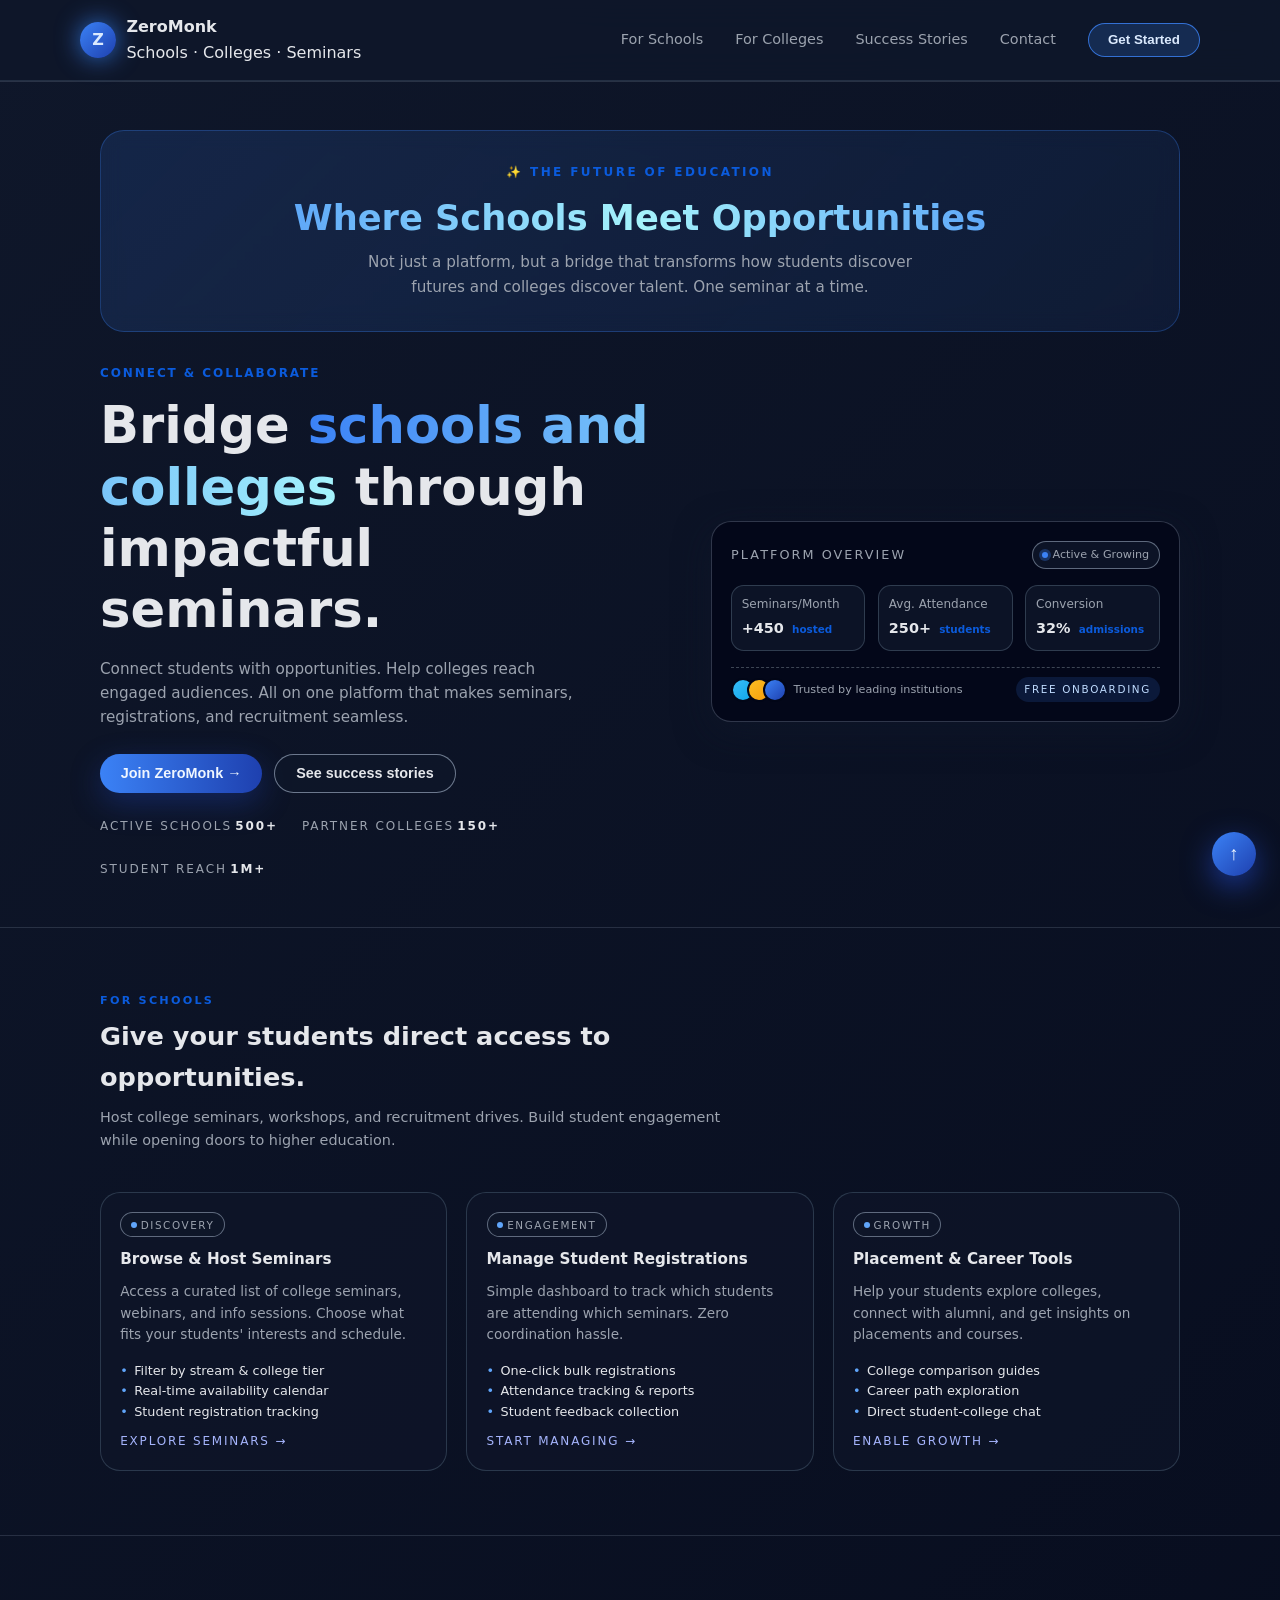
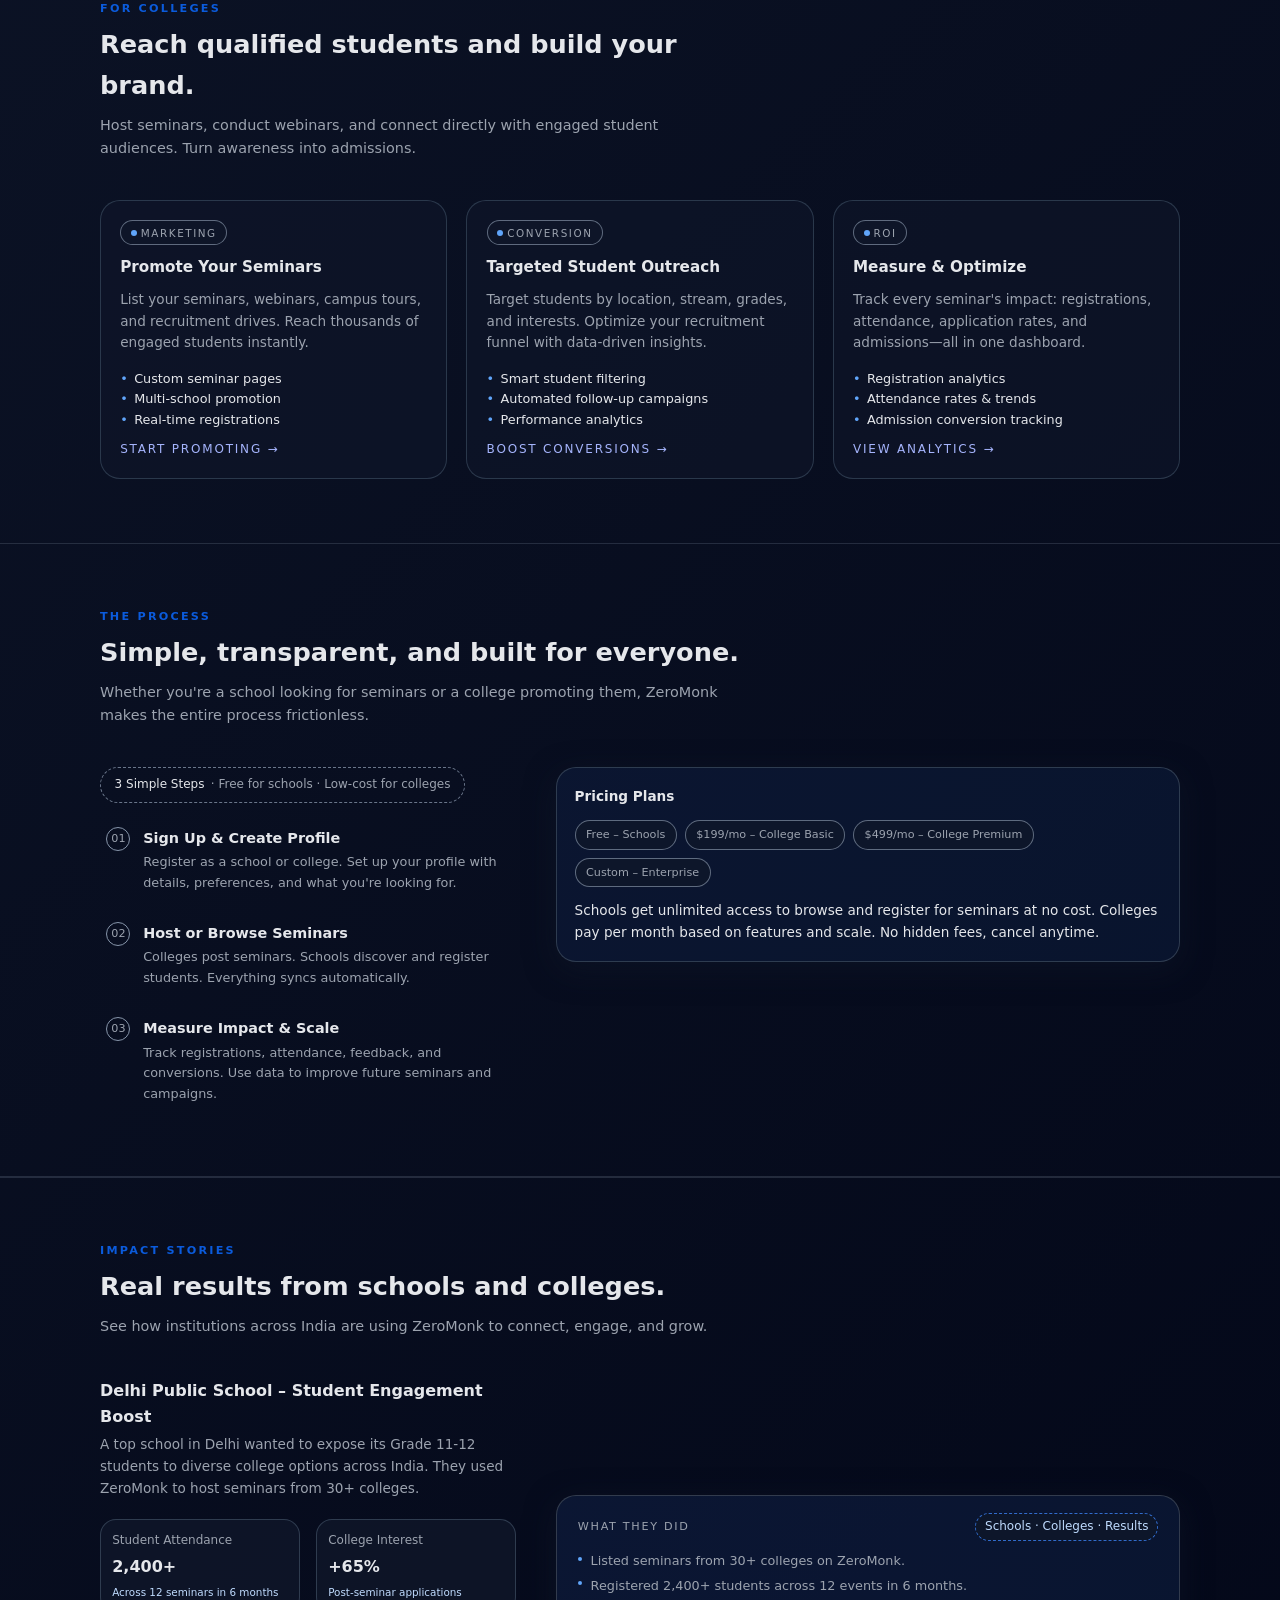
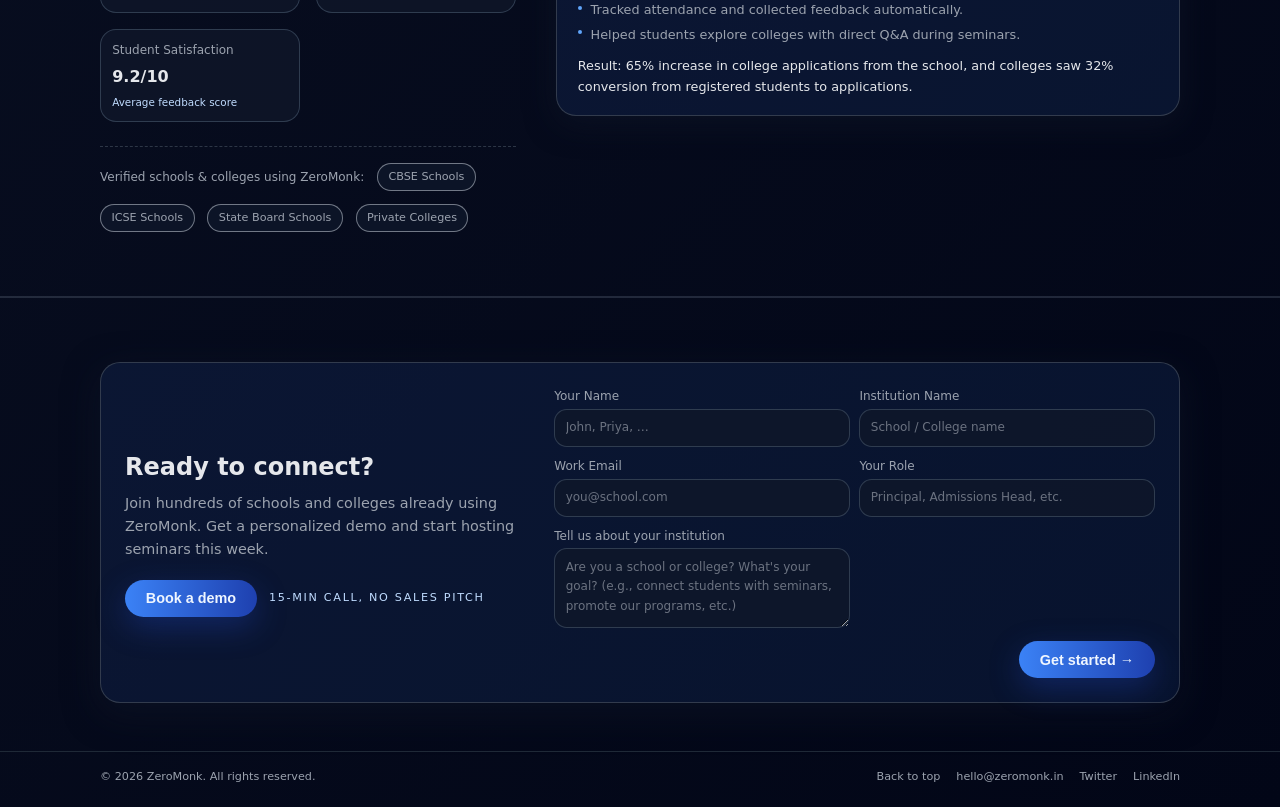
==== index.html @ 4119489c "Rename index (1).html to index.html" ====
<!DOCTYPE html>
<html lang="en">
<head>
  <meta charset="UTF-8" />
  <meta name="viewport" content="width=device-width, initial-scale=1.0" />
  <title>ZeroMonk – Connect Schools & Colleges</title>
  <style>
    :root {
      --accent: #0b5bdc;
      --text-main: #e5e7eb;
      --text-muted: #9ca3af;
    }
    *{margin:0;padding:0;box-sizing:border-box}
    body{font-family:system-ui,-apple-system,BlinkMacSystemFont,"Segoe UI",sans-serif;background:linear-gradient(135deg,#0f172a 0%,#020617 100%);color:var(--text-main);line-height:1.6;-webkit-font-smoothing:antialiased}
    a{text-decoration:none;color:inherit}
    img{max-width:100%;display:block}
    .page{min-height:100vh;display:flex;flex-direction:column}
    .container{width:100%;max-width:1120px;margin:0 auto;padding:0 1.25rem}
    section{padding:4rem 0}
    header{position:sticky;top:0;z-index:40;backdrop-filter:blur(16px);background:rgba(15,23,42,0.92);border-bottom:1px solid rgba(51,65,85,0.6)}
    .nav{display:flex;align-items:center;justify-content:space-between;padding:0.9rem 0}
    .nav-left{display:flex;align-items:center;gap:0.65rem}
    .logo{width:36px;height:36px;border-radius:50%;background:linear-gradient(135deg,#3b82f6,#1e40af);display:flex;align-items:center;justify-content:center;box-shadow:0 0 24px rgba(59,130,246,0.8);font-weight:700;color:#dbeafe}
    .brand-text span{font-size:0.95rem;font-weight:600;letter-spacing:0.04em}
    .brand-text span:last-child{font-size:0.65rem;text-transform:uppercase;letter-spacing:0.16em;color:var(--text-muted)}
    .nav-links{display:flex;align-items:center;gap:2rem;font-size:0.9rem}
    .nav-links a{color:var(--text-muted);position:relative;transition:color 0.2s}
    .nav-links a::after{content:"";position:absolute;bottom:-4px;left:0;width:0;height:2px;background:var(--accent);transition:width 0.2s}
    .nav-links a:hover{color:#f9fafb}
    .nav-links a:hover::after{width:100%}
    .nav-cta{padding:0.55rem 1.2rem;border-radius:999px;border:1px solid rgba(59,130,246,0.8);background:rgba(59,130,246,0.2);color:#dbeafe;cursor:pointer;transition:all 0.2s;font-weight:600}
    .nav-cta:hover{background:rgba(59,130,246,0.4);transform:translateY(-2px)}
    .nav-toggle{display:none;width:38px;height:38px;border-radius:50%;border:1px solid rgba(148,163,184,0.6);background:rgba(15,23,42,0.9);cursor:pointer;flex-direction:column;justify-content:center;align-items:center}
    .nav-toggle span{width:18px;height:2px;background:#f9fafb;margin:3px 0}
    .hero{padding-top:3rem;padding-bottom:3rem}
    .hero-grid{display:grid;grid-template-columns:1.2fr 1fr;gap:3rem;align-items:center}
    .hero-eyebrow{font-size:0.75rem;text-transform:uppercase;letter-spacing:0.16em;color:var(--accent);margin-bottom:0.75rem;font-weight:600}
    .hero-title{font-size:clamp(2.2rem,5vw,3.2rem);font-weight:700;margin-bottom:1rem;line-height:1.2}
    .hero-title span{background:linear-gradient(to right,#3b82f6,#a5f3fc);-webkit-background-clip:text;background-clip:text;color:transparent}
    .hero-subtitle{font-size:0.95rem;color:var(--text-muted);max-width:30rem;margin-bottom:1.5rem}
    .hero-actions{display:flex;gap:0.75rem;flex-wrap:wrap;margin-bottom:1.5rem}
    .btn-primary,.btn-ghost{border-radius:999px;border:none;font-size:0.9rem;padding:0.65rem 1.3rem;cursor:pointer;transition:all 0.2s;font-weight:600}
    .btn-primary{background:linear-gradient(to right,#3b82f6,#1e40af);color:#eff6ff;box-shadow:0 10px 30px rgba(30,64,175,0.4)}
    .btn-primary:hover{transform:translateY(-2px);box-shadow:0 15px 40px rgba(30,64,175,0.6)}
    .btn-ghost{background:rgba(15,23,42,0.7);border:1px solid rgba(148,163,184,0.7);color:var(--text-main)}
    .btn-ghost:hover{background:rgba(15,23,42,0.95);transform:translateY(-2px)}
    .hero-meta{display:flex;gap:1.5rem;flex-wrap:wrap;font-size:0.75rem;text-transform:uppercase;letter-spacing:0.16em;color:var(--text-muted)}
    .hero-meta strong{color:#e5e7eb;margin-left:0.2rem}
    .hero-card{border-radius:1.25rem;background:rgba(2,6,23,0.8);border:1px solid rgba(148,163,184,0.3);padding:1.2rem;box-shadow:0 10px 35px rgba(15,23,42,0.6)}
    .card-header{display:flex;justify-content:space-between;align-items:center;margin-bottom:1rem}
    .card-title{font-size:0.8rem;text-transform:uppercase;letter-spacing:0.16em;color:var(--text-muted)}
    .chip{font-size:0.7rem;padding:0.25rem 0.6rem;border-radius:999px;background:rgba(15,23,42,0.8);border:1px solid rgba(148,163,184,0.6);display:inline-flex;gap:0.25rem;align-items:center;color:var(--text-muted)}
    .dot{width:6px;height:6px;border-radius:50%;background:#3b82f6;box-shadow:0 0 0 3px rgba(59,130,246,0.3)}
    .metrics{display:grid;grid-template-columns:repeat(3,1fr);gap:0.8rem;margin-bottom:1rem;font-size:0.75rem}
    .metric{padding:0.6rem;border-radius:0.8rem;background:rgba(15,23,42,0.8);border:1px solid rgba(51,65,85,0.9)}
    .metric-label{color:var(--text-muted);margin-bottom:0.15rem}
    .metric-value{font-weight:600;font-size:0.9rem}
    .metric-value span{font-size:0.65rem;color:var(--accent);margin-left:0.2rem}
    .card-footer{margin-top:0.6rem;padding-top:0.6rem;border-top:1px dashed rgba(75,85,99,0.8);display:flex;justify-content:space-between;align-items:center;gap:0.6rem;font-size:0.7rem;color:var(--text-muted)}
    .avatar-group{display:flex;align-items:center}
    .avatar{width:24px;height:24px;border-radius:50%;border:2px solid #020617;background:linear-gradient(135deg,#3b82f6,#1e40af);margin-left:-8px}
    .avatar:first-child{margin-left:0;background:linear-gradient(135deg,#38bdf8,#0ea5e9)}
    .avatar:nth-child(2){background:linear-gradient(135deg,#fbbf24,#f59e0b)}
    .badge{padding:0.25rem 0.55rem;border-radius:999px;background:rgba(59,130,246,0.15);color:#bfdbfe;font-size:0.65rem;text-transform:uppercase;letter-spacing:0.16em}
    section{border-top:1px solid rgba(148,163,184,0.2)}
    .section-header{max-width:40rem;margin-bottom:2.5rem}
    .section-eyebrow{font-size:0.7rem;text-transform:uppercase;letter-spacing:0.2em;color:var(--accent);margin-bottom:0.4rem;font-weight:600}
    .section-title{font-size:1.6rem;margin-bottom:0.5rem;font-weight:700}
    .section-subtitle{font-size:0.9rem;color:var(--text-muted)}
    .feature-grid{display:grid;grid-template-columns:repeat(auto-fit,minmax(300px,1fr));gap:1.2rem}
    .feature-card{border-radius:1.25rem;background:rgba(15,23,42,0.6);border:1px solid rgba(51,65,85,0.8);padding:1.2rem;display:flex;flex-direction:column;gap:0.6rem;transition:all 0.3s;cursor:pointer}
    .feature-card:hover{transform:translateY(-4px);border-color:rgba(59,130,246,0.5);background:rgba(15,23,42,0.8)}
    .feature-tag{display:inline-flex;align-items:center;gap:0.25rem;padding:0.2rem 0.6rem;border-radius:999px;background:rgba(15,23,42,0.8);border:1px solid rgba(148,163,184,0.6);font-size:0.65rem;color:var(--text-muted);text-transform:uppercase;letter-spacing:0.15em;width:fit-content}
    .tag-dot{width:6px;height:6px;border-radius:50%;background:#60a5fa}
    .feature-title{font-weight:600;font-size:0.95rem}
    .feature-body{color:var(--text-muted);font-size:0.85rem}
    .feature-list{list-style:none;margin-top:0.3rem;font-size:0.8rem}
    .feature-list li::before{content:"•";color:#60a5fa;margin-right:0.4rem}
    .feature-link{margin-top:auto;font-size:0.75rem;text-transform:uppercase;letter-spacing:0.15em;color:#a5b4fc;cursor:pointer}
    .process{border-bottom:1px solid rgba(148,163,184,0.2)}
    .process-grid{display:grid;grid-template-columns:1.2fr 1.8fr;gap:2.5rem;align-items:start}
    .pill{padding:0.45rem 0.85rem;border-radius:999px;border:1px dashed rgba(148,163,184,0.7);font-size:0.75rem;display:inline-flex;align-items:center;gap:0.4rem;color:var(--text-muted);margin-bottom:1rem;width:fit-content}
    .pill strong{color:#e5e7eb;font-weight:500}
    .steps{display:grid;gap:0.8rem}
    .step{display:grid;grid-template-columns:auto 1fr;gap:0.8rem;align-items:start;padding:0.5rem 0.4rem;border-radius:0.8rem;transition:all 0.2s}
    .step:hover{background:rgba(15,23,42,0.8);transform:translateY(-1px)}
    .step-idx{width:24px;height:24px;border-radius:50%;border:1px solid rgba(148,163,184,0.9);display:flex;align-items:center;justify-content:center;font-size:0.7rem;color:var(--text-muted);flex-shrink:0}
    .step h4{font-size:0.9rem;margin-bottom:0.15rem}
    .step p{font-size:0.8rem;color:var(--text-muted)}
    .highlight{border-radius:1.25rem;border:1px solid rgba(51,65,85,0.9);background:rgba(59,130,246,0.08);padding:1.1rem;box-shadow:0 8px 30px rgba(15,23,42,0.5);font-size:0.85rem}
    .highlight strong{color:#e5e7eb}
    .pill-row{display:flex;flex-wrap:wrap;gap:0.5rem;margin-top:0.8rem}
    .tag{font-size:0.7rem;padding:0.3rem 0.65rem;border-radius:999px;border:1px solid rgba(148,163,184,0.6);background:rgba(15,23,42,0.85);color:var(--text-muted)}
    .success{border-bottom:1px solid rgba(148,163,184,0.2)}
    .success-grid{display:grid;grid-template-columns:1.2fr 1.8fr;gap:2.5rem;align-items:center}
    .stat-grid{display:grid;grid-template-columns:repeat(auto-fit,minmax(150px,1fr));gap:1rem;margin-top:1.2rem}
    .stat-card{border-radius:1rem;border:1px solid rgba(51,65,85,0.9);background:rgba(15,23,42,0.8);padding:0.7rem;font-size:0.75rem}
    .stat-label{color:var(--text-muted);margin-bottom:0.25rem}
    .stat-value{font-size:1rem;font-weight:600}
    .stat-badge{font-size:0.65rem;color:#bfdbfe;margin-top:0.25rem}
    .strip{margin-top:1.5rem;padding-top:1rem;border-top:1px dashed rgba(55,65,81,0.8);font-size:0.75rem;color:var(--text-muted);display:flex;flex-wrap:wrap;gap:0.8rem;align-items:center}
    .strip-pill{font-size:0.7rem;padding:0.25rem 0.65rem;border-radius:999px;border:1px solid rgba(156,163,175,0.7);background:rgba(15,23,42,0.85)}
    .panel{border-radius:1.25rem;border:1px solid rgba(55,65,81,0.9);background:rgba(59,130,246,0.1);padding:1.1rem 1.3rem;box-shadow:0 8px 30px rgba(15,23,42,0.5);font-size:0.85rem}
    .panel-header{display:flex;justify-content:space-between;align-items:center;margin-bottom:0.65rem;gap:0.6rem}
    .panel-badge{font-size:0.7rem;text-transform:uppercase;letter-spacing:0.15em;color:var(--text-muted)}
    .panel-label{font-size:0.75rem;color:#bfdbfe;padding:0.2rem 0.55rem;border-radius:999px;border:1px dashed rgba(59,130,246,0.8);background:rgba(15,23,42,0.85)}
    .panel ul{list-style:none;margin-top:0.4rem;display:grid;gap:0.25rem}
    .panel li{position:relative;padding-left:0.8rem;color:var(--text-muted);font-size:0.8rem}
    .panel li::before{content:"";width:4px;height:4px;border-radius:50%;background:#60a5fa;position:absolute;left:0;top:0.35rem}
    .cta{padding-bottom:3rem}
    .cta-card{border-radius:1.25rem;border:1px solid rgba(55,65,81,0.9);background:rgba(59,130,246,0.1);padding:1.5rem;display:grid;grid-template-columns:1.2fr 1.8fr;gap:1.8rem;align-items:center;box-shadow:0 10px 35px rgba(15,23,42,0.5)}
    .cta-title{font-size:1.5rem;margin-bottom:0.3rem;font-weight:700}
    .cta-subtitle{font-size:0.9rem;color:var(--text-muted)}
    .cta-row{display:flex;gap:0.75rem;margin-top:1.2rem;flex-wrap:wrap;align-items:center}
    .cta-hint{font-size:0.7rem;color:#bfdbfe;text-transform:uppercase;letter-spacing:0.15em}
    .form{display:grid;grid-template-columns:1fr 1fr;gap:0.6rem;align-items:start}
    .field{display:flex;flex-direction:column;gap:0.15rem;font-size:0.75rem}
    label{color:var(--text-muted)}
    input,textarea{background:rgba(15,23,42,0.85);border:1px solid rgba(51,65,85,0.9);border-radius:0.8rem;padding:0.55rem 0.65rem;font:inherit;color:var(--text-main);outline:none;transition:all 0.2s;min-height:36px}
    textarea{min-height:80px;resize:vertical;grid-column:1/-1}
    input::placeholder,textarea::placeholder{color:#6b7280;font-size:0.75rem}
    input:focus,textarea:focus{border-color:rgba(59,130,246,0.8);box-shadow:0 0 0 1px rgba(59,130,246,0.5);background:rgba(15,23,42,0.95)}
    .form-footer{grid-column:1/-1;display:flex;justify-content:flex-end;margin-top:0.2rem}
    footer{border-top:1px solid rgba(31,41,55,1);padding:1rem 0 1.3rem;font-size:0.7rem;color:var(--text-muted)}
    .footer-inner{display:flex;justify-content:space-between;flex-wrap:wrap;gap:0.5rem;align-items:center}
    .footer-links{display:flex;flex-wrap:wrap;gap:1rem}
    .footer-links a{color:var(--text-muted);transition:color 0.2s}
    .footer-links a:hover{color:#e5e7eb}
    .floating-btn{position:fixed;right:1.5rem;bottom:1.5rem;z-index:30;width:44px;height:44px;border-radius:50%;background:linear-gradient(135deg,#3b82f6,#1e40af);box-shadow:0 10px 30px rgba(30,64,175,0.8);border:none;cursor:pointer;outline:none;font-size:1.2rem;color:#eff6ff;transition:all 0.2s;display:flex;align-items:center;justify-content:center}
    .floating-btn:hover{transform:translateY(-3px);box-shadow:0 15px 40px rgba(30,64,175,1)}
    @media(max-width:900px){
      .hero-grid,.process-grid,.success-grid,.cta-card{grid-template-columns:1fr}
      .hero{padding-top:2rem;padding-bottom:2rem}
      .hero-card{order:-1}
      .feature-grid{grid-template-columns:1fr}
      .form{grid-template-columns:1fr}
      .cta{padding-bottom:2rem}
      section{padding:3rem 0}
    }
    @media(max-width:640px){
      .nav-links{display:none;position:fixed;inset:56px 1rem auto 1rem;flex-direction:column;align-items:flex-start;padding:0.6rem;border:1px solid rgba(51,65,85,0.9);background:rgba(15,23,42,0.98);border-radius:0.8rem;gap:0.6rem;opacity:0;pointer-events:none;transition:opacity 0.2s,transform 0.2s}
      .nav-links.open{opacity:1;pointer-events:auto}
      .nav-cta{width:100%;text-align:center}
      .nav-toggle{display:flex}
      .stat-grid{grid-template-columns:1fr}
      .metrics{grid-template-columns:repeat(2,1fr)}
      .hero-title{font-size:1.8rem}
      .cta-card{padding:1.2rem;gap:1.2rem}
      .hero-grid{gap:1.5rem}
      .process-grid,.success-grid{gap:1.5rem}
      .feature-grid{grid-template-columns:1fr}
      section{padding:2rem 0}
    }
  </style>
</head>
<body>
<div class="page" id="top">
  <header>
    <div class="container nav">
      <div class="nav-left">
        <div class="logo">Z</div>
        <div style="display:flex;flex-direction:column">
          <span class="brand-text" style="font-size:1rem;font-weight:600">ZeroMonk</span>
          <span class="brand-text">Schools · Colleges · Seminars</span>
        </div>
      </div>
      <nav class="nav-links" id="navMenu">
        <a href="#for-schools">For Schools</a>
        <a href="#for-colleges">For Colleges</a>
        <a href="#success">Success Stories</a>
        <a href="#contact">Contact</a>
        <button class="nav-cta" onclick="scrollToSection('contact')">Get Started</button>
      </nav>
      <button class="nav-toggle" id="navToggle" aria-label="Toggle navigation">
        <span></span><span></span><span></span>
      </button>
    </div>
  </header>

  <main>
    <section class="hero">
      <div class="container" style="margin-bottom:2rem">
        <div style="text-align:center;padding:2rem 1rem;border-radius:1.5rem;background:linear-gradient(135deg,rgba(59,130,246,0.15),rgba(59,130,246,0.08));border:1px solid rgba(59,130,246,0.3);backdrop-filter:blur(10px)">
          <div style="font-size:0.75rem;text-transform:uppercase;letter-spacing:0.2em;color:var(--accent);margin-bottom:0.8rem;font-weight:600">✨ The Future of Education</div>
          <h2 style="font-size:clamp(1.5rem,4vw,2.2rem);font-weight:700;background:linear-gradient(to right,#3b82f6,#a5f3fc,#3b82f6);-webkit-background-clip:text;background-clip:text;color:transparent;margin-bottom:0.6rem;line-height:1.3">Where Schools Meet Opportunities</h2>
          <p style="font-size:0.95rem;color:var(--text-muted);max-width:600px;margin:0 auto">Not just a platform, but a bridge that transforms how students discover futures and colleges discover talent. One seminar at a time.</p>
        </div>
      </div>
      <div class="container hero-grid">
        <div>
          <div class="hero-eyebrow">Connect & Collaborate</div>
          <h1 class="hero-title">Bridge <span>schools and colleges</span> through impactful seminars.</h1>
          <p class="hero-subtitle">Connect students with opportunities. Help colleges reach engaged audiences. All on one platform that makes seminars, registrations, and recruitment seamless.</p>
          <div class="hero-actions">
            <button class="btn-primary" onclick="scrollToSection('contact')">Join ZeroMonk →</button>
            <button class="btn-ghost" onclick="scrollToSection('success')">See success stories</button>
          </div>
          <div class="hero-meta">
            <span>Active schools<strong>500+</strong></span>
            <span>Partner colleges<strong>150+</strong></span>
            <span>Student reach<strong>1M+</strong></span>
          </div>
        </div>
        <aside class="hero-card">
          <div class="card-header">
            <div><div class="card-title">Platform Overview</div></div>
            <div class="chip"><span class="dot"></span>Active & Growing</div>
          </div>
          <div class="metrics">
            <div class="metric">
              <div class="metric-label">Seminars/Month</div>
              <div class="metric-value">+450 <span>hosted</span></div>
            </div>
            <div class="metric">
              <div class="metric-label">Avg. Attendance</div>
              <div class="metric-value">250+ <span>students</span></div>
            </div>
            <div class="metric">
              <div class="metric-label">Conversion</div>
              <div class="metric-value">32% <span>admissions</span></div>
            </div>
          </div>
          <div class="card-footer">
            <div class="avatar-group">
              <div class="avatar"></div>
              <div class="avatar"></div>
              <div class="avatar"></div>
              <span style="margin-left:0.4rem;">Trusted by leading institutions</span>
            </div>
            <div class="badge">Free onboarding</div>
          </div>
        </aside>
      </div>
    </section>

    <section id="for-schools">
      <div class="container">
        <div class="section-header">
          <div class="section-eyebrow">For Schools</div>
          <h2 class="section-title">Give your students direct access to opportunities.</h2>
          <p class="section-subtitle">Host college seminars, workshops, and recruitment drives. Build student engagement while opening doors to higher education.</p>
        </div>
        <div class="feature-grid">
          <article class="feature-card" onclick="alert('Browse & Host feature: Access 500+ college seminars, webinars, and info sessions. Choose what fits your students interests and schedule.')">
            <div class="feature-tag"><span class="tag-dot"></span>Discovery</div>
            <h3 class="feature-title">Browse & Host Seminars</h3>
            <p class="feature-body">Access a curated list of college seminars, webinars, and info sessions. Choose what fits your students' interests and schedule.</p>
            <ul class="feature-list">
              <li>Filter by stream & college tier</li>
              <li>Real-time availability calendar</li>
              <li>Student registration tracking</li>
            </ul>
            <span class="feature-link">Explore seminars →</span>
          </article>
          <article class="feature-card" onclick="alert('Manage Registrations: Simple dashboard to track which students are attending which seminars. Zero coordination hassle.')">
            <div class="feature-tag"><span class="tag-dot"></span>Engagement</div>
            <h3 class="feature-title">Manage Student Registrations</h3>
            <p class="feature-body">Simple dashboard to track which students are attending which seminars. Zero coordination hassle.</p>
            <ul class="feature-list">
              <li>One-click bulk registrations</li>
              <li>Attendance tracking & reports</li>
              <li>Student feedback collection</li>
            </ul>
            <span class="feature-link">Start managing →</span>
          </article>
          <article class="feature-card" onclick="alert('Placement & Career Tools: Help your students explore colleges, connect with alumni, and get insights on placements and courses.')">
            <div class="feature-tag"><span class="tag-dot"></span>Growth</div>
            <h3 class="feature-title">Placement & Career Tools</h3>
            <p class="feature-body">Help your students explore colleges, connect with alumni, and get insights on placements and courses.</p>
            <ul class="feature-list">
              <li>College comparison guides</li>
              <li>Career path exploration</li>
              <li>Direct student-college chat</li>
            </ul>
            <span class="feature-link">Enable growth →</span>
          </article>
        </div>
      </div>
    </section>

    <section id="for-colleges">
      <div class="container">
        <div class="section-header">
          <div class="section-eyebrow">For Colleges</div>
          <h2 class="section-title">Reach qualified students and build your brand.</h2>
          <p class="section-subtitle">Host seminars, conduct webinars, and connect directly with engaged student audiences. Turn awareness into admissions.</p>
        </div>
        <div class="feature-grid">
          <article class="feature-card" onclick="alert('Promote Your Seminars: List your seminars, webinars, campus tours, and recruitment drives. Reach thousands of engaged students instantly.')">
            <div class="feature-tag"><span class="tag-dot"></span>Marketing</div>
            <h3 class="feature-title">Promote Your Seminars</h3>
            <p class="feature-body">List your seminars, webinars, campus tours, and recruitment drives. Reach thousands of engaged students instantly.</p>
            <ul class="feature-list">
              <li>Custom seminar pages</li>
              <li>Multi-school promotion</li>
              <li>Real-time registrations</li>
            </ul>
            <span class="feature-link">Start promoting →</span>
          </article>
          <article class="feature-card" onclick="alert('Targeted Student Outreach: Target students by location, stream, grades, and interests. Optimize your recruitment funnel with data-driven insights.')">
            <div class="feature-tag"><span class="tag-dot"></span>Conversion</div>
            <h3 class="feature-title">Targeted Student Outreach</h3>
            <p class="feature-body">Target students by location, stream, grades, and interests. Optimize your recruitment funnel with data-driven insights.</p>
            <ul class="feature-list">
              <li>Smart student filtering</li>
              <li>Automated follow-up campaigns</li>
              <li>Performance analytics</li>
            </ul>
            <span class="feature-link">Boost conversions →</span>
          </article>
          <article class="feature-card" onclick="alert('Measure & Optimize: Track every seminars impact: registrations, attendance, application rates, and admissions—all in one dashboard.')">
            <div class="feature-tag"><span class="tag-dot"></span>ROI</div>
            <h3 class="feature-title">Measure & Optimize</h3>
            <p class="feature-body">Track every seminar's impact: registrations, attendance, application rates, and admissions—all in one dashboard.</p>
            <ul class="feature-list">
              <li>Registration analytics</li>
              <li>Attendance rates & trends</li>
              <li>Admission conversion tracking</li>
            </ul>
            <span class="feature-link">View analytics →</span>
          </article>
        </div>
      </div>
    </section>

    <section class="process">
      <div class="container">
        <div class="section-header">
          <div class="section-eyebrow">The Process</div>
          <h2 class="section-title">Simple, transparent, and built for everyone.</h2>
          <p class="section-subtitle">Whether you're a school looking for seminars or a college promoting them, ZeroMonk makes the entire process frictionless.</p>
        </div>
        <div class="process-grid">
          <div>
            <div class="pill"><strong>3 Simple Steps</strong> · Free for schools · Low-cost for colleges</div>
            <div class="steps">
              <div class="step" onclick="alert('Sign Up & Create Profile: Register as a school or college. Set up your profile with details, preferences, and what youre looking for.')">
                <div class="step-idx">01</div>
                <div>
                  <h4>Sign Up & Create Profile</h4>
                  <p>Register as a school or college. Set up your profile with details, preferences, and what you're looking for.</p>
                </div>
              </div>
              <div class="step" onclick="alert('Host or Browse Seminars: Colleges post seminars. Schools discover and register students. Everything syncs automatically.')">
                <div class="step-idx">02</div>
                <div>
                  <h4>Host or Browse Seminars</h4>
                  <p>Colleges post seminars. Schools discover and register students. Everything syncs automatically.</p>
                </div>
              </div>
              <div class="step" onclick="alert('Measure Impact & Scale: Track registrations, attendance, feedback, and conversions. Use data to improve future seminars.')">
                <div class="step-idx">03</div>
                <div>
                  <h4>Measure Impact & Scale</h4>
                  <p>Track registrations, attendance, feedback, and conversions. Use data to improve future seminars and campaigns.</p>
                </div>
              </div>
            </div>
          </div>
          <aside class="highlight">
            <strong>Pricing Plans</strong>
            <div class="pill-row">
              <span class="tag">Free – Schools</span>
              <span class="tag">$199/mo – College Basic</span>
              <span class="tag">$499/mo – College Premium</span>
              <span class="tag">Custom – Enterprise</span>
            </div>
            <p style="margin-top:0.8rem;">Schools get unlimited access to browse and register for seminars at no cost. Colleges pay per month based on features and scale. No hidden fees, cancel anytime.</p>
          </aside>
        </div>
      </div>
    </section>

    <section id="success" class="success">
      <div class="container">
        <div class="section-header">
          <div class="section-eyebrow">Impact Stories</div>
          <h2 class="section-title">Real results from schools and colleges.</h2>
          <p class="section-subtitle">See how institutions across India are using ZeroMonk to connect, engage, and grow.</p>
        </div>
        <div class="success-grid">
          <div>
            <h3 style="font-size:1rem;margin-bottom:0.3rem">Delhi Public School – Student Engagement Boost</h3>
            <p style="font-size:0.85rem;color:var(--text-muted);margin-bottom:1rem">A top school in Delhi wanted to expose its Grade 11-12 students to diverse college options across India. They used ZeroMonk to host seminars from 30+ colleges.</p>
            <div class="stat-grid">
              <div class="stat-card" onclick="alert('2,400+ students attended seminars across 12 events in 6 months')">
                <div class="stat-label">Student Attendance</div>
                <div class="stat-value">2,400+</div>
                <div class="stat-badge">Across 12 seminars in 6 months</div>
              </div>
              <div class="stat-card" onclick="alert('65% increase in college applications from the school post-seminar')">
                <div class="stat-label">College Interest</div>
                <div class="stat-value">+65%</div>
                <div class="stat-badge">Post-seminar applications</div>
              </div>
              <div class="stat-card" onclick="alert('Average feedback score from students: 9.2/10')">
                <div class="stat-label">Student Satisfaction</div>
                <div class="stat-value">9.2/10</div>
                <div class="stat-badge">Average feedback score</div>
              </div>
            </div>
            <div class="strip">
              <span>Verified schools & colleges using ZeroMonk:</span>
              <span class="strip-pill">CBSE Schools</span>
              <span class="strip-pill">ICSE Schools</span>
              <span class="strip-pill">State Board Schools</span>
              <span class="strip-pill">Private Colleges</span>
            </div>
          </div>
          <aside class="panel">
            <div class="panel-header">
              <div><div class="panel-badge">What they did</div></div>
              <div class="panel-label">Schools · Colleges · Results</div>
            </div>
            <ul>
              <li>Listed seminars from 30+ colleges on ZeroMonk.</li>
              <li>Registered 2,400+ students across 12 events in 6 months.</li>
              <li>Tracked attendance and collected feedback automatically.</li>
              <li>Helped students explore colleges with direct Q&A during seminars.</li>
            </ul>
            <p style="margin-top:0.7rem;font-size:0.8rem;">Result: 65% increase in college applications from the school, and colleges saw 32% conversion from registered students to applications.</p>
          </aside>
        </div>
      </div>
    </section>

    <section id="contact" class="cta">
      <div class="container">
        <div class="cta-card">
          <div>
            <h2 class="cta-title">Ready to connect?</h2>
            <p class="cta-subtitle">Join hundreds of schools and colleges already using ZeroMonk. Get a personalized demo and start hosting seminars this week.</p>
            <div class="cta-row">
              <button class="btn-primary" onclick="scrollToSection('contact-form')">Book a demo</button>
              <span class="cta-hint">15-min call, no sales pitch</span>
            </div>
          </div>
          <form class="form" id="contact-form" onsubmit="handleFormSubmit(event)">
            <div class="field">
              <label for="name">Your Name</label>
              <input id="name" name="name" type="text" placeholder="John, Priya, …" required />
            </div>
            <div class="field">
              <label for="institution">Institution Name</label>
              <input id="institution" name="institution" type="text" placeholder="School / College name" required />
            </div>
            <div class="field">
              <label for="email">Work Email</label>
              <input id="email" name="email" type="email" placeholder="you@school.com" required />
            </div>
            <div class="field">
              <label for="role">Your Role</label>
              <input id="role" name="role" type="text" placeholder="Principal, Admissions Head, etc." />
            </div>
            <div class="field">
              <label for="message">Tell us about your institution</label>
              <textarea id="message" name="message" placeholder="Are you a school or college? What's your goal? (e.g., connect students with seminars, promote our programs, etc.)"></textarea>
            </div>
            <div class="form-footer">
              <button class="btn-primary" type="submit">Get started →</button>
            </div>
          </form>
        </div>
      </div>
    </section>
  </main>

  <footer>
    <div class="container footer-inner">
      <span>© <span id="year"></span> ZeroMonk. All rights reserved.</span>
      <div class="footer-links">
        <a href="#top" onclick="scrollToSection('top')">Back to top</a>
        <a href="mailto:hello@zeromonk.in" onclick="alert('Email: hello@zeromonk.in')">hello@zeromonk.in</a>
        <a href="#" onclick="alert('Follow us on Twitter')">Twitter</a>
        <a href="#" onclick="alert('Connect on LinkedIn')">LinkedIn</a>
      </div>
    </div>
  </footer>

  <button class="floating-btn" onclick="scrollToSection('top')" aria-label="Scroll to top">↑</button>
</div>

<script>
  const navToggle = document.getElementById("navToggle");
  const navMenu = document.getElementById("navMenu");
  navToggle.addEventListener("click", () => navMenu.classList.toggle("open"));
  function scrollToSection(id) {
    const el = document.getElementById(id);
    if (el) {
      el.scrollIntoView({ behavior: "smooth", block: "start" });
      navMenu.classList.remove("open");
    }
  }
  document.getElementById("year").textContent = new Date().getFullYear();
  function handleFormSubmit(e) {
    e.preventDefault();
    alert("Thanks for your interest! We'll get in touch within 24 hours with more details and a demo link.");
    e.target.reset();
  }
</script>
</body>
</html>
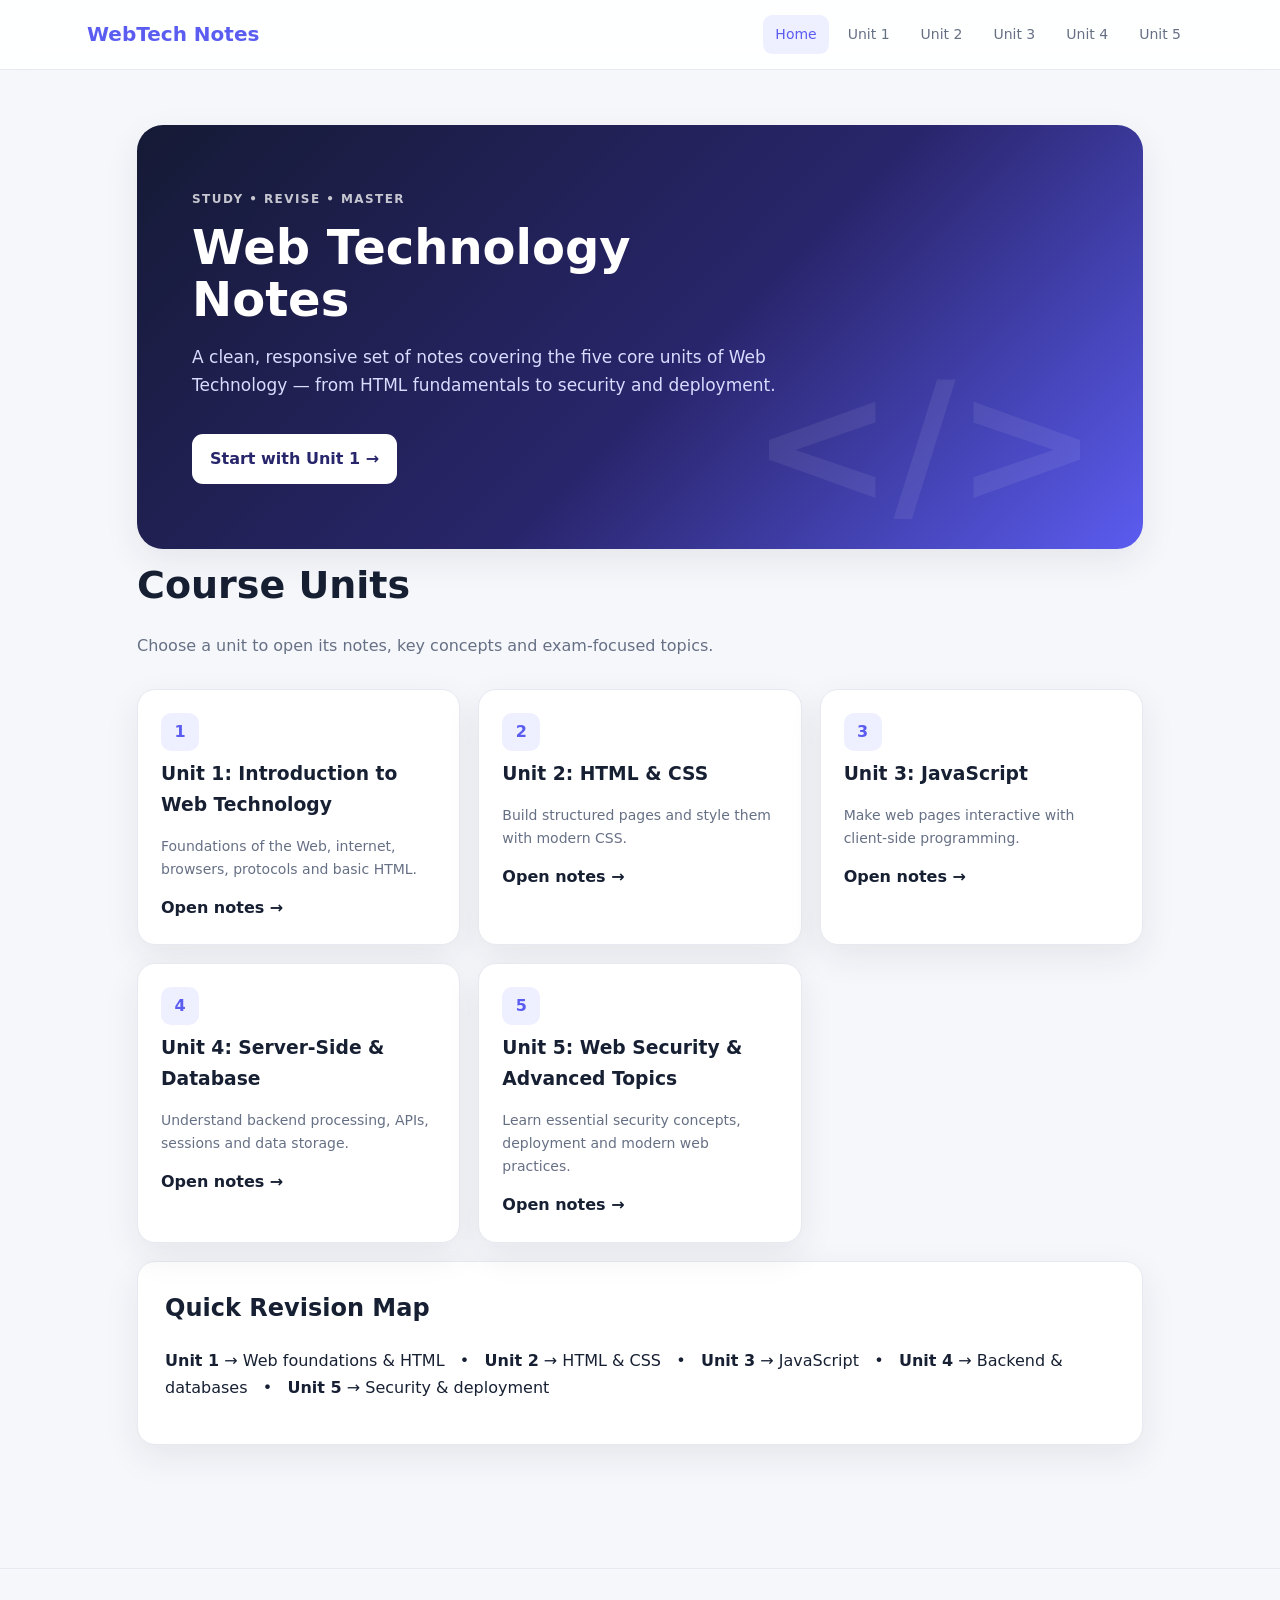
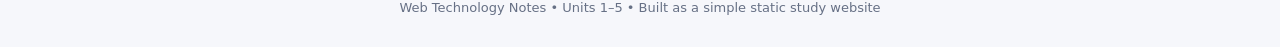
==== commit e9ed70ad: "Add files via upload" ====
--- a/index.html
+++ b/index.html
@@ -1,502 +1,3 @@
-<!DOCTYPE html>
-<html lang="en">
-<head>
-  <meta charset="UTF-8" />
-  <meta name="viewport" content="width=device-width, initial-scale=1.0" />
-  <title>ZeroMonk – Connect Schools & Colleges</title>
-  <style>
-    :root {
-      --accent: #0b5bdc;
-      --text-main: #e5e7eb;
-      --text-muted: #9ca3af;
-    }
-    *{margin:0;padding:0;box-sizing:border-box}
-    body{font-family:system-ui,-apple-system,BlinkMacSystemFont,"Segoe UI",sans-serif;background:linear-gradient(135deg,#0f172a 0%,#020617 100%);color:var(--text-main);line-height:1.6;-webkit-font-smoothing:antialiased}
-    a{text-decoration:none;color:inherit}
-    img{max-width:100%;display:block}
-    .page{min-height:100vh;display:flex;flex-direction:column}
-    .container{width:100%;max-width:1120px;margin:0 auto;padding:0 1.25rem}
-    section{padding:4rem 0}
-    header{position:sticky;top:0;z-index:40;backdrop-filter:blur(16px);background:rgba(15,23,42,0.92);border-bottom:1px solid rgba(51,65,85,0.6)}
-    .nav{display:flex;align-items:center;justify-content:space-between;padding:0.9rem 0}
-    .nav-left{display:flex;align-items:center;gap:0.65rem}
-    .logo{width:36px;height:36px;border-radius:50%;background:linear-gradient(135deg,#3b82f6,#1e40af);display:flex;align-items:center;justify-content:center;box-shadow:0 0 24px rgba(59,130,246,0.8);font-weight:700;color:#dbeafe}
-    .brand-text span{font-size:0.95rem;font-weight:600;letter-spacing:0.04em}
-    .brand-text span:last-child{font-size:0.65rem;text-transform:uppercase;letter-spacing:0.16em;color:var(--text-muted)}
-    .nav-links{display:flex;align-items:center;gap:2rem;font-size:0.9rem}
-    .nav-links a{color:var(--text-muted);position:relative;transition:color 0.2s}
-    .nav-links a::after{content:"";position:absolute;bottom:-4px;left:0;width:0;height:2px;background:var(--accent);transition:width 0.2s}
-    .nav-links a:hover{color:#f9fafb}
-    .nav-links a:hover::after{width:100%}
-    .nav-cta{padding:0.55rem 1.2rem;border-radius:999px;border:1px solid rgba(59,130,246,0.8);background:rgba(59,130,246,0.2);color:#dbeafe;cursor:pointer;transition:all 0.2s;font-weight:600}
-    .nav-cta:hover{background:rgba(59,130,246,0.4);transform:translateY(-2px)}
-    .nav-toggle{display:none;width:38px;height:38px;border-radius:50%;border:1px solid rgba(148,163,184,0.6);background:rgba(15,23,42,0.9);cursor:pointer;flex-direction:column;justify-content:center;align-items:center}
-    .nav-toggle span{width:18px;height:2px;background:#f9fafb;margin:3px 0}
-    .hero{padding-top:3rem;padding-bottom:3rem}
-    .hero-grid{display:grid;grid-template-columns:1.2fr 1fr;gap:3rem;align-items:center}
-    .hero-eyebrow{font-size:0.75rem;text-transform:uppercase;letter-spacing:0.16em;color:var(--accent);margin-bottom:0.75rem;font-weight:600}
-    .hero-title{font-size:clamp(2.2rem,5vw,3.2rem);font-weight:700;margin-bottom:1rem;line-height:1.2}
-    .hero-title span{background:linear-gradient(to right,#3b82f6,#a5f3fc);-webkit-background-clip:text;background-clip:text;color:transparent}
-    .hero-subtitle{font-size:0.95rem;color:var(--text-muted);max-width:30rem;margin-bottom:1.5rem}
-    .hero-actions{display:flex;gap:0.75rem;flex-wrap:wrap;margin-bottom:1.5rem}
-    .btn-primary,.btn-ghost{border-radius:999px;border:none;font-size:0.9rem;padding:0.65rem 1.3rem;cursor:pointer;transition:all 0.2s;font-weight:600}
-    .btn-primary{background:linear-gradient(to right,#3b82f6,#1e40af);color:#eff6ff;box-shadow:0 10px 30px rgba(30,64,175,0.4)}
-    .btn-primary:hover{transform:translateY(-2px);box-shadow:0 15px 40px rgba(30,64,175,0.6)}
-    .btn-ghost{background:rgba(15,23,42,0.7);border:1px solid rgba(148,163,184,0.7);color:var(--text-main)}
-    .btn-ghost:hover{background:rgba(15,23,42,0.95);transform:translateY(-2px)}
-    .hero-meta{display:flex;gap:1.5rem;flex-wrap:wrap;font-size:0.75rem;text-transform:uppercase;letter-spacing:0.16em;color:var(--text-muted)}
-    .hero-meta strong{color:#e5e7eb;margin-left:0.2rem}
-    .hero-card{border-radius:1.25rem;background:rgba(2,6,23,0.8);border:1px solid rgba(148,163,184,0.3);padding:1.2rem;box-shadow:0 10px 35px rgba(15,23,42,0.6)}
-    .card-header{display:flex;justify-content:space-between;align-items:center;margin-bottom:1rem}
-    .card-title{font-size:0.8rem;text-transform:uppercase;letter-spacing:0.16em;color:var(--text-muted)}
-    .chip{font-size:0.7rem;padding:0.25rem 0.6rem;border-radius:999px;background:rgba(15,23,42,0.8);border:1px solid rgba(148,163,184,0.6);display:inline-flex;gap:0.25rem;align-items:center;color:var(--text-muted)}
-    .dot{width:6px;height:6px;border-radius:50%;background:#3b82f6;box-shadow:0 0 0 3px rgba(59,130,246,0.3)}
-    .metrics{display:grid;grid-template-columns:repeat(3,1fr);gap:0.8rem;margin-bottom:1rem;font-size:0.75rem}
-    .metric{padding:0.6rem;border-radius:0.8rem;background:rgba(15,23,42,0.8);border:1px solid rgba(51,65,85,0.9)}
-    .metric-label{color:var(--text-muted);margin-bottom:0.15rem}
-    .metric-value{font-weight:600;font-size:0.9rem}
-    .metric-value span{font-size:0.65rem;color:var(--accent);margin-left:0.2rem}
-    .card-footer{margin-top:0.6rem;padding-top:0.6rem;border-top:1px dashed rgba(75,85,99,0.8);display:flex;justify-content:space-between;align-items:center;gap:0.6rem;font-size:0.7rem;color:var(--text-muted)}
-    .avatar-group{display:flex;align-items:center}
-    .avatar{width:24px;height:24px;border-radius:50%;border:2px solid #020617;background:linear-gradient(135deg,#3b82f6,#1e40af);margin-left:-8px}
-    .avatar:first-child{margin-left:0;background:linear-gradient(135deg,#38bdf8,#0ea5e9)}
-    .avatar:nth-child(2){background:linear-gradient(135deg,#fbbf24,#f59e0b)}
-    .badge{padding:0.25rem 0.55rem;border-radius:999px;background:rgba(59,130,246,0.15);color:#bfdbfe;font-size:0.65rem;text-transform:uppercase;letter-spacing:0.16em}
-    section{border-top:1px solid rgba(148,163,184,0.2)}
-    .section-header{max-width:40rem;margin-bottom:2.5rem}
-    .section-eyebrow{font-size:0.7rem;text-transform:uppercase;letter-spacing:0.2em;color:var(--accent);margin-bottom:0.4rem;font-weight:600}
-    .section-title{font-size:1.6rem;margin-bottom:0.5rem;font-weight:700}
-    .section-subtitle{font-size:0.9rem;color:var(--text-muted)}
-    .feature-grid{display:grid;grid-template-columns:repeat(auto-fit,minmax(300px,1fr));gap:1.2rem}
-    .feature-card{border-radius:1.25rem;background:rgba(15,23,42,0.6);border:1px solid rgba(51,65,85,0.8);padding:1.2rem;display:flex;flex-direction:column;gap:0.6rem;transition:all 0.3s;cursor:pointer}
-    .feature-card:hover{transform:translateY(-4px);border-color:rgba(59,130,246,0.5);background:rgba(15,23,42,0.8)}
-    .feature-tag{display:inline-flex;align-items:center;gap:0.25rem;padding:0.2rem 0.6rem;border-radius:999px;background:rgba(15,23,42,0.8);border:1px solid rgba(148,163,184,0.6);font-size:0.65rem;color:var(--text-muted);text-transform:uppercase;letter-spacing:0.15em;width:fit-content}
-    .tag-dot{width:6px;height:6px;border-radius:50%;background:#60a5fa}
-    .feature-title{font-weight:600;font-size:0.95rem}
-    .feature-body{color:var(--text-muted);font-size:0.85rem}
-    .feature-list{list-style:none;margin-top:0.3rem;font-size:0.8rem}
-    .feature-list li::before{content:"•";color:#60a5fa;margin-right:0.4rem}
-    .feature-link{margin-top:auto;font-size:0.75rem;text-transform:uppercase;letter-spacing:0.15em;color:#a5b4fc;cursor:pointer}
-    .process{border-bottom:1px solid rgba(148,163,184,0.2)}
-    .process-grid{display:grid;grid-template-columns:1.2fr 1.8fr;gap:2.5rem;align-items:start}
-    .pill{padding:0.45rem 0.85rem;border-radius:999px;border:1px dashed rgba(148,163,184,0.7);font-size:0.75rem;display:inline-flex;align-items:center;gap:0.4rem;color:var(--text-muted);margin-bottom:1rem;width:fit-content}
-    .pill strong{color:#e5e7eb;font-weight:500}
-    .steps{display:grid;gap:0.8rem}
-    .step{display:grid;grid-template-columns:auto 1fr;gap:0.8rem;align-items:start;padding:0.5rem 0.4rem;border-radius:0.8rem;transition:all 0.2s}
-    .step:hover{background:rgba(15,23,42,0.8);transform:translateY(-1px)}
-    .step-idx{width:24px;height:24px;border-radius:50%;border:1px solid rgba(148,163,184,0.9);display:flex;align-items:center;justify-content:center;font-size:0.7rem;color:var(--text-muted);flex-shrink:0}
-    .step h4{font-size:0.9rem;margin-bottom:0.15rem}
-    .step p{font-size:0.8rem;color:var(--text-muted)}
-    .highlight{border-radius:1.25rem;border:1px solid rgba(51,65,85,0.9);background:rgba(59,130,246,0.08);padding:1.1rem;box-shadow:0 8px 30px rgba(15,23,42,0.5);font-size:0.85rem}
-    .highlight strong{color:#e5e7eb}
-    .pill-row{display:flex;flex-wrap:wrap;gap:0.5rem;margin-top:0.8rem}
-    .tag{font-size:0.7rem;padding:0.3rem 0.65rem;border-radius:999px;border:1px solid rgba(148,163,184,0.6);background:rgba(15,23,42,0.85);color:var(--text-muted)}
-    .success{border-bottom:1px solid rgba(148,163,184,0.2)}
-    .success-grid{display:grid;grid-template-columns:1.2fr 1.8fr;gap:2.5rem;align-items:center}
-    .stat-grid{display:grid;grid-template-columns:repeat(auto-fit,minmax(150px,1fr));gap:1rem;margin-top:1.2rem}
-    .stat-card{border-radius:1rem;border:1px solid rgba(51,65,85,0.9);background:rgba(15,23,42,0.8);padding:0.7rem;font-size:0.75rem}
-    .stat-label{color:var(--text-muted);margin-bottom:0.25rem}
-    .stat-value{font-size:1rem;font-weight:600}
-    .stat-badge{font-size:0.65rem;color:#bfdbfe;margin-top:0.25rem}
-    .strip{margin-top:1.5rem;padding-top:1rem;border-top:1px dashed rgba(55,65,81,0.8);font-size:0.75rem;color:var(--text-muted);display:flex;flex-wrap:wrap;gap:0.8rem;align-items:center}
-    .strip-pill{font-size:0.7rem;padding:0.25rem 0.65rem;border-radius:999px;border:1px solid rgba(156,163,175,0.7);background:rgba(15,23,42,0.85)}
-    .panel{border-radius:1.25rem;border:1px solid rgba(55,65,81,0.9);background:rgba(59,130,246,0.1);padding:1.1rem 1.3rem;box-shadow:0 8px 30px rgba(15,23,42,0.5);font-size:0.85rem}
-    .panel-header{display:flex;justify-content:space-between;align-items:center;margin-bottom:0.65rem;gap:0.6rem}
-    .panel-badge{font-size:0.7rem;text-transform:uppercase;letter-spacing:0.15em;color:var(--text-muted)}
-    .panel-label{font-size:0.75rem;color:#bfdbfe;padding:0.2rem 0.55rem;border-radius:999px;border:1px dashed rgba(59,130,246,0.8);background:rgba(15,23,42,0.85)}
-    .panel ul{list-style:none;margin-top:0.4rem;display:grid;gap:0.25rem}
-    .panel li{position:relative;padding-left:0.8rem;color:var(--text-muted);font-size:0.8rem}
-    .panel li::before{content:"";width:4px;height:4px;border-radius:50%;background:#60a5fa;position:absolute;left:0;top:0.35rem}
-    .cta{padding-bottom:3rem}
-    .cta-card{border-radius:1.25rem;border:1px solid rgba(55,65,81,0.9);background:rgba(59,130,246,0.1);padding:1.5rem;display:grid;grid-template-columns:1.2fr 1.8fr;gap:1.8rem;align-items:center;box-shadow:0 10px 35px rgba(15,23,42,0.5)}
-    .cta-title{font-size:1.5rem;margin-bottom:0.3rem;font-weight:700}
-    .cta-subtitle{font-size:0.9rem;color:var(--text-muted)}
-    .cta-row{display:flex;gap:0.75rem;margin-top:1.2rem;flex-wrap:wrap;align-items:center}
-    .cta-hint{font-size:0.7rem;color:#bfdbfe;text-transform:uppercase;letter-spacing:0.15em}
-    .form{display:grid;grid-template-columns:1fr 1fr;gap:0.6rem;align-items:start}
-    .field{display:flex;flex-direction:column;gap:0.15rem;font-size:0.75rem}
-    label{color:var(--text-muted)}
-    input,textarea{background:rgba(15,23,42,0.85);border:1px solid rgba(51,65,85,0.9);border-radius:0.8rem;padding:0.55rem 0.65rem;font:inherit;color:var(--text-main);outline:none;transition:all 0.2s;min-height:36px}
-    textarea{min-height:80px;resize:vertical;grid-column:1/-1}
-    input::placeholder,textarea::placeholder{color:#6b7280;font-size:0.75rem}
-    input:focus,textarea:focus{border-color:rgba(59,130,246,0.8);box-shadow:0 0 0 1px rgba(59,130,246,0.5);background:rgba(15,23,42,0.95)}
-    .form-footer{grid-column:1/-1;display:flex;justify-content:flex-end;margin-top:0.2rem}
-    footer{border-top:1px solid rgba(31,41,55,1);padding:1rem 0 1.3rem;font-size:0.7rem;color:var(--text-muted)}
-    .footer-inner{display:flex;justify-content:space-between;flex-wrap:wrap;gap:0.5rem;align-items:center}
-    .footer-links{display:flex;flex-wrap:wrap;gap:1rem}
-    .footer-links a{color:var(--text-muted);transition:color 0.2s}
-    .footer-links a:hover{color:#e5e7eb}
-    .floating-btn{position:fixed;right:1.5rem;bottom:1.5rem;z-index:30;width:44px;height:44px;border-radius:50%;background:linear-gradient(135deg,#3b82f6,#1e40af);box-shadow:0 10px 30px rgba(30,64,175,0.8);border:none;cursor:pointer;outline:none;font-size:1.2rem;color:#eff6ff;transition:all 0.2s;display:flex;align-items:center;justify-content:center}
-    .floating-btn:hover{transform:translateY(-3px);box-shadow:0 15px 40px rgba(30,64,175,1)}
-    @media(max-width:900px){
-      .hero-grid,.process-grid,.success-grid,.cta-card{grid-template-columns:1fr}
-      .hero{padding-top:2rem;padding-bottom:2rem}
-      .hero-card{order:-1}
-      .feature-grid{grid-template-columns:1fr}
-      .form{grid-template-columns:1fr}
-      .cta{padding-bottom:2rem}
-      section{padding:3rem 0}
-    }
-    @media(max-width:640px){
-      .nav-links{display:none;position:fixed;inset:56px 1rem auto 1rem;flex-direction:column;align-items:flex-start;padding:0.6rem;border:1px solid rgba(51,65,85,0.9);background:rgba(15,23,42,0.98);border-radius:0.8rem;gap:0.6rem;opacity:0;pointer-events:none;transition:opacity 0.2s,transform 0.2s}
-      .nav-links.open{opacity:1;pointer-events:auto}
-      .nav-cta{width:100%;text-align:center}
-      .nav-toggle{display:flex}
-      .stat-grid{grid-template-columns:1fr}
-      .metrics{grid-template-columns:repeat(2,1fr)}
-      .hero-title{font-size:1.8rem}
-      .cta-card{padding:1.2rem;gap:1.2rem}
-      .hero-grid{gap:1.5rem}
-      .process-grid,.success-grid{gap:1.5rem}
-      .feature-grid{grid-template-columns:1fr}
-      section{padding:2rem 0}
-    }
-  </style>
-</head>
-<body>
-<div class="page" id="top">
-  <header>
-    <div class="container nav">
-      <div class="nav-left">
-        <div class="logo">Z</div>
-        <div style="display:flex;flex-direction:column">
-          <span class="brand-text" style="font-size:1rem;font-weight:600">ZeroMonk</span>
-          <span class="brand-text">Schools · Colleges · Seminars</span>
-        </div>
-      </div>
-      <nav class="nav-links" id="navMenu">
-        <a href="#for-schools">For Schools</a>
-        <a href="#for-colleges">For Colleges</a>
-        <a href="#success">Success Stories</a>
-        <a href="#contact">Contact</a>
-        <button class="nav-cta" onclick="scrollToSection('contact')">Get Started</button>
-      </nav>
-      <button class="nav-toggle" id="navToggle" aria-label="Toggle navigation">
-        <span></span><span></span><span></span>
-      </button>
-    </div>
-  </header>
-
-  <main>
-    <section class="hero">
-      <div class="container" style="margin-bottom:2rem">
-        <div style="text-align:center;padding:2rem 1rem;border-radius:1.5rem;background:linear-gradient(135deg,rgba(59,130,246,0.15),rgba(59,130,246,0.08));border:1px solid rgba(59,130,246,0.3);backdrop-filter:blur(10px)">
-          <div style="font-size:0.75rem;text-transform:uppercase;letter-spacing:0.2em;color:var(--accent);margin-bottom:0.8rem;font-weight:600">✨ The Future of Education</div>
-          <h2 style="font-size:clamp(1.5rem,4vw,2.2rem);font-weight:700;background:linear-gradient(to right,#3b82f6,#a5f3fc,#3b82f6);-webkit-background-clip:text;background-clip:text;color:transparent;margin-bottom:0.6rem;line-height:1.3">Where Schools Meet Opportunities</h2>
-          <p style="font-size:0.95rem;color:var(--text-muted);max-width:600px;margin:0 auto">Not just a platform, but a bridge that transforms how students discover futures and colleges discover talent. One seminar at a time.</p>
-        </div>
-      </div>
-      <div class="container hero-grid">
-        <div>
-          <div class="hero-eyebrow">Connect & Collaborate</div>
-          <h1 class="hero-title">Bridge <span>schools and colleges</span> through impactful seminars.</h1>
-          <p class="hero-subtitle">Connect students with opportunities. Help colleges reach engaged audiences. All on one platform that makes seminars, registrations, and recruitment seamless.</p>
-          <div class="hero-actions">
-            <button class="btn-primary" onclick="scrollToSection('contact')">Join ZeroMonk →</button>
-            <button class="btn-ghost" onclick="scrollToSection('success')">See success stories</button>
-          </div>
-          <div class="hero-meta">
-            <span>Active schools<strong>500+</strong></span>
-            <span>Partner colleges<strong>150+</strong></span>
-            <span>Student reach<strong>1M+</strong></span>
-          </div>
-        </div>
-        <aside class="hero-card">
-          <div class="card-header">
-            <div><div class="card-title">Platform Overview</div></div>
-            <div class="chip"><span class="dot"></span>Active & Growing</div>
-          </div>
-          <div class="metrics">
-            <div class="metric">
-              <div class="metric-label">Seminars/Month</div>
-              <div class="metric-value">+450 <span>hosted</span></div>
-            </div>
-            <div class="metric">
-              <div class="metric-label">Avg. Attendance</div>
-              <div class="metric-value">250+ <span>students</span></div>
-            </div>
-            <div class="metric">
-              <div class="metric-label">Conversion</div>
-              <div class="metric-value">32% <span>admissions</span></div>
-            </div>
-          </div>
-          <div class="card-footer">
-            <div class="avatar-group">
-              <div class="avatar"></div>
-              <div class="avatar"></div>
-              <div class="avatar"></div>
-              <span style="margin-left:0.4rem;">Trusted by leading institutions</span>
-            </div>
-            <div class="badge">Free onboarding</div>
-          </div>
-        </aside>
-      </div>
-    </section>
-
-    <section id="for-schools">
-      <div class="container">
-        <div class="section-header">
-          <div class="section-eyebrow">For Schools</div>
-          <h2 class="section-title">Give your students direct access to opportunities.</h2>
-          <p class="section-subtitle">Host college seminars, workshops, and recruitment drives. Build student engagement while opening doors to higher education.</p>
-        </div>
-        <div class="feature-grid">
-          <article class="feature-card" onclick="alert('Browse & Host feature: Access 500+ college seminars, webinars, and info sessions. Choose what fits your students interests and schedule.')">
-            <div class="feature-tag"><span class="tag-dot"></span>Discovery</div>
-            <h3 class="feature-title">Browse & Host Seminars</h3>
-            <p class="feature-body">Access a curated list of college seminars, webinars, and info sessions. Choose what fits your students' interests and schedule.</p>
-            <ul class="feature-list">
-              <li>Filter by stream & college tier</li>
-              <li>Real-time availability calendar</li>
-              <li>Student registration tracking</li>
-            </ul>
-            <span class="feature-link">Explore seminars →</span>
-          </article>
-          <article class="feature-card" onclick="alert('Manage Registrations: Simple dashboard to track which students are attending which seminars. Zero coordination hassle.')">
-            <div class="feature-tag"><span class="tag-dot"></span>Engagement</div>
-            <h3 class="feature-title">Manage Student Registrations</h3>
-            <p class="feature-body">Simple dashboard to track which students are attending which seminars. Zero coordination hassle.</p>
-            <ul class="feature-list">
-              <li>One-click bulk registrations</li>
-              <li>Attendance tracking & reports</li>
-              <li>Student feedback collection</li>
-            </ul>
-            <span class="feature-link">Start managing →</span>
-          </article>
-          <article class="feature-card" onclick="alert('Placement & Career Tools: Help your students explore colleges, connect with alumni, and get insights on placements and courses.')">
-            <div class="feature-tag"><span class="tag-dot"></span>Growth</div>
-            <h3 class="feature-title">Placement & Career Tools</h3>
-            <p class="feature-body">Help your students explore colleges, connect with alumni, and get insights on placements and courses.</p>
-            <ul class="feature-list">
-              <li>College comparison guides</li>
-              <li>Career path exploration</li>
-              <li>Direct student-college chat</li>
-            </ul>
-            <span class="feature-link">Enable growth →</span>
-          </article>
-        </div>
-      </div>
-    </section>
-
-    <section id="for-colleges">
-      <div class="container">
-        <div class="section-header">
-          <div class="section-eyebrow">For Colleges</div>
-          <h2 class="section-title">Reach qualified students and build your brand.</h2>
-          <p class="section-subtitle">Host seminars, conduct webinars, and connect directly with engaged student audiences. Turn awareness into admissions.</p>
-        </div>
-        <div class="feature-grid">
-          <article class="feature-card" onclick="alert('Promote Your Seminars: List your seminars, webinars, campus tours, and recruitment drives. Reach thousands of engaged students instantly.')">
-            <div class="feature-tag"><span class="tag-dot"></span>Marketing</div>
-            <h3 class="feature-title">Promote Your Seminars</h3>
-            <p class="feature-body">List your seminars, webinars, campus tours, and recruitment drives. Reach thousands of engaged students instantly.</p>
-            <ul class="feature-list">
-              <li>Custom seminar pages</li>
-              <li>Multi-school promotion</li>
-              <li>Real-time registrations</li>
-            </ul>
-            <span class="feature-link">Start promoting →</span>
-          </article>
-          <article class="feature-card" onclick="alert('Targeted Student Outreach: Target students by location, stream, grades, and interests. Optimize your recruitment funnel with data-driven insights.')">
-            <div class="feature-tag"><span class="tag-dot"></span>Conversion</div>
-            <h3 class="feature-title">Targeted Student Outreach</h3>
-            <p class="feature-body">Target students by location, stream, grades, and interests. Optimize your recruitment funnel with data-driven insights.</p>
-            <ul class="feature-list">
-              <li>Smart student filtering</li>
-              <li>Automated follow-up campaigns</li>
-              <li>Performance analytics</li>
-            </ul>
-            <span class="feature-link">Boost conversions →</span>
-          </article>
-          <article class="feature-card" onclick="alert('Measure & Optimize: Track every seminars impact: registrations, attendance, application rates, and admissions—all in one dashboard.')">
-            <div class="feature-tag"><span class="tag-dot"></span>ROI</div>
-            <h3 class="feature-title">Measure & Optimize</h3>
-            <p class="feature-body">Track every seminar's impact: registrations, attendance, application rates, and admissions—all in one dashboard.</p>
-            <ul class="feature-list">
-              <li>Registration analytics</li>
-              <li>Attendance rates & trends</li>
-              <li>Admission conversion tracking</li>
-            </ul>
-            <span class="feature-link">View analytics →</span>
-          </article>
-        </div>
-      </div>
-    </section>
-
-    <section class="process">
-      <div class="container">
-        <div class="section-header">
-          <div class="section-eyebrow">The Process</div>
-          <h2 class="section-title">Simple, transparent, and built for everyone.</h2>
-          <p class="section-subtitle">Whether you're a school looking for seminars or a college promoting them, ZeroMonk makes the entire process frictionless.</p>
-        </div>
-        <div class="process-grid">
-          <div>
-            <div class="pill"><strong>3 Simple Steps</strong> · Free for schools · Low-cost for colleges</div>
-            <div class="steps">
-              <div class="step" onclick="alert('Sign Up & Create Profile: Register as a school or college. Set up your profile with details, preferences, and what youre looking for.')">
-                <div class="step-idx">01</div>
-                <div>
-                  <h4>Sign Up & Create Profile</h4>
-                  <p>Register as a school or college. Set up your profile with details, preferences, and what you're looking for.</p>
-                </div>
-              </div>
-              <div class="step" onclick="alert('Host or Browse Seminars: Colleges post seminars. Schools discover and register students. Everything syncs automatically.')">
-                <div class="step-idx">02</div>
-                <div>
-                  <h4>Host or Browse Seminars</h4>
-                  <p>Colleges post seminars. Schools discover and register students. Everything syncs automatically.</p>
-                </div>
-              </div>
-              <div class="step" onclick="alert('Measure Impact & Scale: Track registrations, attendance, feedback, and conversions. Use data to improve future seminars.')">
-                <div class="step-idx">03</div>
-                <div>
-                  <h4>Measure Impact & Scale</h4>
-                  <p>Track registrations, attendance, feedback, and conversions. Use data to improve future seminars and campaigns.</p>
-                </div>
-              </div>
-            </div>
-          </div>
-          <aside class="highlight">
-            <strong>Pricing Plans</strong>
-            <div class="pill-row">
-              <span class="tag">Free – Schools</span>
-              <span class="tag">$199/mo – College Basic</span>
-              <span class="tag">$499/mo – College Premium</span>
-              <span class="tag">Custom – Enterprise</span>
-            </div>
-            <p style="margin-top:0.8rem;">Schools get unlimited access to browse and register for seminars at no cost. Colleges pay per month based on features and scale. No hidden fees, cancel anytime.</p>
-          </aside>
-        </div>
-      </div>
-    </section>
-
-    <section id="success" class="success">
-      <div class="container">
-        <div class="section-header">
-          <div class="section-eyebrow">Impact Stories</div>
-          <h2 class="section-title">Real results from schools and colleges.</h2>
-          <p class="section-subtitle">See how institutions across India are using ZeroMonk to connect, engage, and grow.</p>
-        </div>
-        <div class="success-grid">
-          <div>
-            <h3 style="font-size:1rem;margin-bottom:0.3rem">Delhi Public School – Student Engagement Boost</h3>
-            <p style="font-size:0.85rem;color:var(--text-muted);margin-bottom:1rem">A top school in Delhi wanted to expose its Grade 11-12 students to diverse college options across India. They used ZeroMonk to host seminars from 30+ colleges.</p>
-            <div class="stat-grid">
-              <div class="stat-card" onclick="alert('2,400+ students attended seminars across 12 events in 6 months')">
-                <div class="stat-label">Student Attendance</div>
-                <div class="stat-value">2,400+</div>
-                <div class="stat-badge">Across 12 seminars in 6 months</div>
-              </div>
-              <div class="stat-card" onclick="alert('65% increase in college applications from the school post-seminar')">
-                <div class="stat-label">College Interest</div>
-                <div class="stat-value">+65%</div>
-                <div class="stat-badge">Post-seminar applications</div>
-              </div>
-              <div class="stat-card" onclick="alert('Average feedback score from students: 9.2/10')">
-                <div class="stat-label">Student Satisfaction</div>
-                <div class="stat-value">9.2/10</div>
-                <div class="stat-badge">Average feedback score</div>
-              </div>
-            </div>
-            <div class="strip">
-              <span>Verified schools & colleges using ZeroMonk:</span>
-              <span class="strip-pill">CBSE Schools</span>
-              <span class="strip-pill">ICSE Schools</span>
-              <span class="strip-pill">State Board Schools</span>
-              <span class="strip-pill">Private Colleges</span>
-            </div>
-          </div>
-          <aside class="panel">
-            <div class="panel-header">
-              <div><div class="panel-badge">What they did</div></div>
-              <div class="panel-label">Schools · Colleges · Results</div>
-            </div>
-            <ul>
-              <li>Listed seminars from 30+ colleges on ZeroMonk.</li>
-              <li>Registered 2,400+ students across 12 events in 6 months.</li>
-              <li>Tracked attendance and collected feedback automatically.</li>
-              <li>Helped students explore colleges with direct Q&A during seminars.</li>
-            </ul>
-            <p style="margin-top:0.7rem;font-size:0.8rem;">Result: 65% increase in college applications from the school, and colleges saw 32% conversion from registered students to applications.</p>
-          </aside>
-        </div>
-      </div>
-    </section>
-
-    <section id="contact" class="cta">
-      <div class="container">
-        <div class="cta-card">
-          <div>
-            <h2 class="cta-title">Ready to connect?</h2>
-            <p class="cta-subtitle">Join hundreds of schools and colleges already using ZeroMonk. Get a personalized demo and start hosting seminars this week.</p>
-            <div class="cta-row">
-              <button class="btn-primary" onclick="scrollToSection('contact-form')">Book a demo</button>
-              <span class="cta-hint">15-min call, no sales pitch</span>
-            </div>
-          </div>
-          <form class="form" id="contact-form" onsubmit="handleFormSubmit(event)">
-            <div class="field">
-              <label for="name">Your Name</label>
-              <input id="name" name="name" type="text" placeholder="John, Priya, …" required />
-            </div>
-            <div class="field">
-              <label for="institution">Institution Name</label>
-              <input id="institution" name="institution" type="text" placeholder="School / College name" required />
-            </div>
-            <div class="field">
-              <label for="email">Work Email</label>
-              <input id="email" name="email" type="email" placeholder="you@school.com" required />
-            </div>
-            <div class="field">
-              <label for="role">Your Role</label>
-              <input id="role" name="role" type="text" placeholder="Principal, Admissions Head, etc." />
-            </div>
-            <div class="field">
-              <label for="message">Tell us about your institution</label>
-              <textarea id="message" name="message" placeholder="Are you a school or college? What's your goal? (e.g., connect students with seminars, promote our programs, etc.)"></textarea>
-            </div>
-            <div class="form-footer">
-              <button class="btn-primary" type="submit">Get started →</button>
-            </div>
-          </form>
-        </div>
-      </div>
-    </section>
-  </main>
-
-  <footer>
-    <div class="container footer-inner">
-      <span>© <span id="year"></span> ZeroMonk. All rights reserved.</span>
-      <div class="footer-links">
-        <a href="#top" onclick="scrollToSection('top')">Back to top</a>
-        <a href="mailto:hello@zeromonk.in" onclick="alert('Email: hello@zeromonk.in')">hello@zeromonk.in</a>
-        <a href="#" onclick="alert('Follow us on Twitter')">Twitter</a>
-        <a href="#" onclick="alert('Connect on LinkedIn')">LinkedIn</a>
-      </div>
-    </div>
-  </footer>
-
-  <button class="floating-btn" onclick="scrollToSection('top')" aria-label="Scroll to top">↑</button>
-</div>
-
-<script>
-  const navToggle = document.getElementById("navToggle");
-  const navMenu = document.getElementById("navMenu");
-  navToggle.addEventListener("click", () => navMenu.classList.toggle("open"));
-  function scrollToSection(id) {
-    const el = document.getElementById(id);
-    if (el) {
-      el.scrollIntoView({ behavior: "smooth", block: "start" });
-      navMenu.classList.remove("open");
-    }
-  }
-  document.getElementById("year").textContent = new Date().getFullYear();
-  function handleFormSubmit(e) {
-    e.preventDefault();
-    alert("Thanks for your interest! We'll get in touch within 24 hours with more details and a demo link.");
-    e.target.reset();
-  }
-</script>
-</body>
-</html>
+<!doctype html><html lang="en"><head><meta charset="utf-8"><meta name="viewport" content="width=device-width,initial-scale=1"><meta name="description" content="Web Technology notes for Units 1 to 5"><title>Home | WebTech Notes</title><link rel="stylesheet" href="style.css"></head><body><nav class="nav"><div class="navin"><a class="logo" href="index.html">WebTech Notes</a><div class="navlinks"><a class="active" href="index.html">Home</a><a class="" href="unit1.html">Unit 1</a><a class="" href="unit2.html">Unit 2</a><a class="" href="unit3.html">Unit 3</a><a class="" href="unit4.html">Unit 4</a><a class="" href="unit5.html">Unit 5</a></div></div></nav><main class="container"><section class="hero"><div class="eyebrow">Study • Revise • Master</div><h1>Web Technology<br>Notes</h1><p>A clean, responsive set of notes covering the five core units of Web Technology — from HTML fundamentals to security and deployment.</p><a class="btn" href="unit1.html">Start with Unit 1 →</a></section>
+<section><div class="pagehead"><h1>Course Units</h1><p>Choose a unit to open its notes, key concepts and exam-focused topics.</p></div><div class="grid"><a class="card" href="unit1.html"><span class="unit">1</span><h3>Unit 1: Introduction to Web Technology</h3><p>Foundations of the Web, internet, browsers, protocols and basic HTML.</p><b>Open notes →</b></a><a class="card" href="unit2.html"><span class="unit">2</span><h3>Unit 2: HTML & CSS</h3><p>Build structured pages and style them with modern CSS.</p><b>Open notes →</b></a><a class="card" href="unit3.html"><span class="unit">3</span><h3>Unit 3: JavaScript</h3><p>Make web pages interactive with client-side programming.</p><b>Open notes →</b></a><a class="card" href="unit4.html"><span class="unit">4</span><h3>Unit 4: Server-Side & Database</h3><p>Understand backend processing, APIs, sessions and data storage.</p><b>Open notes →</b></a><a class="card" href="unit5.html"><span class="unit">5</span><h3>Unit 5: Web Security & Advanced Topics</h3><p>Learn essential security concepts, deployment and modern web practices.</p><b>Open notes →</b></a></div></section>
+<section class="section"><h2>Quick Revision Map</h2><p><b>Unit 1</b> → Web foundations & HTML &nbsp; • &nbsp; <b>Unit 2</b> → HTML & CSS &nbsp; • &nbsp; <b>Unit 3</b> → JavaScript &nbsp; • &nbsp; <b>Unit 4</b> → Backend & databases &nbsp; • &nbsp; <b>Unit 5</b> → Security & deployment</p></section></main><footer class="footer">Web Technology Notes • Units 1–5 • Built as a simple static study website</footer></body></html>
--- a/style.css
+++ b/style.css
@@ -0,0 +1,11 @@
+
+:root{--bg:#f6f7fb;--card:#fff;--text:#172033;--muted:#667085;--primary:#5b5cf0;--primary2:#7c3aed;--border:#e7e9f0;--shadow:0 12px 35px rgba(23,32,51,.08)}
+*{box-sizing:border-box}body{margin:0;font-family:Inter,system-ui,-apple-system,Segoe UI,sans-serif;background:var(--bg);color:var(--text);line-height:1.65}
+a{text-decoration:none;color:inherit}.nav{position:sticky;top:0;z-index:10;background:rgba(255,255,255,.9);backdrop-filter:blur(14px);border-bottom:1px solid var(--border)}
+.navin{max-width:1150px;margin:auto;padding:15px 22px;display:flex;align-items:center;gap:25px}.logo{font-weight:800;font-size:20px;color:var(--primary)}.navlinks{display:flex;gap:7px;flex-wrap:wrap;margin-left:auto}.navlinks a{padding:8px 12px;border-radius:9px;font-size:14px;color:var(--muted)}.navlinks a:hover,.navlinks a.active{background:#eef0ff;color:var(--primary)}
+.container{max-width:1050px;margin:auto;padding:55px 22px}.hero{background:linear-gradient(135deg,#151a35,#29256b 55%,#5b5cf0);color:#fff;border-radius:26px;padding:65px 55px;box-shadow:var(--shadow);overflow:hidden;position:relative}.hero:after{content:"</>";position:absolute;right:45px;bottom:-35px;font-size:170px;font-weight:900;opacity:.07}.eyebrow{letter-spacing:.12em;text-transform:uppercase;font-size:12px;font-weight:700;opacity:.75}.hero h1{font-size:48px;line-height:1.08;margin:12px 0}.hero p{max-width:650px;color:#d9dcff;font-size:17px}.btn{display:inline-block;margin-top:18px;background:#fff;color:#27256b;padding:12px 18px;border-radius:11px;font-weight:700}
+.grid{display:grid;grid-template-columns:repeat(3,1fr);gap:18px;margin-top:30px}.card{background:var(--card);border:1px solid var(--border);border-radius:18px;padding:23px;box-shadow:var(--shadow)}.card h3{margin:8px 0}.card p{color:var(--muted);font-size:14px}.unit{display:inline-flex;width:38px;height:38px;align-items:center;justify-content:center;border-radius:10px;background:#eef0ff;color:var(--primary);font-weight:800}
+.pagehead{margin-bottom:28px}.pagehead h1{font-size:38px;margin:5px 0}.pagehead p{color:var(--muted);max-width:760px}.section{background:#fff;border:1px solid var(--border);border-radius:18px;padding:27px;margin:18px 0;box-shadow:var(--shadow)}.section h2{margin-top:0}.section h3{color:#313b58}.section ul{padding-left:22px}.code{background:#111827;color:#e5e7eb;border-radius:12px;padding:18px;overflow:auto;font-family:ui-monospace,monospace;font-size:13px}.tag{display:inline-block;background:#f0f1f7;color:#555f77;padding:4px 9px;border-radius:999px;font-size:12px;margin:3px}
+.footer{border-top:1px solid var(--border);margin-top:50px;padding:28px 22px;text-align:center;color:var(--muted);font-size:13px}
+@media(max-width:800px){.grid{grid-template-columns:1fr 1fr}.hero{padding:45px 28px}.hero h1{font-size:38px}.navin{align-items:flex-start;flex-direction:column;gap:8px}.navlinks{margin-left:0}}
+@media(max-width:520px){.grid{grid-template-columns:1fr}.container{padding:35px 15px}.hero h1{font-size:32px}}
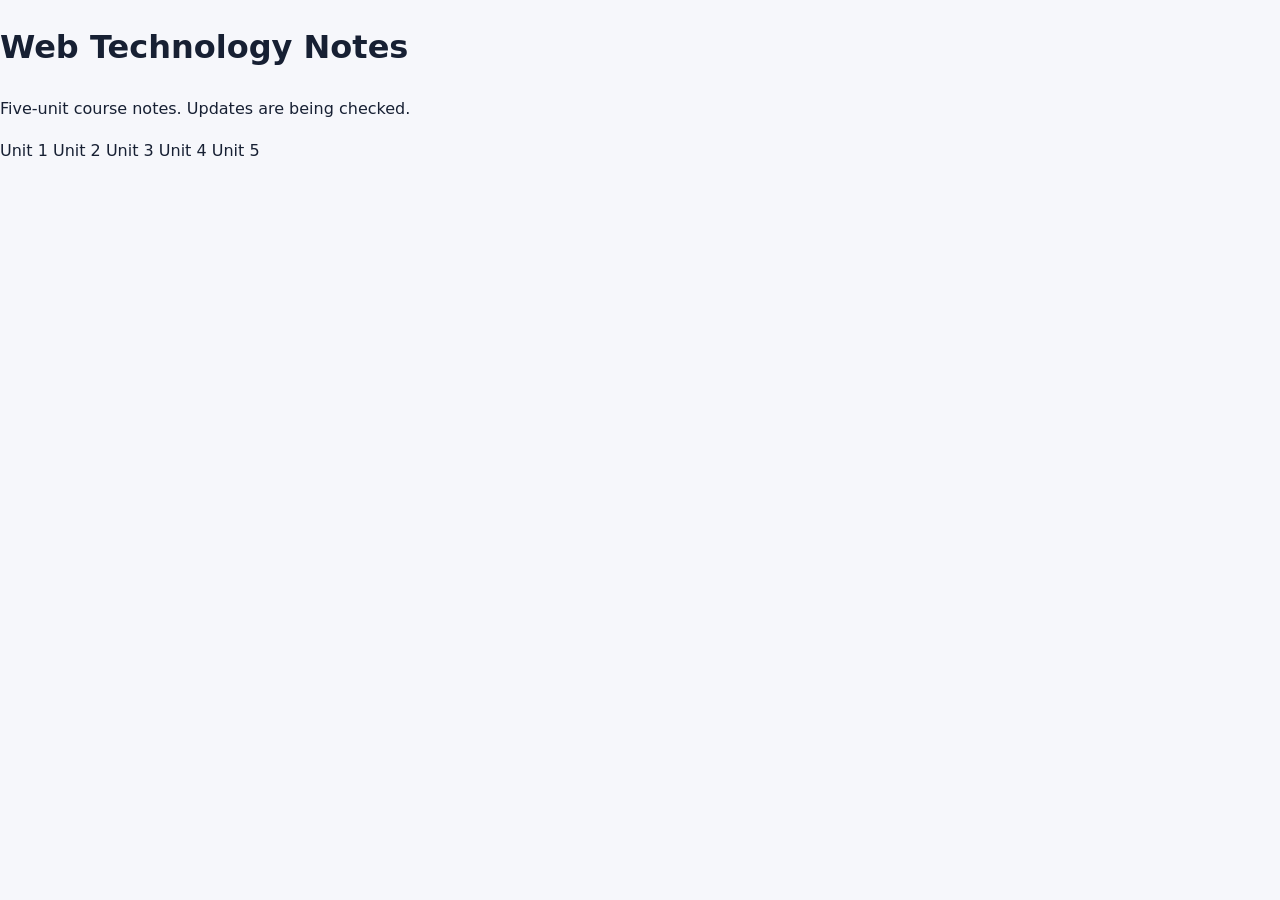
==== commit 3fdcaae1: "Test repository content write access" ====
--- a/index.html
+++ b/index.html
@@ -1,3 +1 @@
-<!doctype html><html lang="en"><head><meta charset="utf-8"><meta name="viewport" content="width=device-width,initial-scale=1"><meta name="description" content="Web Technology notes for Units 1 to 5"><title>Home | WebTech Notes</title><link rel="stylesheet" href="style.css"></head><body><nav class="nav"><div class="navin"><a class="logo" href="index.html">WebTech Notes</a><div class="navlinks"><a class="active" href="index.html">Home</a><a class="" href="unit1.html">Unit 1</a><a class="" href="unit2.html">Unit 2</a><a class="" href="unit3.html">Unit 3</a><a class="" href="unit4.html">Unit 4</a><a class="" href="unit5.html">Unit 5</a></div></div></nav><main class="container"><section class="hero"><div class="eyebrow">Study • Revise • Master</div><h1>Web Technology<br>Notes</h1><p>A clean, responsive set of notes covering the five core units of Web Technology — from HTML fundamentals to security and deployment.</p><a class="btn" href="unit1.html">Start with Unit 1 →</a></section>
-<section><div class="pagehead"><h1>Course Units</h1><p>Choose a unit to open its notes, key concepts and exam-focused topics.</p></div><div class="grid"><a class="card" href="unit1.html"><span class="unit">1</span><h3>Unit 1: Introduction to Web Technology</h3><p>Foundations of the Web, internet, browsers, protocols and basic HTML.</p><b>Open notes →</b></a><a class="card" href="unit2.html"><span class="unit">2</span><h3>Unit 2: HTML & CSS</h3><p>Build structured pages and style them with modern CSS.</p><b>Open notes →</b></a><a class="card" href="unit3.html"><span class="unit">3</span><h3>Unit 3: JavaScript</h3><p>Make web pages interactive with client-side programming.</p><b>Open notes →</b></a><a class="card" href="unit4.html"><span class="unit">4</span><h3>Unit 4: Server-Side & Database</h3><p>Understand backend processing, APIs, sessions and data storage.</p><b>Open notes →</b></a><a class="card" href="unit5.html"><span class="unit">5</span><h3>Unit 5: Web Security & Advanced Topics</h3><p>Learn essential security concepts, deployment and modern web practices.</p><b>Open notes →</b></a></div></section>
-<section class="section"><h2>Quick Revision Map</h2><p><b>Unit 1</b> → Web foundations & HTML &nbsp; • &nbsp; <b>Unit 2</b> → HTML & CSS &nbsp; • &nbsp; <b>Unit 3</b> → JavaScript &nbsp; • &nbsp; <b>Unit 4</b> → Backend & databases &nbsp; • &nbsp; <b>Unit 5</b> → Security & deployment</p></section></main><footer class="footer">Web Technology Notes • Units 1–5 • Built as a simple static study website</footer></body></html>+<!doctype html><html lang="en"><head><meta charset="utf-8"><meta name="viewport" content="width=device-width,initial-scale=1"><title>Web Technology Notes</title><link rel="stylesheet" href="style.css"></head><body><main><h1>Web Technology Notes</h1><p>Five-unit course notes. Updates are being checked.</p><nav><a href="unit1.html">Unit 1</a> <a href="unit2.html">Unit 2</a> <a href="unit3.html">Unit 3</a> <a href="unit4.html">Unit 4</a> <a href="unit5.html">Unit 5</a></nav></main></body></html>
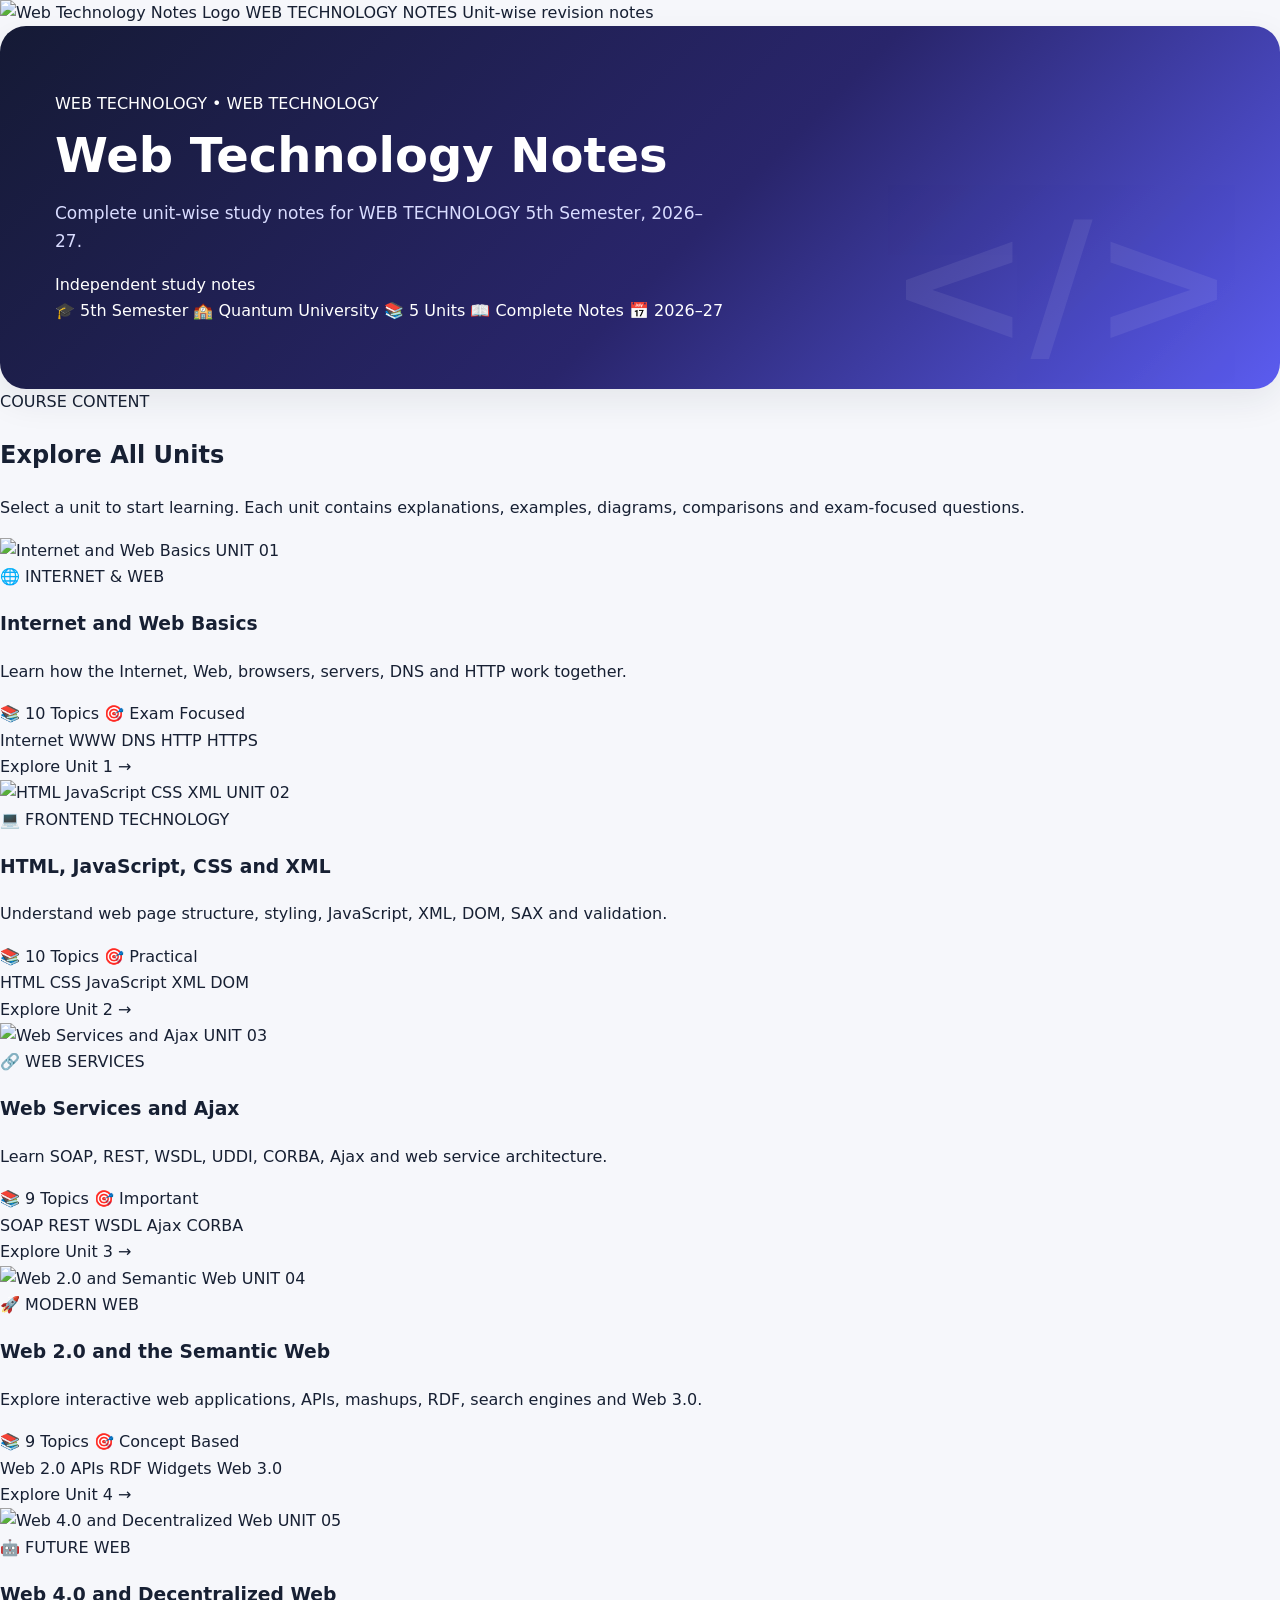
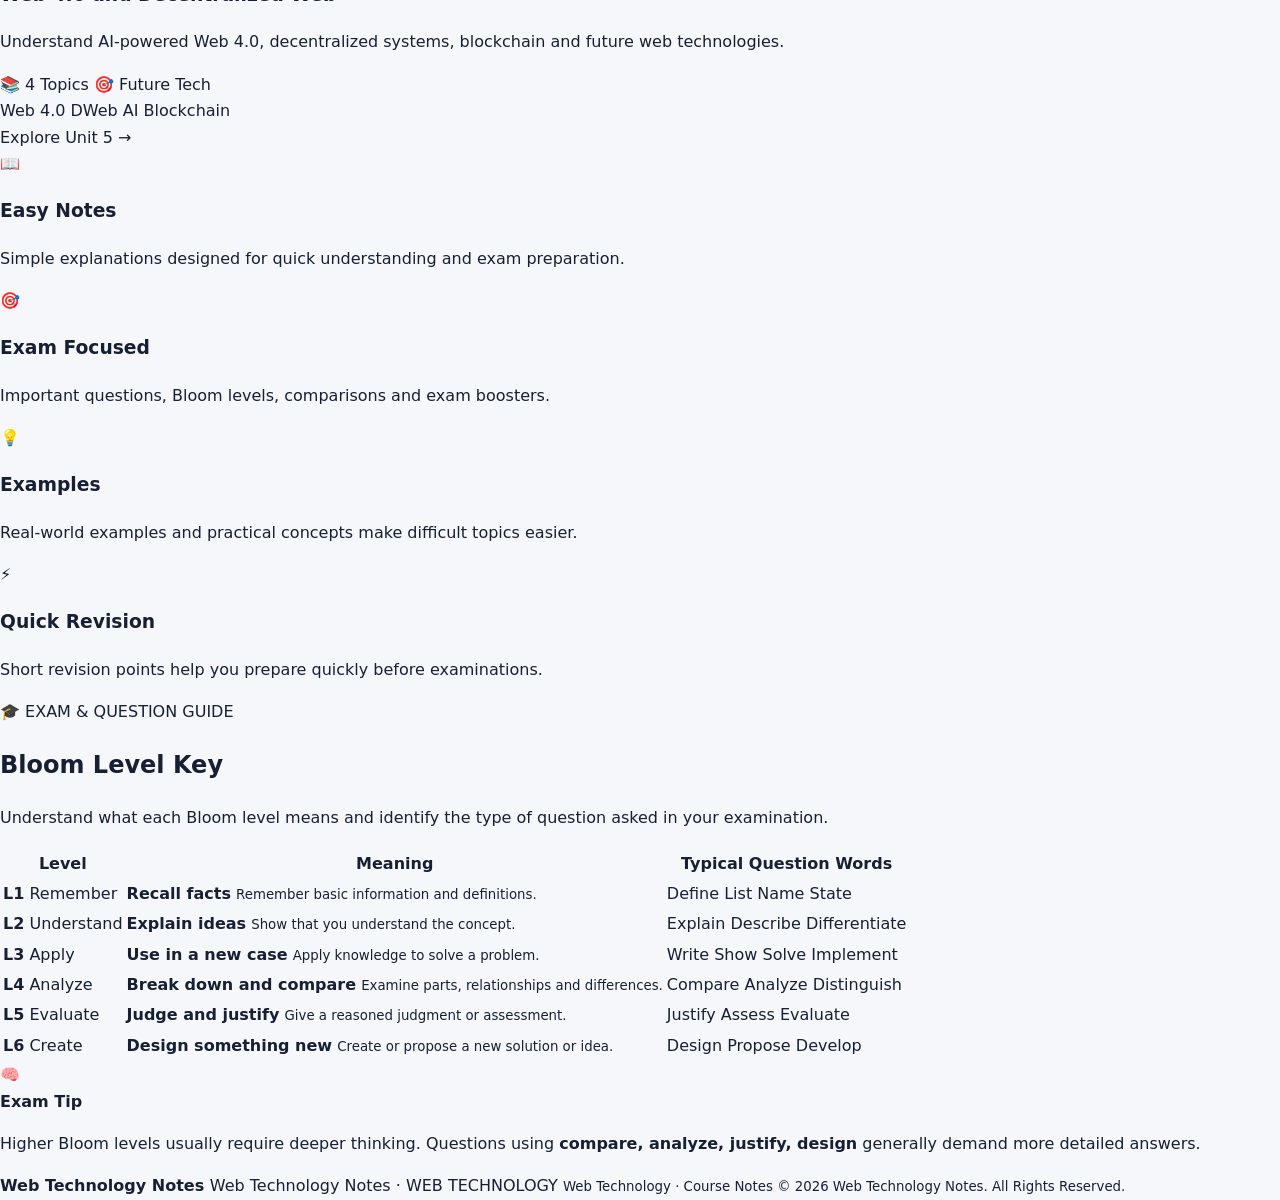
==== commit c16e701c: "Refresh Web Technology home page" ====
--- a/index.html
+++ b/index.html
@@ -1 +1,658 @@
-<!doctype html><html lang="en"><head><meta charset="utf-8"><meta name="viewport" content="width=device-width,initial-scale=1"><title>Web Technology Notes</title><link rel="stylesheet" href="style.css"></head><body><main><h1>Web Technology Notes</h1><p>Five-unit course notes. Updates are being checked.</p><nav><a href="unit1.html">Unit 1</a> <a href="unit2.html">Unit 2</a> <a href="unit3.html">Unit 3</a> <a href="unit4.html">Unit 4</a> <a href="unit5.html">Unit 5</a></nav></main></body></html>+<!DOCTYPE html>
+<html lang="en">
+
+<head>
+    <meta charset="utf-8">
+    <meta name="viewport" content="width=device-width, initial-scale=1">
+
+    <title>Web Technology Notes | Web Technology Notes</title>
+
+    <link rel="stylesheet" href="style.css">
+</head>
+
+<body>
+
+<header class="top">
+
+    <div class="top-inner">
+
+        <a class="brand" href="index.html">
+
+            <img
+                src="logo.png"
+                alt="Web Technology Notes Logo"
+                class="site-logo"
+            >
+
+            <span class="brand-copy">
+                <span class="brand-name">WEB TECHNOLOGY NOTES</span>
+                <span class="brand-subtitle">Unit-wise revision notes</span>
+            </span>
+
+        </a>
+
+    </div>
+
+</header>
+
+
+<main class="solo">
+
+    <!-- HERO -->
+
+    <div class="hero">
+
+        <span class="badge">
+            WEB TECHNOLOGY • WEB TECHNOLOGY
+        </span>
+
+        <h1>
+            Web Technology Notes
+        </h1>
+
+        <p class="lead">
+            Complete unit-wise study notes for WEB TECHNOLOGY 5th Semester, 2026–27.
+        </p>
+
+        <div class="hero-author">
+            Independent study notes
+        </div>
+
+        <div class="hero-info">
+            <span>🎓 5th Semester</span>
+            <span>🏫 Quantum University</span>
+            <span>📚 5 Units</span>
+            <span>📖 Complete Notes</span>
+            <span>📅 2026–27</span>
+        </div>
+
+    </div>
+
+
+    <!-- COURSE CONTENT -->
+
+    <div class="section-heading">
+
+        <div>
+            <span class="mini-label">COURSE CONTENT</span>
+
+            <h2>
+                Explore All Units
+            </h2>
+
+            <p>
+                Select a unit to start learning. Each unit contains
+                explanations, examples, diagrams, comparisons and exam-focused questions.
+            </p>
+        </div>
+
+    </div>
+
+
+    <!-- UNIT CARDS -->
+
+    <div class="unit-grid">
+
+
+        <!-- UNIT 1 -->
+
+       <article class="unit-card">
+
+    <div class="unit-image">
+
+        <img
+            src="./unit1.jpg"
+            alt="Internet and Web Basics"
+        >
+
+        <span class="unit-number">
+            UNIT 01
+        </span>
+
+    </div>
+
+    <div class="unit-content">
+
+                <span class="unit-label">
+                    🌐 INTERNET & WEB
+                </span>
+
+                <h3>
+                    Internet and Web Basics
+                </h3>
+
+                <p>
+                    Learn how the Internet, Web, browsers, servers,
+                    DNS and HTTP work together.
+                </p>
+
+                <div class="unit-stats">
+                    <span>📚 10 Topics</span>
+                    <span>🎯 Exam Focused</span>
+                </div>
+
+                <div class="topic-preview">
+                    <span>Internet</span>
+                    <span>WWW</span>
+                    <span>DNS</span>
+                    <span>HTTP</span>
+                    <span>HTTPS</span>
+                </div>
+
+                <a class="unit-button" href="unit-1.html">
+                    Explore Unit 1
+                    <span>→</span>
+                </a>
+
+            </div>
+
+        </article>
+
+
+        <!-- UNIT 2 -->
+
+        <article class="unit-card">
+
+            <div class="unit-image">
+
+                <img
+                    src="unit2.jpg"
+                    alt="HTML JavaScript CSS XML"
+                >
+
+                <span class="unit-number">
+                    UNIT 02
+                </span>
+
+            </div>
+
+            <div class="unit-content">
+
+                <span class="unit-label">
+                    💻 FRONTEND TECHNOLOGY
+                </span>
+
+                <h3>
+                    HTML, JavaScript, CSS and XML
+                </h3>
+
+                <p>
+                    Understand web page structure, styling,
+                    JavaScript, XML, DOM, SAX and validation.
+                </p>
+
+                <div class="unit-stats">
+                    <span>📚 10 Topics</span>
+                    <span>🎯 Practical</span>
+                </div>
+
+                <div class="topic-preview">
+                    <span>HTML</span>
+                    <span>CSS</span>
+                    <span>JavaScript</span>
+                    <span>XML</span>
+                    <span>DOM</span>
+                </div>
+
+                <a class="unit-button" href="unit-2.html">
+                    Explore Unit 2
+                    <span>→</span>
+                </a>
+
+            </div>
+
+        </article>
+
+
+        <!-- UNIT 3 -->
+
+        <article class="unit-card">
+
+            <div class="unit-image">
+
+                <img
+                    src="unit3.jpg"
+                    alt="Web Services and Ajax"
+                >
+
+                <span class="unit-number">
+                    UNIT 03
+                </span>
+
+            </div>
+
+            <div class="unit-content">
+
+                <span class="unit-label">
+                    🔗 WEB SERVICES
+                </span>
+
+                <h3>
+                    Web Services and Ajax
+                </h3>
+
+                <p>
+                    Learn SOAP, REST, WSDL, UDDI, CORBA,
+                    Ajax and web service architecture.
+                </p>
+
+                <div class="unit-stats">
+                    <span>📚 9 Topics</span>
+                    <span>🎯 Important</span>
+                </div>
+
+                <div class="topic-preview">
+                    <span>SOAP</span>
+                    <span>REST</span>
+                    <span>WSDL</span>
+                    <span>Ajax</span>
+                    <span>CORBA</span>
+                </div>
+
+                <a class="unit-button" href="unit-3.html">
+                    Explore Unit 3
+                    <span>→</span>
+                </a>
+
+            </div>
+
+        </article>
+
+
+        <!-- UNIT 4 -->
+
+        <article class="unit-card">
+
+            <div class="unit-image">
+
+                <img
+                    src="unit4.jpg"
+                    alt="Web 2.0 and Semantic Web"
+                >
+
+                <span class="unit-number">
+                    UNIT 04
+                </span>
+
+            </div>
+
+            <div class="unit-content">
+
+                <span class="unit-label">
+                    🚀 MODERN WEB
+                </span>
+
+                <h3>
+                    Web 2.0 and the Semantic Web
+                </h3>
+
+                <p>
+                    Explore interactive web applications,
+                    APIs, mashups, RDF, search engines and Web 3.0.
+                </p>
+
+                <div class="unit-stats">
+                    <span>📚 9 Topics</span>
+                    <span>🎯 Concept Based</span>
+                </div>
+
+                <div class="topic-preview">
+                    <span>Web 2.0</span>
+                    <span>APIs</span>
+                    <span>RDF</span>
+                    <span>Widgets</span>
+                    <span>Web 3.0</span>
+                </div>
+
+                <a class="unit-button" href="unit-4.html">
+                    Explore Unit 4
+                    <span>→</span>
+                </a>
+
+            </div>
+
+        </article>
+
+
+        <!-- UNIT 5 -->
+
+        <article class="unit-card">
+
+            <div class="unit-image">
+
+                <img
+                    src="unit5.jpg"
+                    alt="Web 4.0 and Decentralized Web"
+                >
+
+                <span class="unit-number">
+                    UNIT 05
+                </span>
+
+            </div>
+
+            <div class="unit-content">
+
+                <span class="unit-label">
+                    🤖 FUTURE WEB
+                </span>
+
+                <h3>
+                    Web 4.0 and Decentralized Web
+                </h3>
+
+                <p>
+                    Understand AI-powered Web 4.0,
+                    decentralized systems, blockchain and future web technologies.
+                </p>
+
+                <div class="unit-stats">
+                    <span>📚 4 Topics</span>
+                    <span>🎯 Future Tech</span>
+                </div>
+
+                <div class="topic-preview">
+                    <span>Web 4.0</span>
+                    <span>DWeb</span>
+                    <span>AI</span>
+                    <span>Blockchain</span>
+                </div>
+
+                <a class="unit-button" href="unit-5.html">
+                    Explore Unit 5
+                    <span>→</span>
+                </a>
+
+            </div>
+
+        </article>
+
+    </div>
+
+
+    <!-- STUDY FEATURES -->
+
+    <section class="study-features">
+
+        <div class="feature-card">
+
+            <div class="feature-icon">📖</div>
+
+            <h3>Easy Notes</h3>
+
+            <p>
+                Simple explanations designed for quick understanding
+                and exam preparation.
+            </p>
+
+        </div>
+
+
+        <div class="feature-card">
+
+            <div class="feature-icon">🎯</div>
+
+            <h3>Exam Focused</h3>
+
+            <p>
+                Important questions, Bloom levels,
+                comparisons and exam boosters.
+            </p>
+
+        </div>
+
+
+        <div class="feature-card">
+
+            <div class="feature-icon">💡</div>
+
+            <h3>Examples</h3>
+
+            <p>
+                Real-world examples and practical concepts
+                make difficult topics easier.
+            </p>
+
+        </div>
+
+
+        <div class="feature-card">
+
+            <div class="feature-icon">⚡</div>
+
+            <h3>Quick Revision</h3>
+
+            <p>
+                Short revision points help you prepare
+                quickly before examinations.
+            </p>
+
+        </div>
+
+    </section>
+
+
+    <!-- BLOOM LEVEL -->
+<section class="bloom-section">
+
+    <div class="bloom-header">
+
+        <div>
+            <span class="bloom-label">🎓 EXAM & QUESTION GUIDE</span>
+
+            <h2>
+                Bloom Level Key
+            </h2>
+
+            <p>
+                Understand what each Bloom level means and identify the
+                type of question asked in your examination.
+            </p>
+        </div>
+
+    </div>
+
+
+    <div class="bloom-table-wrap">
+
+        <table class="bloom-table">
+
+            <thead>
+                <tr>
+                    <th>Level</th>
+                    <th>Meaning</th>
+                    <th>Typical Question Words</th>
+                </tr>
+            </thead>
+
+            <tbody>
+
+                <tr>
+                    <td>
+                        <span class="bloom-badge l1">
+                            <strong>L1</strong>
+                            <span>Remember</span>
+                        </span>
+                    </td>
+
+                    <td>
+                        <strong>Recall facts</strong>
+                        <small>Remember basic information and definitions.</small>
+                    </td>
+
+                    <td>
+                        <div class="question-words">
+                            <span>Define</span>
+                            <span>List</span>
+                            <span>Name</span>
+                            <span>State</span>
+                        </div>
+                    </td>
+                </tr>
+
+
+                <tr>
+                    <td>
+                        <span class="bloom-badge l2">
+                            <strong>L2</strong>
+                            <span>Understand</span>
+                        </span>
+                    </td>
+
+                    <td>
+                        <strong>Explain ideas</strong>
+                        <small>Show that you understand the concept.</small>
+                    </td>
+
+                    <td>
+                        <div class="question-words">
+                            <span>Explain</span>
+                            <span>Describe</span>
+                            <span>Differentiate</span>
+                        </div>
+                    </td>
+                </tr>
+
+
+                <tr>
+                    <td>
+                        <span class="bloom-badge l3">
+                            <strong>L3</strong>
+                            <span>Apply</span>
+                        </span>
+                    </td>
+
+                    <td>
+                        <strong>Use in a new case</strong>
+                        <small>Apply knowledge to solve a problem.</small>
+                    </td>
+
+                    <td>
+                        <div class="question-words">
+                            <span>Write</span>
+                            <span>Show</span>
+                            <span>Solve</span>
+                            <span>Implement</span>
+                        </div>
+                    </td>
+                </tr>
+
+
+                <tr>
+                    <td>
+                        <span class="bloom-badge l4">
+                            <strong>L4</strong>
+                            <span>Analyze</span>
+                        </span>
+                    </td>
+
+                    <td>
+                        <strong>Break down and compare</strong>
+                        <small>Examine parts, relationships and differences.</small>
+                    </td>
+
+                    <td>
+                        <div class="question-words">
+                            <span>Compare</span>
+                            <span>Analyze</span>
+                            <span>Distinguish</span>
+                        </div>
+                    </td>
+                </tr>
+
+
+                <tr>
+                    <td>
+                        <span class="bloom-badge l5">
+                            <strong>L5</strong>
+                            <span>Evaluate</span>
+                        </span>
+                    </td>
+
+                    <td>
+                        <strong>Judge and justify</strong>
+                        <small>Give a reasoned judgment or assessment.</small>
+                    </td>
+
+                    <td>
+                        <div class="question-words">
+                            <span>Justify</span>
+                            <span>Assess</span>
+                            <span>Evaluate</span>
+                        </div>
+                    </td>
+                </tr>
+
+
+                <tr>
+                    <td>
+                        <span class="bloom-badge l6">
+                            <strong>L6</strong>
+                            <span>Create</span>
+                        </span>
+                    </td>
+
+                    <td>
+                        <strong>Design something new</strong>
+                        <small>Create or propose a new solution or idea.</small>
+                    </td>
+
+                    <td>
+                        <div class="question-words">
+                            <span>Design</span>
+                            <span>Propose</span>
+                            <span>Develop</span>
+                        </div>
+                    </td>
+                </tr>
+
+            </tbody>
+
+        </table>
+
+    </div>
+
+
+    <div class="bloom-tip">
+
+        <div class="bloom-tip-icon">
+            🧠
+        </div>
+
+        <div>
+            <strong>Exam Tip</strong>
+            <p>
+                Higher Bloom levels usually require deeper thinking.
+                Questions using <b>compare, analyze, justify, design</b>
+                generally demand more detailed answers.
+            </p>
+        </div>
+
+    </div>
+
+</section>
+</main>
+
+
+<footer class="foot">
+
+    <strong>
+        Web Technology Notes
+    </strong>
+
+    <span>
+        Web Technology Notes · WEB TECHNOLOGY
+    </span>
+
+    <small>
+        Web Technology · Course Notes
+    </small>
+
+    <small>
+        © 2026 Web Technology Notes. All Rights Reserved.
+    </small>
+
+</footer>
+
+</body>
+</html>
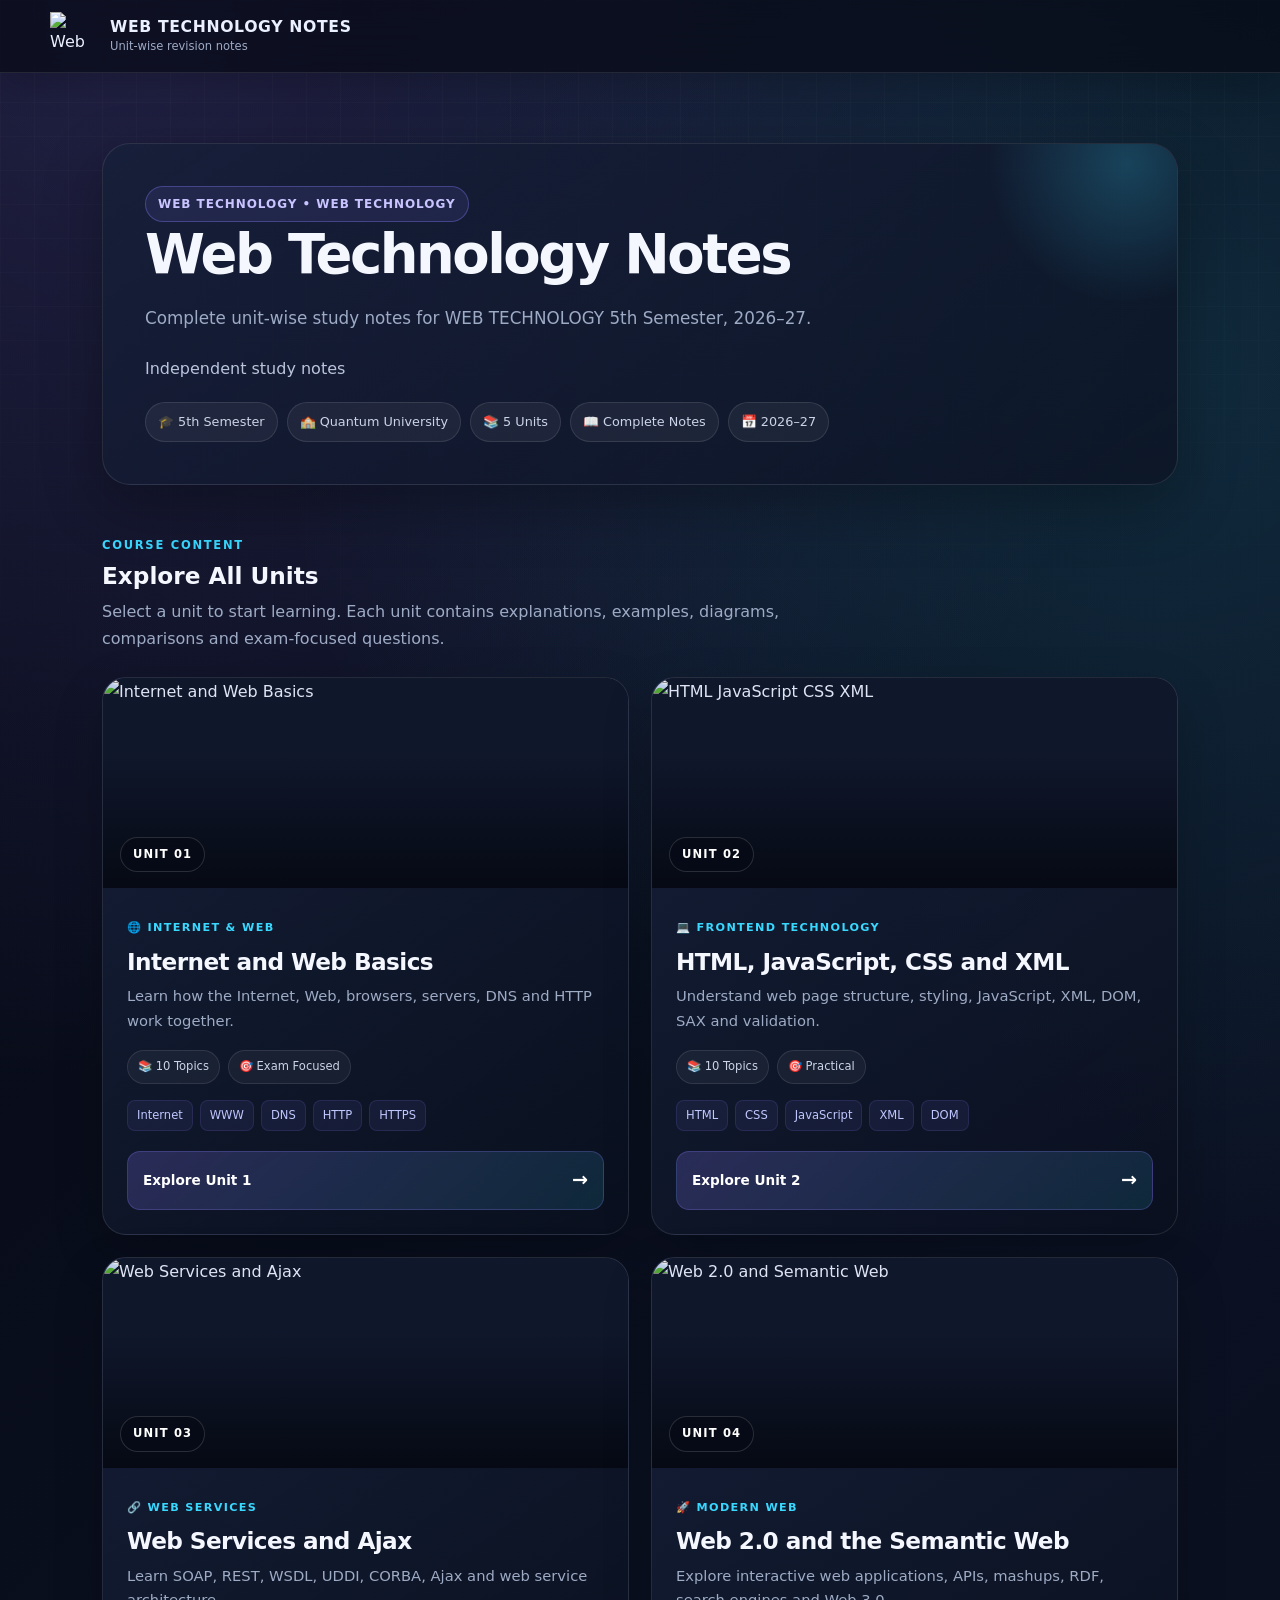
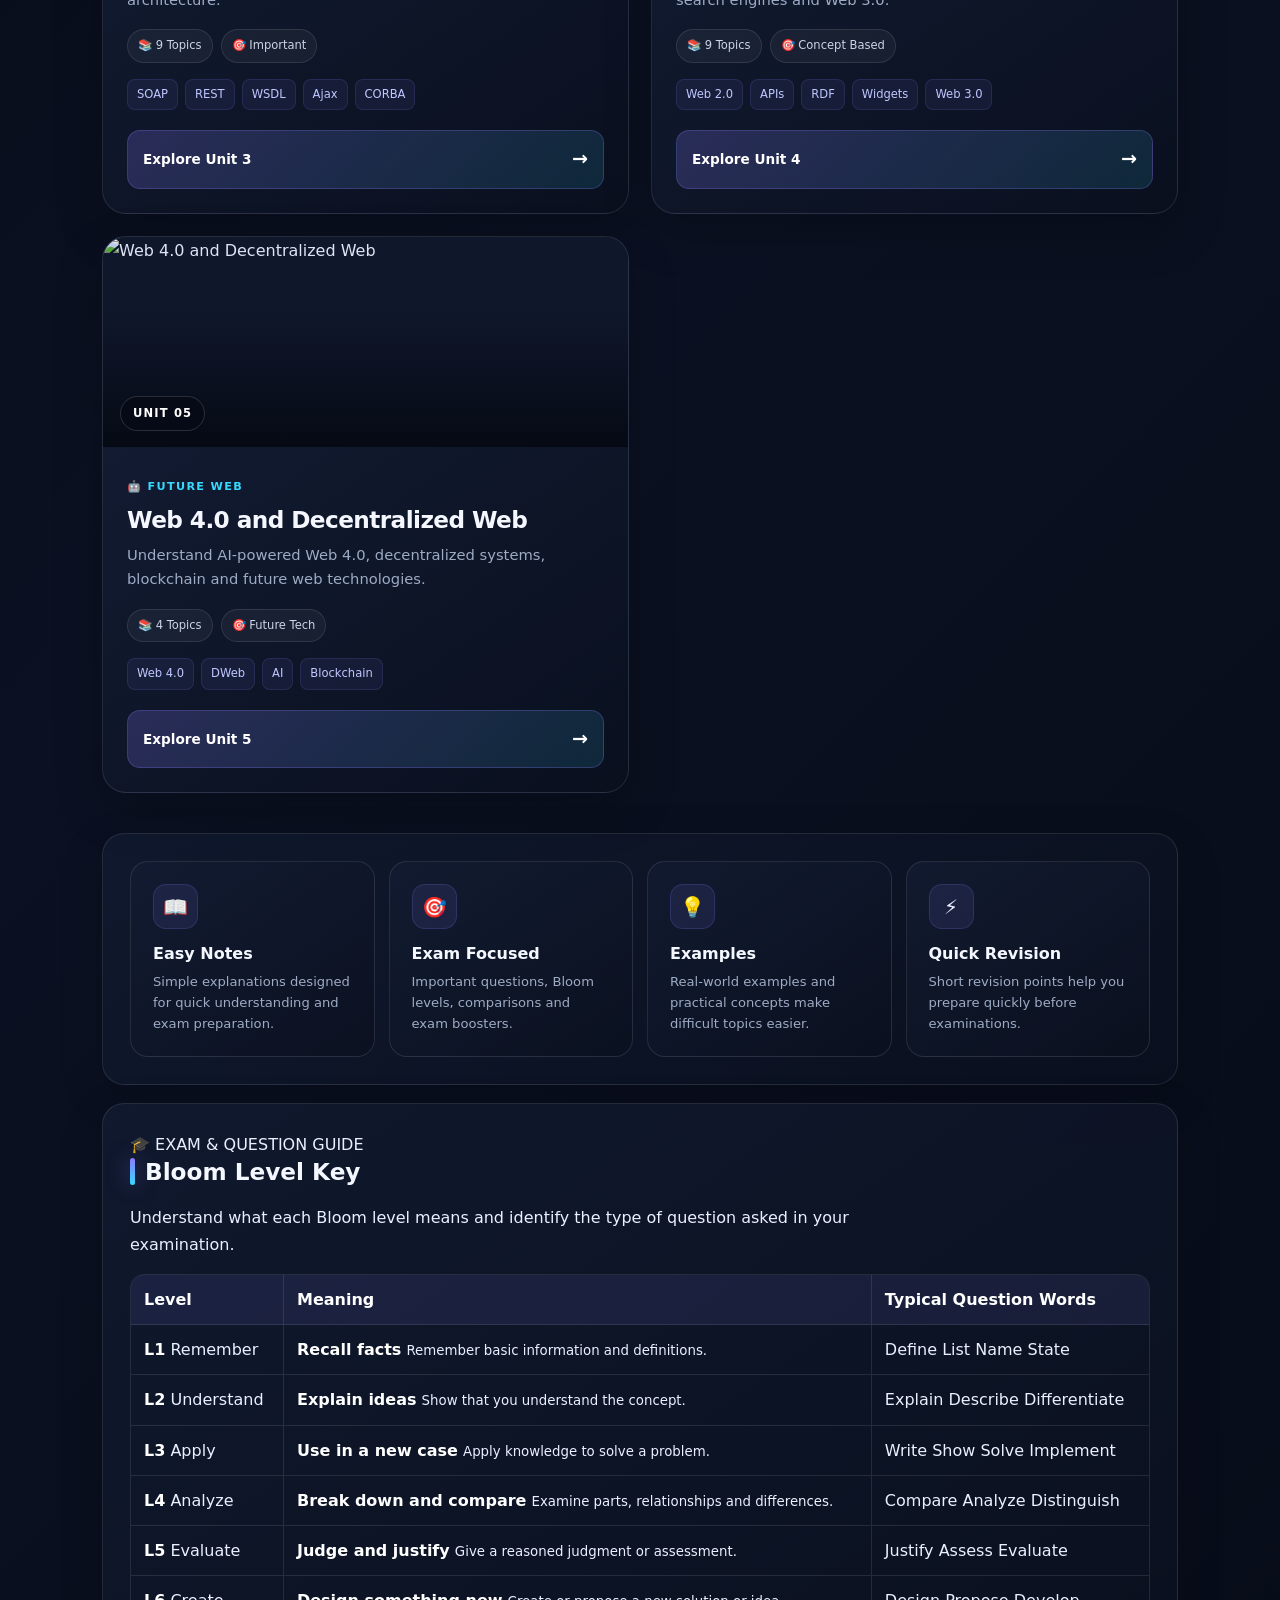
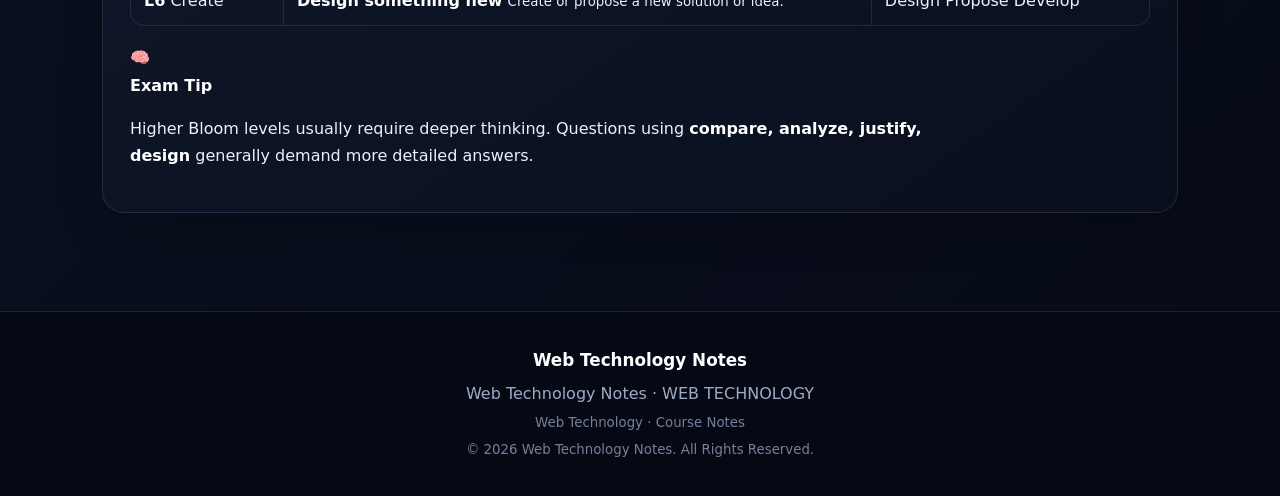
==== commit 91165b8c: "Fix unit navigation links" ====
--- a/index.html
+++ b/index.html
@@ -139,7 +139,7 @@
                     <span>HTTPS</span>
                 </div>
 
-                <a class="unit-button" href="unit-1.html">
+                <a class="unit-button" href="unit1.html">
                     Explore Unit 1
                     <span>→</span>
                 </a>
@@ -194,7 +194,7 @@
                     <span>DOM</span>
                 </div>
 
-                <a class="unit-button" href="unit-2.html">
+                <a class="unit-button" href="unit2.html">
                     Explore Unit 2
                     <span>→</span>
                 </a>
@@ -249,7 +249,7 @@
                     <span>CORBA</span>
                 </div>
 
-                <a class="unit-button" href="unit-3.html">
+                <a class="unit-button" href="unit3.html">
                     Explore Unit 3
                     <span>→</span>
                 </a>
@@ -304,7 +304,7 @@
                     <span>Web 3.0</span>
                 </div>
 
-                <a class="unit-button" href="unit-4.html">
+                <a class="unit-button" href="unit4.html">
                     Explore Unit 4
                     <span>→</span>
                 </a>
@@ -358,7 +358,7 @@
                     <span>Blockchain</span>
                 </div>
 
-                <a class="unit-button" href="unit-5.html">
+                <a class="unit-button" href="unit5.html">
                     Explore Unit 5
                     <span>→</span>
                 </a>
--- a/style.css
+++ b/style.css
@@ -1,11 +1,1493 @@
-
-:root{--bg:#f6f7fb;--card:#fff;--text:#172033;--muted:#667085;--primary:#5b5cf0;--primary2:#7c3aed;--border:#e7e9f0;--shadow:0 12px 35px rgba(23,32,51,.08)}
-*{box-sizing:border-box}body{margin:0;font-family:Inter,system-ui,-apple-system,Segoe UI,sans-serif;background:var(--bg);color:var(--text);line-height:1.65}
-a{text-decoration:none;color:inherit}.nav{position:sticky;top:0;z-index:10;background:rgba(255,255,255,.9);backdrop-filter:blur(14px);border-bottom:1px solid var(--border)}
-.navin{max-width:1150px;margin:auto;padding:15px 22px;display:flex;align-items:center;gap:25px}.logo{font-weight:800;font-size:20px;color:var(--primary)}.navlinks{display:flex;gap:7px;flex-wrap:wrap;margin-left:auto}.navlinks a{padding:8px 12px;border-radius:9px;font-size:14px;color:var(--muted)}.navlinks a:hover,.navlinks a.active{background:#eef0ff;color:var(--primary)}
-.container{max-width:1050px;margin:auto;padding:55px 22px}.hero{background:linear-gradient(135deg,#151a35,#29256b 55%,#5b5cf0);color:#fff;border-radius:26px;padding:65px 55px;box-shadow:var(--shadow);overflow:hidden;position:relative}.hero:after{content:"</>";position:absolute;right:45px;bottom:-35px;font-size:170px;font-weight:900;opacity:.07}.eyebrow{letter-spacing:.12em;text-transform:uppercase;font-size:12px;font-weight:700;opacity:.75}.hero h1{font-size:48px;line-height:1.08;margin:12px 0}.hero p{max-width:650px;color:#d9dcff;font-size:17px}.btn{display:inline-block;margin-top:18px;background:#fff;color:#27256b;padding:12px 18px;border-radius:11px;font-weight:700}
-.grid{display:grid;grid-template-columns:repeat(3,1fr);gap:18px;margin-top:30px}.card{background:var(--card);border:1px solid var(--border);border-radius:18px;padding:23px;box-shadow:var(--shadow)}.card h3{margin:8px 0}.card p{color:var(--muted);font-size:14px}.unit{display:inline-flex;width:38px;height:38px;align-items:center;justify-content:center;border-radius:10px;background:#eef0ff;color:var(--primary);font-weight:800}
-.pagehead{margin-bottom:28px}.pagehead h1{font-size:38px;margin:5px 0}.pagehead p{color:var(--muted);max-width:760px}.section{background:#fff;border:1px solid var(--border);border-radius:18px;padding:27px;margin:18px 0;box-shadow:var(--shadow)}.section h2{margin-top:0}.section h3{color:#313b58}.section ul{padding-left:22px}.code{background:#111827;color:#e5e7eb;border-radius:12px;padding:18px;overflow:auto;font-family:ui-monospace,monospace;font-size:13px}.tag{display:inline-block;background:#f0f1f7;color:#555f77;padding:4px 9px;border-radius:999px;font-size:12px;margin:3px}
-.footer{border-top:1px solid var(--border);margin-top:50px;padding:28px 22px;text-align:center;color:var(--muted);font-size:13px}
-@media(max-width:800px){.grid{grid-template-columns:1fr 1fr}.hero{padding:45px 28px}.hero h1{font-size:38px}.navin{align-items:flex-start;flex-direction:column;gap:8px}.navlinks{margin-left:0}}
-@media(max-width:520px){.grid{grid-template-columns:1fr}.container{padding:35px 15px}.hero h1{font-size:32px}}
+:root {
+    --bg: #070b17;
+    --surface: rgba(16, 24, 44, .78);
+    --surface2: rgba(25, 35, 61, .72);
+    --text: #eaf0ff;
+    --muted: #9eabc5;
+    --line: rgba(255, 255, 255, .10);
+    --primary: #8b7cff;
+    --secondary: #39d8ff;
+    --accent: #ff79c6;
+    --code: #0b1224;
+    --shadow: 0 20px 60px rgba(0, 0, 0, .30);
+}
+
+* {
+    box-sizing: border-box;
+}
+
+html {
+    scroll-behavior: smooth;
+    scroll-padding-top: 100px;
+}
+
+body {
+    margin: 0;
+    color: var(--text);
+    font-family: Inter, ui-sans-serif, system-ui, -apple-system, "Segoe UI",
+        Roboto, Arial, sans-serif;
+    line-height: 1.7;
+    background:
+        radial-gradient(circle at 10% 0%, rgba(139, 124, 255, .20), transparent 28%),
+        radial-gradient(circle at 90% 10%, rgba(57, 216, 255, .14), transparent 25%),
+        linear-gradient(135deg, #060914, #0b1122 48%, #070b17);
+    min-height: 100vh;
+}
+
+body:before {
+    content: "";
+    position: fixed;
+    inset: 0;
+    pointer-events: none;
+    background-image:
+        linear-gradient(rgba(255, 255, 255, .025) 1px, transparent 1px),
+        linear-gradient(90deg, rgba(255, 255, 255, .025) 1px, transparent 1px);
+    background-size: 34px 34px;
+    mask-image: linear-gradient(to bottom, black, transparent 90%);
+}
+
+a {
+    color: #aeb8ff;
+    text-underline-offset: 4px;
+}
+
+a:hover {
+    color: #fff;
+}
+
+
+/* ========================================
+   HEADER
+======================================== */
+
+.top {
+    position: sticky;
+    top: 0;
+    z-index: 50;
+    padding: 12px 20px;
+    background: rgba(7, 11, 23, .72);
+    backdrop-filter: blur(18px);
+    -webkit-backdrop-filter: blur(18px);
+    border-bottom: 1px solid var(--line);
+    box-shadow: 0 10px 35px rgba(0, 0, 0, .18);
+}
+
+.top-inner {
+    max-width: 1180px;
+    margin: auto;
+    display: flex;
+    align-items: center;
+    justify-content: space-between;
+    gap: 18px;
+}
+
+
+/* ========================================
+   BRAND
+======================================== */
+
+.brand {
+    display: flex;
+    align-items: center;
+    gap: 12px;
+    text-decoration: none;
+    color: var(--text);
+    min-width: 0;
+}
+
+
+/* FIXED LOGO */
+
+.site-logo {
+    width: 48px;
+    height: 48px;
+    max-width: 48px;
+    max-height: 48px;
+    object-fit: contain;
+    display: block;
+    flex-shrink: 0;
+
+    /* IMPORTANT */
+    position: static;
+}
+
+
+/* Keep this for pages that still use PM instead of logo.png */
+
+.brand-mark {
+    width: 42px;
+    height: 42px;
+    border-radius: 13px;
+    display: grid;
+    place-items: center;
+    font-weight: 900;
+    letter-spacing: -1px;
+    background: linear-gradient(135deg, var(--primary), var(--secondary));
+    color: #07101d;
+    box-shadow: 0 8px 28px rgba(99, 104, 255, .35);
+    flex-shrink: 0;
+}
+
+.brand-copy {
+    display: flex;
+    flex-direction: column;
+    line-height: 1.15;
+    min-width: 0;
+}
+
+.brand-name {
+    font-weight: 850;
+    letter-spacing: .04em;
+    font-size: .98rem;
+}
+
+.brand-subtitle {
+    font-size: .72rem;
+    color: var(--muted);
+    margin-top: 4px;
+}
+
+
+/* ========================================
+   GENERAL IMAGES
+======================================== */
+
+img {
+    max-width: 100%;
+}
+
+
+/* ========================================
+   BREADCRUMBS
+======================================== */
+
+.crumbs {
+    max-width: 1180px;
+    margin: 0 auto;
+    font-size: .86rem;
+    color: var(--muted);
+}
+
+.crumbs a {
+    text-decoration: none;
+}
+
+.crumbs .sep {
+    margin: 0 8px;
+    color: #65718c;
+}
+
+.crumbs span:last-child {
+    color: #dce5ff;
+    font-weight: 700;
+}
+
+
+/* ========================================
+   HEADINGS
+======================================== */
+
+h1,
+h2,
+h3 {
+    color: #f5f7ff;
+    line-height: 1.2;
+}
+
+h1 {
+    font-size: clamp(2rem, 5vw, 3.4rem);
+    letter-spacing: -.045em;
+    margin: 0 0 10px;
+}
+
+h2 {
+    font-size: 1.45rem;
+    margin: 0 0 18px;
+    display: flex;
+    align-items: center;
+    gap: 10px;
+}
+
+h2:before {
+    content: "";
+    width: 5px;
+    height: 27px;
+    border-radius: 8px;
+    background: linear-gradient(var(--primary), var(--secondary));
+    box-shadow: 0 0 20px rgba(139, 124, 255, .5);
+}
+
+
+/* ========================================
+   TEXT
+======================================== */
+
+.lead {
+    color: var(--muted);
+    font-size: 1.05rem;
+}
+
+
+/* ========================================
+   MAIN CONTAINERS
+======================================== */
+
+.solo {
+    max-width: 1120px;
+    margin: 0 auto;
+    padding: 70px 22px 60px;
+}
+
+.solo > h1 {
+    max-width: 850px;
+}
+
+.layout {
+    max-width: 1180px;
+    margin: 0 auto;
+    padding: 44px 22px 70px;
+    display: grid;
+    grid-template-columns: 245px minmax(0, 1fr);
+    gap: 34px;
+}
+
+.layout main {
+    min-width: 0;
+}
+
+
+/* ========================================
+   HERO
+======================================== */
+
+.hero {
+    padding: 42px;
+    border: 1px solid var(--line);
+    border-radius: 28px;
+    background:
+        linear-gradient(
+            145deg,
+            rgba(22, 31, 57, .9),
+            rgba(11, 17, 33, .72)
+        );
+    box-shadow: var(--shadow);
+    position: relative;
+    overflow: hidden;
+    margin-bottom: 30px;
+}
+
+.hero:after {
+    content: "";
+    position: absolute;
+    width: 280px;
+    height: 280px;
+    border-radius: 50%;
+    right: -90px;
+    top: -120px;
+    background:
+        radial-gradient(
+            circle,
+            rgba(57, 216, 255, .22),
+            transparent 70%
+        );
+}
+
+.badge {
+    display: inline-flex;
+    padding: 7px 12px;
+    border: 1px solid rgba(139, 124, 255, .35);
+    border-radius: 999px;
+    color: #c9c4ff;
+    background: rgba(139, 124, 255, .10);
+    font-size: .75rem;
+    font-weight: 800;
+    letter-spacing: .08em;
+}
+
+.hero-author {
+    margin-top: 22px;
+    color: #bac5dc;
+}
+
+.hero-author strong {
+    color: #fff;
+}
+
+.hero-info {
+    display: flex;
+    flex-wrap: wrap;
+    gap: 9px;
+    margin-top: 20px;
+}
+
+.hero-info span {
+    padding: 8px 12px;
+    border-radius: 999px;
+    background: rgba(255, 255, 255, .055);
+    border: 1px solid var(--line);
+    font-size: .8rem;
+    color: #cbd4e8;
+}
+
+
+/* ========================================
+   SUBJECTS / UNITS
+======================================== */
+
+.subjects,
+.units {
+    list-style: none;
+    margin: 24px 0 0;
+    padding: 0;
+    display: grid;
+    gap: 15px;
+}
+
+.subjects li,
+.unit-row {
+    border: 1px solid var(--line);
+    border-radius: 20px;
+    background:
+        linear-gradient(
+            145deg,
+            rgba(22, 31, 57, .82),
+            rgba(13, 19, 36, .78)
+        );
+    box-shadow: 0 10px 35px rgba(0, 0, 0, .16);
+    transition: .25s ease;
+    overflow: hidden;
+}
+
+.subjects li:hover,
+.unit-row:hover {
+    transform: translateY(-4px);
+    border-color: rgba(139, 124, 255, .45);
+    box-shadow:
+        0 18px 45px rgba(0, 0, 0, .25),
+        0 0 0 1px rgba(139, 124, 255, .08);
+}
+
+.subjects a,
+.unit-link {
+    display: block;
+    padding: 23px;
+    text-decoration: none;
+    color: #fff;
+}
+
+.s-name {
+    display: block;
+    font-size: 1.35rem;
+    font-weight: 800;
+    letter-spacing: -.02em;
+}
+
+.s-meta {
+    display: block;
+    color: var(--muted);
+    font-size: .88rem;
+    margin-top: 5px;
+}
+
+.unit-link {
+    font-size: 1.22rem;
+    font-weight: 800;
+    background: linear-gradient(90deg, #fff, #aeb8ff);
+    -webkit-background-clip: text;
+    background-clip: text;
+    color: transparent;
+}
+
+.topic-list {
+    margin: 0 23px 23px;
+    padding-left: 20px;
+    color: var(--muted);
+    font-size: .9rem;
+}
+
+.topic-list li {
+    margin: 4px 0;
+}
+
+
+/* ========================================
+   TABLE OF CONTENTS
+======================================== */
+
+.toc {
+    position: sticky;
+    top: 88px;
+    align-self: start;
+    max-height: calc(100vh - 110px);
+    overflow: auto;
+    padding: 18px;
+    border: 1px solid var(--line);
+    border-radius: 20px;
+    background: rgba(13, 19, 36, .72);
+    box-shadow: var(--shadow);
+    backdrop-filter: blur(15px);
+}
+
+.toc-title {
+    margin: 0 0 12px;
+    font-weight: 850;
+    color: #fff;
+}
+
+.toc ul {
+    list-style: none;
+    margin: 0;
+    padding: 0;
+}
+
+.toc a {
+    display: block;
+    padding: 7px 8px;
+    border-radius: 9px;
+    color: var(--muted);
+    text-decoration: none;
+    font-size: .82rem;
+}
+
+.toc a:hover {
+    background: rgba(139, 124, 255, .10);
+    color: #fff;
+}
+
+
+/* ========================================
+   CONTENT
+======================================== */
+
+.content-card,
+section {
+    background:
+        linear-gradient(
+            145deg,
+            rgba(17, 26, 48, .86),
+            rgba(10, 16, 30, .82)
+        );
+    border: 1px solid var(--line);
+    border-radius: 22px;
+    padding: 27px;
+    margin: 18px 0;
+    box-shadow: 0 14px 45px rgba(0, 0, 0, .16);
+}
+
+section p {
+    max-width: 80ch;
+}
+
+section ul,
+section ol {
+    max-width: 80ch;
+}
+
+section li {
+    margin-bottom: 5px;
+}
+
+b,
+strong {
+    color: #fff;
+}
+
+
+/* ========================================
+   CODE
+======================================== */
+
+code {
+    font-family: "JetBrains Mono", Consolas, monospace;
+    font-size: .9em;
+    background: rgba(139, 124, 255, .10);
+    color: #d9d4ff;
+    padding: 3px 7px;
+    border-radius: 7px;
+}
+
+pre {
+    background: var(--code);
+    border: 1px solid var(--line);
+    border-radius: 16px;
+    padding: 18px;
+    overflow: auto;
+    box-shadow: inset 0 1px 0 rgba(255, 255, 255, .03);
+}
+
+pre code {
+    background: none;
+    padding: 0;
+    color: #d9e5ff;
+}
+
+
+/* ========================================
+   TABLES
+======================================== */
+
+.table-wrap {
+    overflow: auto;
+}
+
+table {
+    border-collapse: separate;
+    border-spacing: 0;
+    width: 100%;
+    margin: 0 0 18px;
+    overflow: hidden;
+    border: 1px solid var(--line);
+    border-radius: 14px;
+}
+
+th,
+td {
+    border-bottom: 1px solid var(--line);
+    border-right: 1px solid var(--line);
+    padding: 11px 13px;
+    text-align: left;
+    vertical-align: top;
+}
+
+th {
+    background: rgba(139, 124, 255, .10);
+    color: #fff;
+}
+
+tr:last-child td {
+    border-bottom: 0;
+}
+
+td:last-child,
+th:last-child {
+    border-right: 0;
+}
+
+
+/* ========================================
+   PAGINATION
+======================================== */
+
+.pager {
+    display: flex;
+    justify-content: space-between;
+    gap: 12px;
+    margin-top: 32px;
+    padding-top: 20px;
+    border-top: 1px solid var(--line);
+}
+
+.pager a {
+    padding: 11px 15px;
+    border-radius: 12px;
+    background: rgba(255, 255, 255, .05);
+    border: 1px solid var(--line);
+    text-decoration: none;
+    font-weight: 800;
+}
+
+
+/* ========================================
+   FOOTER
+======================================== */
+
+.foot {
+    margin-top: 20px;
+    padding: 34px 20px;
+    text-align: center;
+    border-top: 1px solid var(--line);
+    background: rgba(5, 8, 17, .72);
+    color: var(--muted);
+}
+
+.foot strong {
+    display: block;
+    color: #fff;
+    font-size: 1.05rem;
+    margin-bottom: 5px;
+}
+
+.foot small {
+    display: block;
+    margin-top: 5px;
+    color: #74819b;
+}
+
+
+/* ========================================
+   BLOOM LEVEL
+======================================== */
+
+.bloom {
+    margin-top: 28px;
+    padding-top: 20px;
+    border-top: 1px solid var(--line);
+}
+
+.bloom .tag {
+    display: inline-block;
+    padding: 3px 8px;
+    border-radius: 999px;
+    background: rgba(139, 124, 255, .15);
+    color: #c8c2ff;
+    font-size: .72rem;
+    font-weight: 800;
+}
+
+.note {
+    color: var(--muted);
+}
+
+
+/* ========================================
+   EXAM BOOSTER
+======================================== */
+
+.exam-booster {
+    margin-top: 24px;
+    padding: 22px;
+    border: 1px solid rgba(57, 216, 255, .16);
+    border-radius: 18px;
+    background:
+        linear-gradient(
+            145deg,
+            rgba(57, 216, 255, .045),
+            rgba(139, 124, 255, .045)
+        );
+}
+
+.exam-booster h3 {
+    margin: 0 0 14px;
+    font-size: 1.05rem;
+    color: #dfe7ff;
+}
+
+.exam-booster h4 {
+    margin: 18px 0 10px;
+    color: #cdd7f0;
+}
+
+.exam-booster p {
+    margin: 9px 0;
+    color: #b9c5dc;
+}
+
+.exam-booster ul {
+    margin: 8px 0;
+    padding-left: 20px;
+}
+
+.exam-booster table {
+    margin-top: 14px;
+}
+
+
+/* ========================================
+   DIFFERENCE BOX
+======================================== */
+
+.difference-box {
+    margin-top: 10px;
+}
+
+.difference-box table {
+    width: 100%;
+}
+
+.difference-box th {
+    background: rgba(57, 216, 255, .08);
+}
+
+
+/* ========================================
+   PDF FRAME
+======================================== */
+
+.pdf-frame {
+    width: 100%;
+    height: 700px;
+    border: 1px solid var(--line);
+    border-radius: 16px;
+    overflow: hidden;
+    background: var(--code);
+}
+
+
+/* ========================================
+   RESPONSIVE
+======================================== */
+
+@media (max-width: 850px) {
+
+    .top-inner {
+        align-items: flex-start;
+    }
+
+    .layout {
+        grid-template-columns: 1fr;
+        padding-top: 25px;
+    }
+
+    .toc {
+        position: static;
+        max-height: none;
+    }
+
+    .hero {
+        padding: 28px;
+    }
+
+    .pdf-frame {
+        height: 560px;
+    }
+
+    .solo {
+        padding-top: 45px;
+    }
+}
+
+
+@media (max-width: 560px) {
+
+    .top {
+        padding: 10px 12px;
+    }
+
+    .top-inner {
+        width: 100%;
+    }
+
+    .site-logo {
+        width: 42px;
+        height: 42px;
+        min-width: 42px;
+        min-height: 42px;
+        max-width: 42px;
+        max-height: 42px;
+    }
+
+    .brand-mark {
+        width: 38px;
+        height: 38px;
+    }
+
+    .brand-name {
+        font-size: .85rem;
+    }
+
+    .brand-subtitle {
+        font-size: .68rem;
+    }
+
+    .crumbs {
+        font-size: .78rem;
+    }
+
+    .layout,
+    .solo {
+        padding-left: 14px;
+        padding-right: 14px;
+    }
+
+    .content-card,
+    section {
+        padding: 20px;
+        border-radius: 17px;
+    }
+
+    .hero {
+        border-radius: 20px;
+    }
+
+    .pdf-frame {
+        height: 450px;
+    }
+
+    .pager {
+        flex-direction: column;
+    }
+
+    .pager a {
+        text-align: center;
+    }
+}
+
+
+/* ========================================
+   REDUCED MOTION
+======================================== */
+
+@media (prefers-reduced-motion: reduce) {
+
+    * {
+        scroll-behavior: auto !important;
+        transition: none !important;
+    }
+}
+/* =========================================
+   TOPIC VISUAL CARD
+========================================= */
+
+.topic-visual {
+    margin: 22px 0 28px;
+    border: 1px solid var(--line);
+    border-radius: 20px;
+    overflow: hidden;
+    background:
+        linear-gradient(
+            145deg,
+            rgba(139,124,255,.10),
+            rgba(57,216,255,.05)
+        );
+    box-shadow: 0 15px 40px rgba(0,0,0,.20);
+}
+
+.topic-visual img {
+    width: 100%;
+    max-height: 330px;
+    display: block;
+    object-fit: cover;
+}
+
+.topic-caption {
+    padding: 13px 17px;
+    color: var(--muted);
+    font-size: .85rem;
+    border-top: 1px solid var(--line);
+}
+
+
+/* =========================================
+   TOPIC INTRO BOX
+========================================= */
+
+.topic-intro {
+    margin: 20px 0;
+    padding: 20px;
+    border-radius: 18px;
+    border: 1px solid rgba(139,124,255,.20);
+    background:
+        linear-gradient(
+            135deg,
+            rgba(139,124,255,.08),
+            rgba(57,216,255,.05)
+        );
+}
+
+.topic-intro-title {
+    margin: 0 0 8px;
+    font-size: 1rem;
+    font-weight: 850;
+    color: #ffffff;
+}
+
+.topic-intro p {
+    margin: 0;
+    color: var(--muted);
+}
+
+
+/* =========================================
+   HOW IT WORKS
+========================================= */
+
+.flow-diagram {
+    display: flex;
+    align-items: center;
+    justify-content: center;
+    flex-wrap: wrap;
+    gap: 10px;
+    margin: 25px 0;
+}
+
+.flow-box {
+    min-width: 135px;
+    padding: 15px;
+    text-align: center;
+    border-radius: 15px;
+    border: 1px solid var(--line);
+    background: rgba(255,255,255,.045);
+    color: #ffffff;
+    font-weight: 750;
+    box-shadow: 0 8px 25px rgba(0,0,0,.15);
+}
+
+.flow-box small {
+    display: block;
+    margin-top: 4px;
+    color: var(--muted);
+    font-weight: 500;
+}
+
+.flow-arrow {
+    font-size: 1.5rem;
+    color: var(--secondary);
+    font-weight: 900;
+}
+
+
+/* =========================================
+   ADVANTAGE / DISADVANTAGE CARDS
+========================================= */
+
+.pros-cons {
+    display: grid;
+    grid-template-columns: 1fr 1fr;
+    gap: 15px;
+    margin: 25px 0;
+}
+
+.pros,
+.cons {
+    padding: 20px;
+    border-radius: 18px;
+    border: 1px solid var(--line);
+}
+
+.pros {
+    background: rgba(57,216,255,.055);
+}
+
+.cons {
+    background: rgba(255,121,198,.055);
+}
+
+.pros h3,
+.cons h3 {
+    margin-top: 0;
+    font-size: 1rem;
+}
+
+.pros ul,
+.cons ul {
+    margin-bottom: 0;
+}
+
+
+/* =========================================
+   REAL LIFE EXAMPLE
+========================================= */
+
+.real-example {
+    margin: 24px 0;
+    padding: 20px;
+    border-radius: 18px;
+    border-left: 4px solid var(--secondary);
+    background: rgba(57,216,255,.055);
+}
+
+.real-example h3 {
+    margin: 0 0 8px;
+    color: #ffffff;
+}
+
+.real-example p {
+    margin: 0;
+    color: var(--muted);
+}
+
+
+/* =========================================
+   MEMORY TRICK
+========================================= */
+
+.memory-trick {
+    margin: 24px 0;
+    padding: 20px;
+    border-radius: 18px;
+    border: 1px solid rgba(255,121,198,.20);
+    background:
+        linear-gradient(
+            135deg,
+            rgba(255,121,198,.07),
+            rgba(139,124,255,.06)
+        );
+}
+
+.memory-trick h3 {
+    margin: 0 0 8px;
+    color: #ffd7ee;
+}
+
+.memory-trick p {
+    margin: 0;
+    color: var(--muted);
+}
+
+
+/* =========================================
+   TOPIC TAGS
+========================================= */
+
+.topic-tags {
+    display: flex;
+    flex-wrap: wrap;
+    gap: 8px;
+    margin: 18px 0;
+}
+
+.topic-tag {
+    padding: 6px 11px;
+    border-radius: 999px;
+    border: 1px solid var(--line);
+    background: rgba(255,255,255,.045);
+    color: #cdd7f0;
+    font-size: .75rem;
+    font-weight: 750;
+}
+
+
+/* =========================================
+   IMPORTANT POINTS
+========================================= */
+
+.key-points {
+    margin: 24px 0;
+    padding: 20px;
+    border-radius: 18px;
+    background: rgba(139,124,255,.055);
+    border: 1px solid rgba(139,124,255,.18);
+}
+
+.key-points h3 {
+    margin: 0 0 12px;
+}
+
+.key-points li {
+    margin-bottom: 7px;
+}
+
+
+/* =========================================
+   MOBILE
+========================================= */
+
+@media (max-width: 650px) {
+
+    .pros-cons {
+        grid-template-columns: 1fr;
+    }
+
+    .topic-visual img {
+        max-height: 240px;
+    }
+
+    .flow-diagram {
+        flex-direction: column;
+    }
+
+    .flow-arrow {
+        transform: rotate(90deg);
+    }
+
+    .flow-box {
+        width: 100%;
+    }
+}
+/* =========================================
+   MODERN UNIT CARD DESIGN
+========================================= */
+
+.section-heading {
+    margin: 45px 0 25px;
+}
+
+.section-heading h2 {
+    margin: 5px 0;
+}
+
+.section-heading h2:before {
+    display: none;
+}
+
+.section-heading p {
+    color: var(--muted);
+    max-width: 720px;
+    margin: 8px 0 0;
+}
+
+.mini-label {
+    color: var(--secondary);
+    font-size: .72rem;
+    font-weight: 900;
+    letter-spacing: .15em;
+}
+
+
+/* UNIT GRID */
+
+.unit-grid {
+    display: grid;
+    grid-template-columns: repeat(2, minmax(0, 1fr));
+    gap: 22px;
+}
+
+
+/* UNIT CARD */
+
+.unit-card {
+    position: relative;
+    overflow: hidden;
+    border-radius: 24px;
+    border: 1px solid var(--line);
+    background:
+        linear-gradient(
+            145deg,
+            rgba(22,31,57,.94),
+            rgba(10,16,30,.90)
+        );
+    box-shadow:
+        0 18px 50px rgba(0,0,0,.20);
+
+    transition:
+        transform .3s ease,
+        border-color .3s ease,
+        box-shadow .3s ease;
+}
+
+.unit-card:hover {
+    transform: translateY(-8px);
+    border-color: rgba(139,124,255,.55);
+
+    box-shadow:
+        0 25px 70px rgba(0,0,0,.35),
+        0 0 35px rgba(139,124,255,.08);
+}
+
+
+/* IMAGE */
+
+.unit-image {
+    position: relative;
+    height: 210px;
+    overflow: hidden;
+    background: #10182d;
+}
+
+.unit-image img {
+    width: 100%;
+    height: 100%;
+    display: block;
+
+    object-fit: cover;
+
+    transition:
+        transform .5s ease,
+        filter .5s ease;
+}
+
+.unit-card:hover .unit-image img {
+    transform: scale(1.08);
+    filter: brightness(1.08);
+}
+
+
+/* IMAGE OVERLAY */
+
+.unit-image:after {
+    content: "";
+
+    position: absolute;
+    inset: 0;
+
+    background:
+        linear-gradient(
+            to top,
+            rgba(5,8,17,.90),
+            rgba(5,8,17,.05) 65%
+        );
+
+    pointer-events: none;
+}
+
+
+/* UNIT NUMBER */
+
+.unit-number {
+    position: absolute;
+
+    left: 17px;
+    bottom: 16px;
+
+    z-index: 2;
+
+    padding: 7px 12px;
+
+    border-radius: 999px;
+
+    background: rgba(7,11,23,.78);
+
+    border: 1px solid rgba(255,255,255,.14);
+
+    color: #fff;
+
+    font-size: .72rem;
+
+    font-weight: 900;
+
+    letter-spacing: .10em;
+
+    backdrop-filter: blur(10px);
+}
+
+
+/* CONTENT */
+
+.unit-content {
+    padding: 24px;
+}
+
+.unit-label {
+    color: var(--secondary);
+
+    font-size: .70rem;
+
+    font-weight: 900;
+
+    letter-spacing: .12em;
+}
+
+.unit-content h3 {
+    margin: 8px 0 9px;
+
+    font-size: 1.45rem;
+
+    letter-spacing: -.025em;
+}
+
+.unit-content p {
+    color: var(--muted);
+
+    margin: 0;
+
+    font-size: .92rem;
+
+    line-height: 1.65;
+}
+
+
+/* STATS */
+
+.unit-stats {
+    display: flex;
+    flex-wrap: wrap;
+
+    gap: 8px;
+
+    margin-top: 17px;
+}
+
+.unit-stats span {
+    padding: 6px 10px;
+
+    border-radius: 999px;
+
+    background: rgba(255,255,255,.045);
+
+    border: 1px solid var(--line);
+
+    color: #cbd4e8;
+
+    font-size: .72rem;
+}
+
+
+/* TOPIC TAGS */
+
+.topic-preview {
+    display: flex;
+
+    flex-wrap: wrap;
+
+    gap: 7px;
+
+    margin-top: 16px;
+}
+
+.topic-preview span {
+    padding: 5px 9px;
+
+    border-radius: 8px;
+
+    background: rgba(139,124,255,.08);
+
+    border: 1px solid rgba(139,124,255,.14);
+
+    color: #bfc7ff;
+
+    font-size: .72rem;
+}
+
+
+/* BUTTON */
+
+.unit-button {
+    display: flex;
+
+    align-items: center;
+
+    justify-content: space-between;
+
+    margin-top: 20px;
+
+    padding: 12px 15px;
+
+    border-radius: 13px;
+
+    text-decoration: none;
+
+    color: #fff;
+
+    font-size: .85rem;
+
+    font-weight: 800;
+
+    background:
+        linear-gradient(
+            135deg,
+            rgba(139,124,255,.22),
+            rgba(57,216,255,.12)
+        );
+
+    border: 1px solid rgba(139,124,255,.25);
+
+    transition: .25s ease;
+}
+
+.unit-button span {
+    font-size: 1.2rem;
+
+    transition: transform .25s ease;
+}
+
+.unit-button:hover {
+    color: #fff;
+
+    background:
+        linear-gradient(
+            135deg,
+            rgba(139,124,255,.38),
+            rgba(57,216,255,.20)
+        );
+
+    border-color: rgba(139,124,255,.55);
+}
+
+.unit-button:hover span {
+    transform: translateX(5px);
+}
+
+
+/* =========================================
+   STUDY FEATURES
+========================================= */
+
+.study-features {
+    display: grid;
+
+    grid-template-columns:
+        repeat(4, minmax(0, 1fr));
+
+    gap: 14px;
+
+    margin-top: 40px;
+}
+
+.feature-card {
+    padding: 22px;
+
+    border-radius: 18px;
+
+    border: 1px solid var(--line);
+
+    background:
+        linear-gradient(
+            145deg,
+            rgba(20,29,52,.72),
+            rgba(10,16,30,.68)
+        );
+
+    transition: .25s ease;
+}
+
+.feature-card:hover {
+    transform: translateY(-5px);
+
+    border-color:
+        rgba(57,216,255,.30);
+}
+
+.feature-icon {
+    width: 45px;
+    height: 45px;
+
+    display: grid;
+    place-items: center;
+
+    border-radius: 13px;
+
+    background:
+        rgba(139,124,255,.10);
+
+    border:
+        1px solid rgba(139,124,255,.18);
+
+    font-size: 1.25rem;
+
+    margin-bottom: 15px;
+}
+
+.feature-card h3 {
+    margin: 0 0 7px;
+
+    font-size: 1rem;
+}
+
+.feature-card p {
+    margin: 0;
+
+    color: var(--muted);
+
+    font-size: .82rem;
+
+    line-height: 1.6;
+}
+
+
+/* =========================================
+   RESPONSIVE
+========================================= */
+
+@media(max-width:900px) {
+
+    .unit-grid {
+        grid-template-columns: 1fr;
+    }
+
+    .study-features {
+        grid-template-columns:
+            repeat(2, minmax(0, 1fr));
+    }
+
+}
+
+
+@media(max-width:560px) {
+
+    .unit-image {
+        height: 180px;
+    }
+
+    .unit-content {
+        padding: 19px;
+    }
+
+    .unit-content h3 {
+        font-size: 1.25rem;
+    }
+
+    .study-features {
+        grid-template-columns: 1fr;
+    }
+
+}
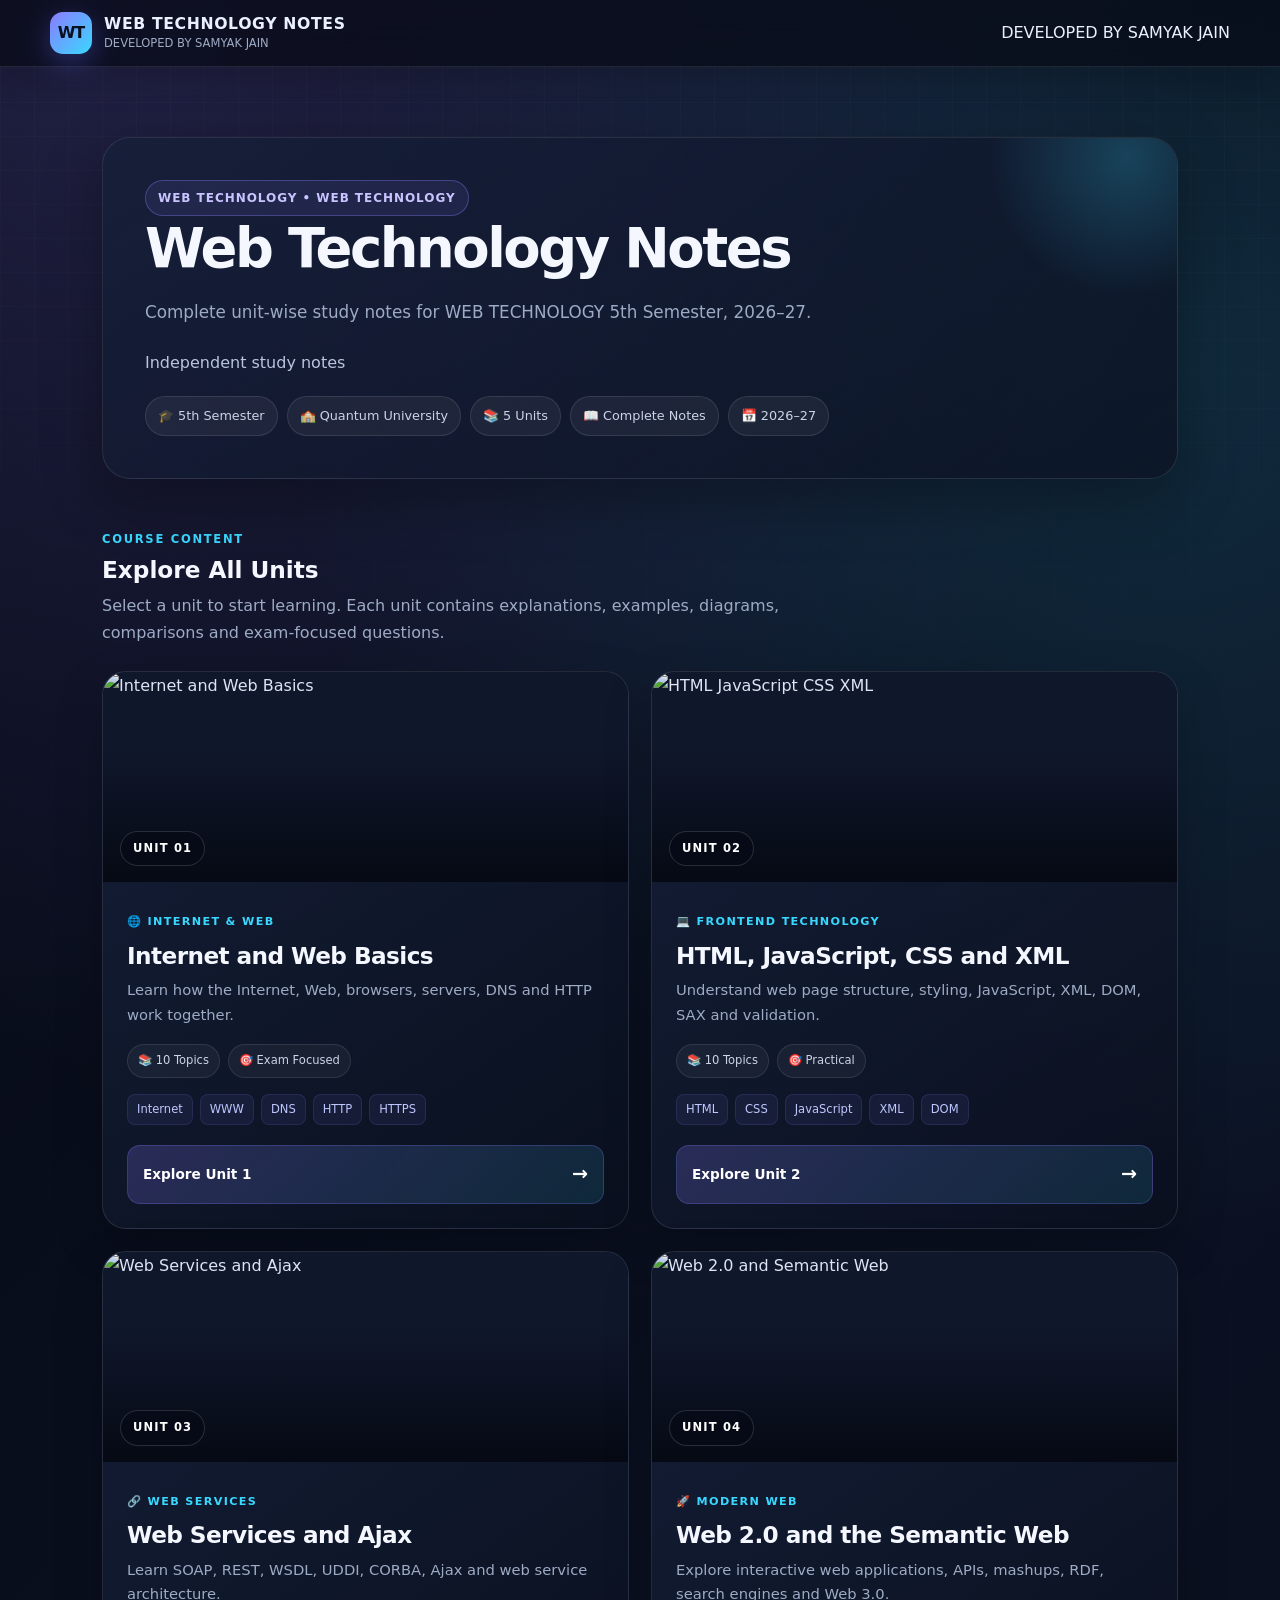
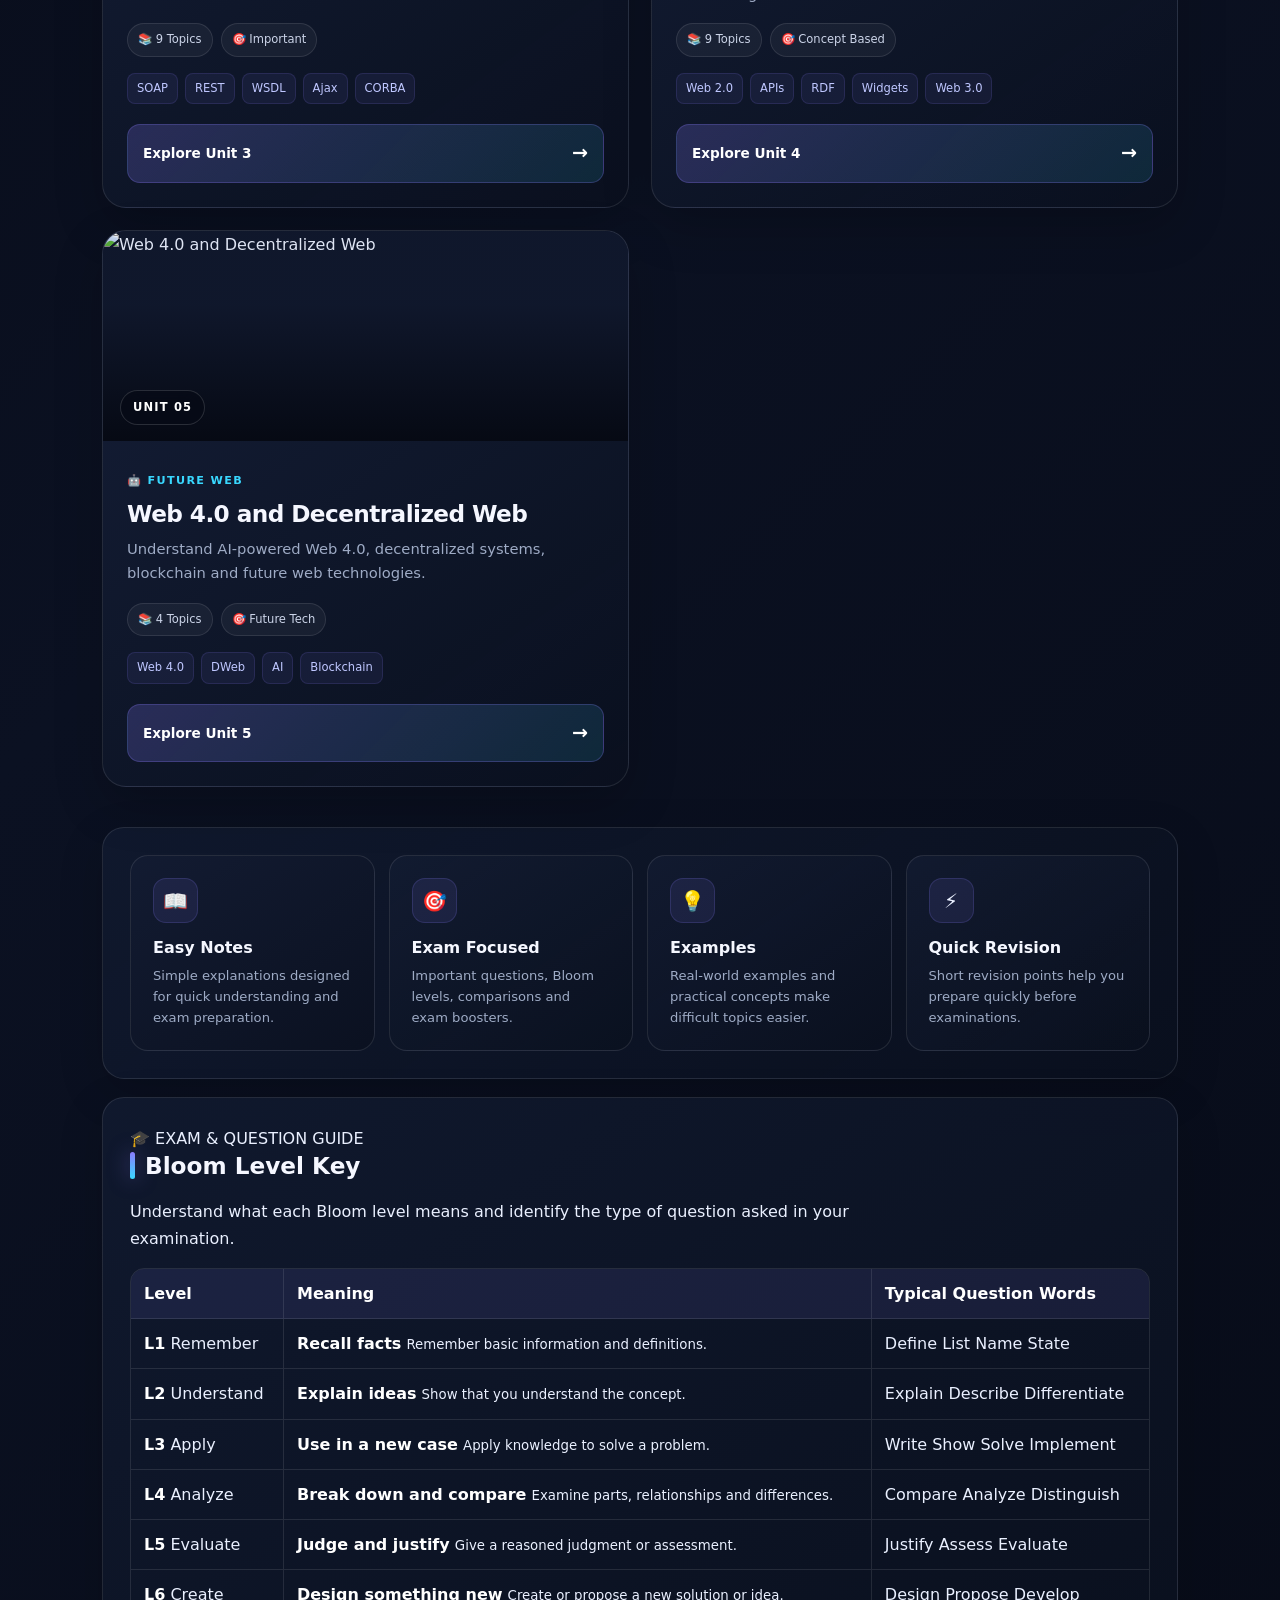
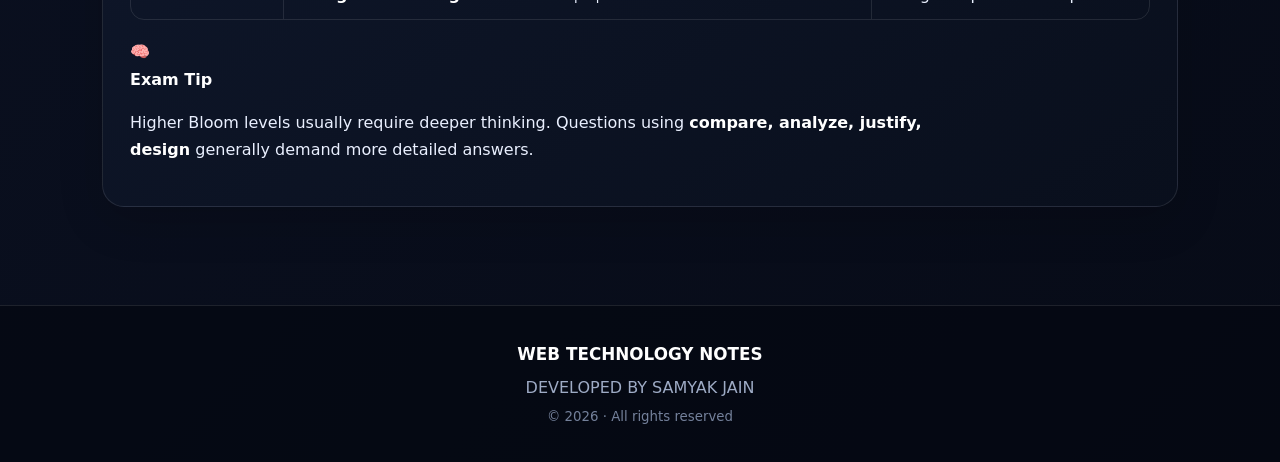
==== commit b0b9c35f: "Unify premium header and footer branding" ====
--- a/index.html
+++ b/index.html
@@ -5,7 +5,7 @@
     <meta charset="utf-8">
     <meta name="viewport" content="width=device-width, initial-scale=1">
 
-    <title>Web Technology Notes | Web Technology Notes</title>
+    <title>Web Technology Notes | Samyak Jain</title>
 
     <link rel="stylesheet" href="style.css">
 </head>
@@ -13,26 +13,16 @@
 <body>
 
 <header class="top">
-
-    <div class="top-inner">
-
-        <a class="brand" href="index.html">
-
-            <img
-                src="logo.png"
-                alt="Web Technology Notes Logo"
-                class="site-logo"
-            >
-
-            <span class="brand-copy">
-                <span class="brand-name">WEB TECHNOLOGY NOTES</span>
-                <span class="brand-subtitle">Unit-wise revision notes</span>
-            </span>
-
-        </a>
-
-    </div>
-
+  <div class="top-inner">
+    <a class="brand" href="index.html" aria-label="Web Technology Notes home">
+      <span class="brand-mark">WT</span>
+      <span class="brand-copy">
+        <span class="brand-name">WEB TECHNOLOGY NOTES</span>
+        <span class="brand-subtitle">DEVELOPED BY SAMYAK JAIN</span>
+      </span>
+    </a>
+    <span class="top-credit">DEVELOPED BY SAMYAK JAIN</span>
+  </div>
 </header>
 
 
@@ -101,7 +91,7 @@
     <div class="unit-image">
 
         <img
-            src="./unit1.jpg"
+            src="https://princemndl76.github.io/Web-_Tech_Notes/unit1.jpg"
             alt="Internet and Web Basics"
         >
 
@@ -156,7 +146,7 @@
             <div class="unit-image">
 
                 <img
-                    src="unit2.jpg"
+                    src="https://princemndl76.github.io/Web-_Tech_Notes/unit2.jpg"
                     alt="HTML JavaScript CSS XML"
                 >
 
@@ -211,7 +201,7 @@
             <div class="unit-image">
 
                 <img
-                    src="unit3.jpg"
+                    src="https://princemndl76.github.io/Web-_Tech_Notes/unit3.jpg"
                     alt="Web Services and Ajax"
                 >
 
@@ -266,7 +256,7 @@
             <div class="unit-image">
 
                 <img
-                    src="unit4.jpg"
+                    src="https://princemndl76.github.io/Web-_Tech_Notes/unit4.jpg"
                     alt="Web 2.0 and Semantic Web"
                 >
 
@@ -321,7 +311,7 @@
             <div class="unit-image">
 
                 <img
-                    src="unit5.jpg"
+                    src="https://princemndl76.github.io/Web-_Tech_Notes/unit5.jpg"
                     alt="Web 4.0 and Decentralized Web"
                 >
 
@@ -635,23 +625,9 @@
 
 
 <footer class="foot">
-
-    <strong>
-        Web Technology Notes
-    </strong>
-
-    <span>
-        Web Technology Notes · WEB TECHNOLOGY
-    </span>
-
-    <small>
-        Web Technology · Course Notes
-    </small>
-
-    <small>
-        © 2026 Web Technology Notes. All Rights Reserved.
-    </small>
-
+  <strong>WEB TECHNOLOGY NOTES</strong>
+  <span>DEVELOPED BY SAMYAK JAIN</span>
+  <small>© 2026 · All rights reserved</small>
 </footer>
 
 </body>
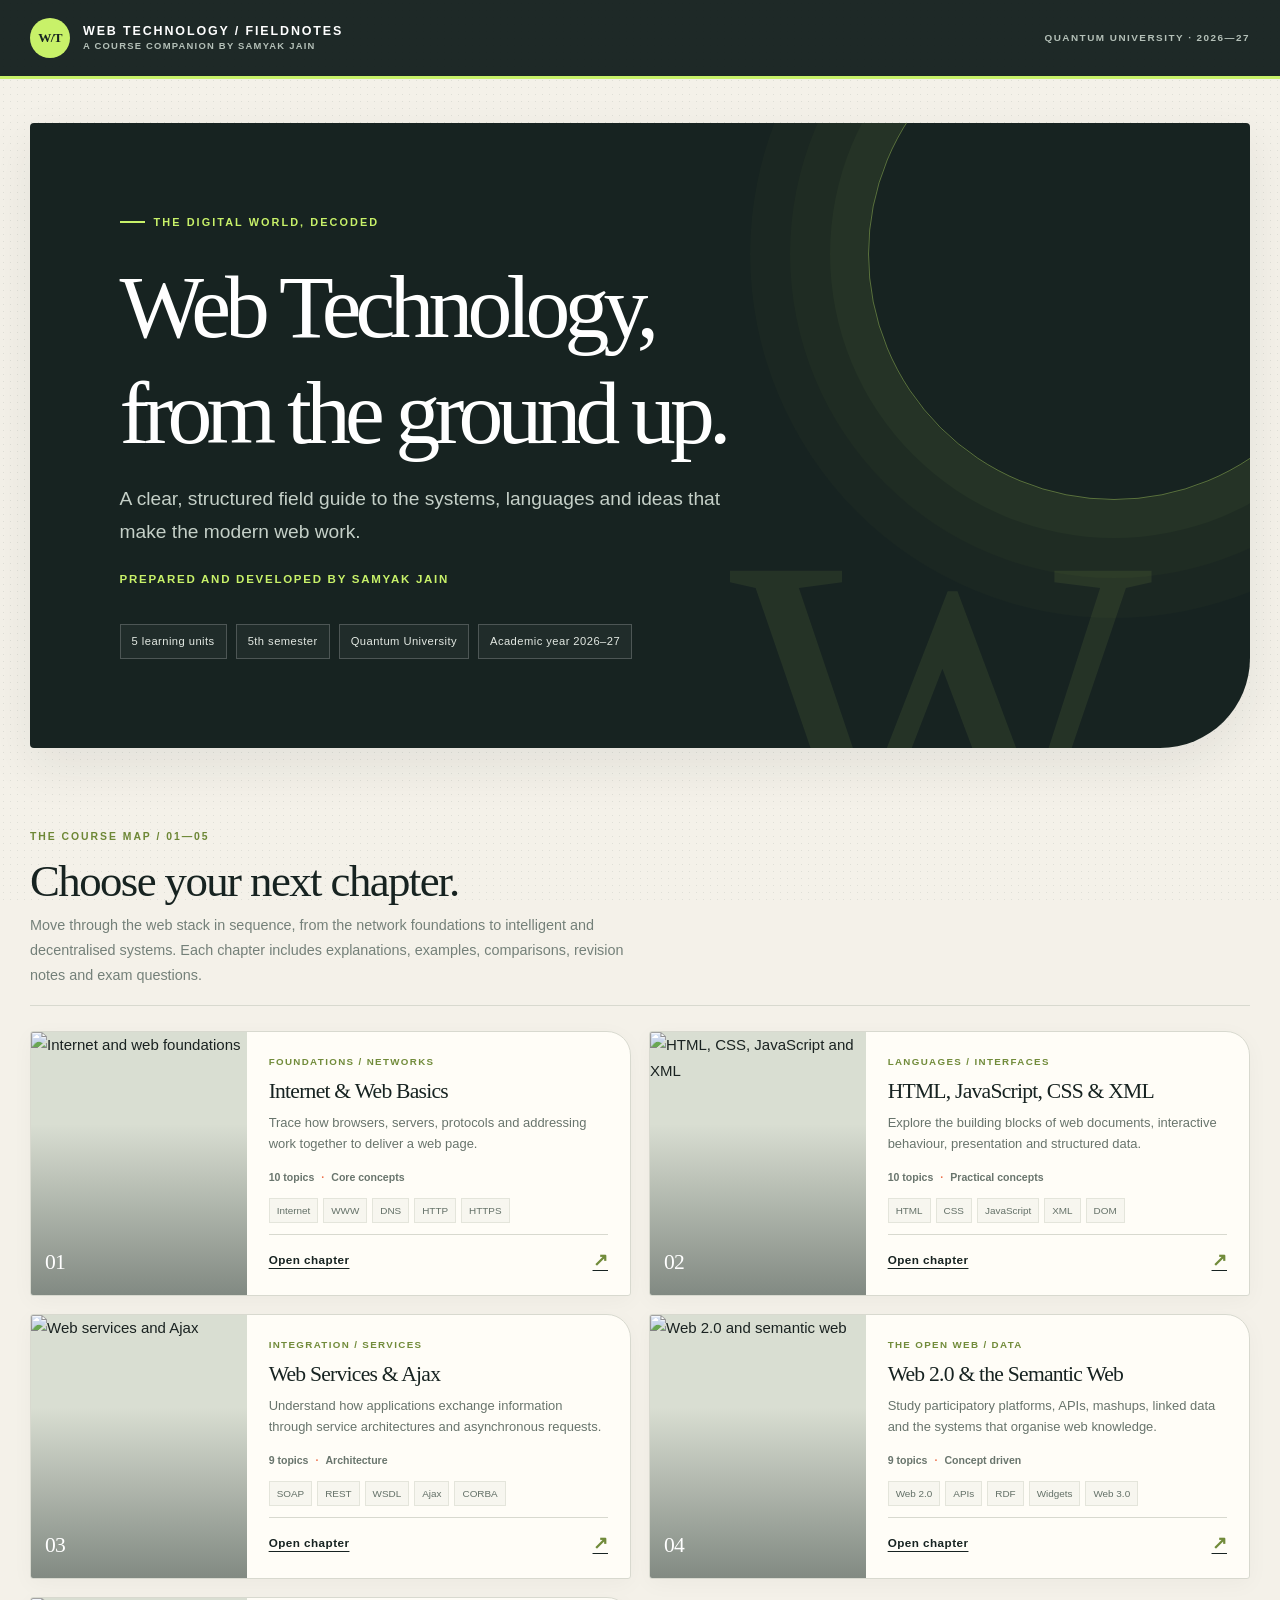
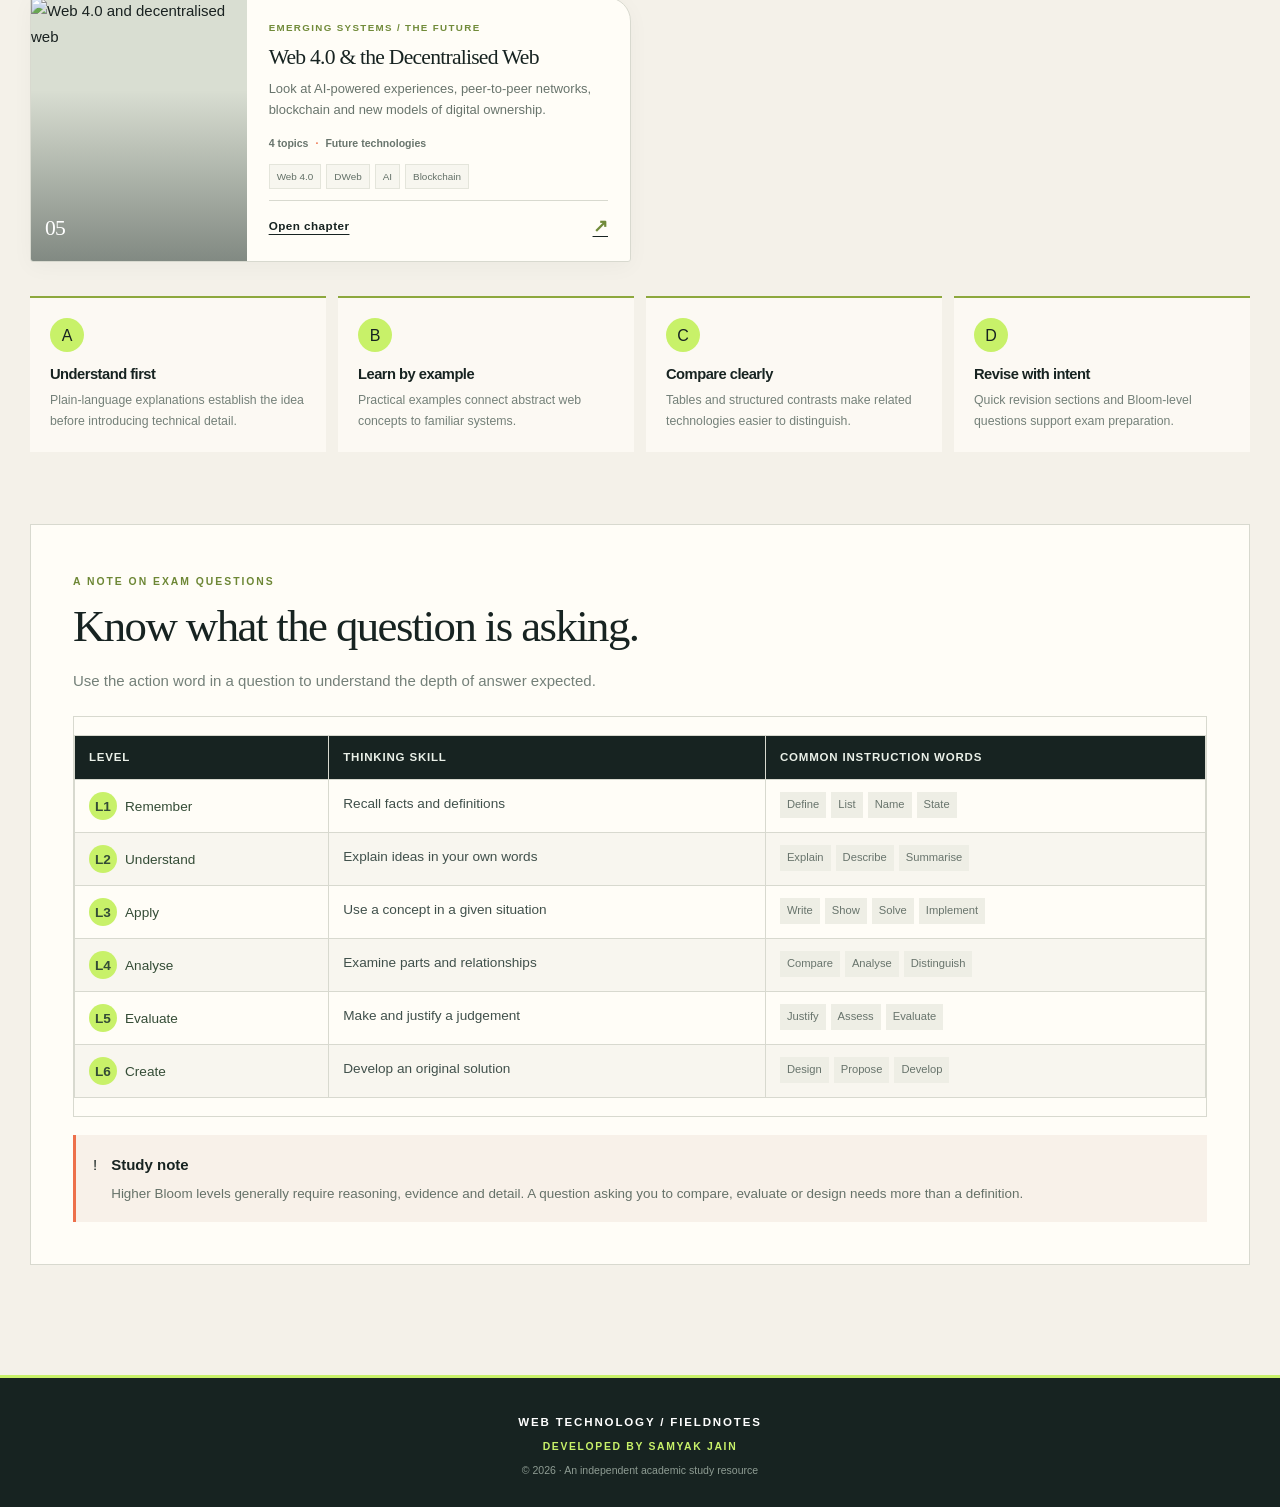
==== commit 32fa0c9e: "Rebuild homepage with original Fieldnotes course experience" ====
--- a/index.html
+++ b/index.html
@@ -1,634 +1,179 @@
-<!DOCTYPE html>
+<!doctype html>
 <html lang="en">
-
 <head>
-    <meta charset="utf-8">
-    <meta name="viewport" content="width=device-width, initial-scale=1">
-
-    <title>Web Technology Notes | Samyak Jain</title>
-
-    <link rel="stylesheet" href="style.css">
+  <meta charset="utf-8">
+  <meta name="viewport" content="width=device-width, initial-scale=1">
+  <meta name="theme-color" content="#172321">
+  <meta name="description" content="A structured, unit-wise field guide to Web Technology for Quantum University, prepared by Samyak Jain.">
+  <title>Web Technology Fieldnotes — Samyak Jain</title>
+  <link rel="stylesheet" href="style.css">
 </head>
-
 <body>
-
 <header class="top">
   <div class="top-inner">
-    <a class="brand" href="index.html" aria-label="Web Technology Notes home">
-      <span class="brand-mark">WT</span>
+    <a class="brand" href="index.html" aria-label="Web Technology Fieldnotes home">
+      <span class="brand-mark">W/T</span>
       <span class="brand-copy">
-        <span class="brand-name">WEB TECHNOLOGY NOTES</span>
-        <span class="brand-subtitle">DEVELOPED BY SAMYAK JAIN</span>
+        <span class="brand-name">WEB TECHNOLOGY / FIELDNOTES</span>
+        <span class="brand-subtitle">A COURSE COMPANION BY SAMYAK JAIN</span>
       </span>
     </a>
-    <span class="top-credit">DEVELOPED BY SAMYAK JAIN</span>
+    <span class="top-credit">QUANTUM UNIVERSITY · 2026—27</span>
   </div>
 </header>
 
+<main class="solo">
+  <section class="hero" aria-labelledby="page-title">
+    <span class="badge">THE DIGITAL WORLD, DECODED</span>
+    <h1 id="page-title">Web Technology,<br>from the ground up.</h1>
+    <p class="lead">A clear, structured field guide to the systems, languages and ideas that make the modern web work.</p>
+    <div class="hero-author">Prepared and developed by Samyak Jain</div>
+    <div class="hero-info">
+      <span>5 learning units</span>
+      <span>5th semester</span>
+      <span>Quantum University</span>
+      <span>Academic year 2026–27</span>
+    </div>
+  </section>
 
-<main class="solo">
+  <div class="section-heading">
+    <div>
+      <span class="mini-label">THE COURSE MAP / 01—05</span>
+      <h2>Choose your next chapter.</h2>
+      <p>Move through the web stack in sequence, from the network foundations to intelligent and decentralised systems. Each chapter includes explanations, examples, comparisons, revision notes and exam questions.</p>
+    </div>
+  </div>
 
-    <!-- HERO -->
+  <section class="unit-grid" aria-label="Course units">
+    <article class="unit-card">
+      <div class="unit-image">
+        <img src="https://princemndl76.github.io/Web-_Tech_Notes/unit1.jpg" alt="Internet and web foundations">
+        <span class="unit-number">01</span>
+      </div>
+      <div class="unit-content">
+        <span class="unit-label">FOUNDATIONS / NETWORKS</span>
+        <h3>Internet &amp; Web Basics</h3>
+        <p>Trace how browsers, servers, protocols and addressing work together to deliver a web page.</p>
+        <div class="unit-stats"><span>10 topics</span><span>Core concepts</span></div>
+        <div class="topic-preview"><span>Internet</span><span>WWW</span><span>DNS</span><span>HTTP</span><span>HTTPS</span></div>
+        <a class="unit-button" href="unit1.html">Open chapter <span>↗</span></a>
+      </div>
+    </article>
 
-    <div class="hero">
+    <article class="unit-card">
+      <div class="unit-image">
+        <img src="https://princemndl76.github.io/Web-_Tech_Notes/unit2.jpg" alt="HTML, CSS, JavaScript and XML">
+        <span class="unit-number">02</span>
+      </div>
+      <div class="unit-content">
+        <span class="unit-label">LANGUAGES / INTERFACES</span>
+        <h3>HTML, JavaScript, CSS &amp; XML</h3>
+        <p>Explore the building blocks of web documents, interactive behaviour, presentation and structured data.</p>
+        <div class="unit-stats"><span>10 topics</span><span>Practical concepts</span></div>
+        <div class="topic-preview"><span>HTML</span><span>CSS</span><span>JavaScript</span><span>XML</span><span>DOM</span></div>
+        <a class="unit-button" href="unit2.html">Open chapter <span>↗</span></a>
+      </div>
+    </article>
 
-        <span class="badge">
-            WEB TECHNOLOGY • WEB TECHNOLOGY
-        </span>
+    <article class="unit-card">
+      <div class="unit-image">
+        <img src="https://princemndl76.github.io/Web-_Tech_Notes/unit3.jpg" alt="Web services and Ajax">
+        <span class="unit-number">03</span>
+      </div>
+      <div class="unit-content">
+        <span class="unit-label">INTEGRATION / SERVICES</span>
+        <h3>Web Services &amp; Ajax</h3>
+        <p>Understand how applications exchange information through service architectures and asynchronous requests.</p>
+        <div class="unit-stats"><span>9 topics</span><span>Architecture</span></div>
+        <div class="topic-preview"><span>SOAP</span><span>REST</span><span>WSDL</span><span>Ajax</span><span>CORBA</span></div>
+        <a class="unit-button" href="unit3.html">Open chapter <span>↗</span></a>
+      </div>
+    </article>
 
-        <h1>
-            Web Technology Notes
-        </h1>
+    <article class="unit-card">
+      <div class="unit-image">
+        <img src="https://princemndl76.github.io/Web-_Tech_Notes/unit4.jpg" alt="Web 2.0 and semantic web">
+        <span class="unit-number">04</span>
+      </div>
+      <div class="unit-content">
+        <span class="unit-label">THE OPEN WEB / DATA</span>
+        <h3>Web 2.0 &amp; the Semantic Web</h3>
+        <p>Study participatory platforms, APIs, mashups, linked data and the systems that organise web knowledge.</p>
+        <div class="unit-stats"><span>9 topics</span><span>Concept driven</span></div>
+        <div class="topic-preview"><span>Web 2.0</span><span>APIs</span><span>RDF</span><span>Widgets</span><span>Web 3.0</span></div>
+        <a class="unit-button" href="unit4.html">Open chapter <span>↗</span></a>
+      </div>
+    </article>
 
-        <p class="lead">
-            Complete unit-wise study notes for WEB TECHNOLOGY 5th Semester, 2026–27.
-        </p>
+    <article class="unit-card">
+      <div class="unit-image">
+        <img src="https://princemndl76.github.io/Web-_Tech_Notes/unit5.jpg" alt="Web 4.0 and decentralised web">
+        <span class="unit-number">05</span>
+      </div>
+      <div class="unit-content">
+        <span class="unit-label">EMERGING SYSTEMS / THE FUTURE</span>
+        <h3>Web 4.0 &amp; the Decentralised Web</h3>
+        <p>Look at AI-powered experiences, peer-to-peer networks, blockchain and new models of digital ownership.</p>
+        <div class="unit-stats"><span>4 topics</span><span>Future technologies</span></div>
+        <div class="topic-preview"><span>Web 4.0</span><span>DWeb</span><span>AI</span><span>Blockchain</span></div>
+        <a class="unit-button" href="unit5.html">Open chapter <span>↗</span></a>
+      </div>
+    </article>
+  </section>
 
-        <div class="hero-author">
-            Independent study notes
-        </div>
+  <section class="study-features" aria-label="Study guide features">
+    <article class="feature-card">
+      <div class="feature-icon">A</div>
+      <h3>Understand first</h3>
+      <p>Plain-language explanations establish the idea before introducing technical detail.</p>
+    </article>
+    <article class="feature-card">
+      <div class="feature-icon">B</div>
+      <h3>Learn by example</h3>
+      <p>Practical examples connect abstract web concepts to familiar systems.</p>
+    </article>
+    <article class="feature-card">
+      <div class="feature-icon">C</div>
+      <h3>Compare clearly</h3>
+      <p>Tables and structured contrasts make related technologies easier to distinguish.</p>
+    </article>
+    <article class="feature-card">
+      <div class="feature-icon">D</div>
+      <h3>Revise with intent</h3>
+      <p>Quick revision sections and Bloom-level questions support exam preparation.</p>
+    </article>
+  </section>
 
-        <div class="hero-info">
-            <span>🎓 5th Semester</span>
-            <span>🏫 Quantum University</span>
-            <span>📚 5 Units</span>
-            <span>📖 Complete Notes</span>
-            <span>📅 2026–27</span>
-        </div>
-
+  <section class="bloom-section">
+    <div class="bloom-header">
+      <span class="bloom-label">A NOTE ON EXAM QUESTIONS</span>
+      <h2>Know what the question is asking.</h2>
+      <p>Use the action word in a question to understand the depth of answer expected.</p>
     </div>
-
-
-    <!-- COURSE CONTENT -->
-
-    <div class="section-heading">
-
-        <div>
-            <span class="mini-label">COURSE CONTENT</span>
-
-            <h2>
-                Explore All Units
-            </h2>
-
-            <p>
-                Select a unit to start learning. Each unit contains
-                explanations, examples, diagrams, comparisons and exam-focused questions.
-            </p>
-        </div>
-
+    <div class="bloom-table-wrap">
+      <table class="bloom-table">
+        <thead><tr><th>Level</th><th>Thinking skill</th><th>Common instruction words</th></tr></thead>
+        <tbody>
+          <tr><td><span class="bloom-badge"><strong>L1</strong> Remember</span></td><td>Recall facts and definitions</td><td><div class="question-words"><span>Define</span><span>List</span><span>Name</span><span>State</span></div></td></tr>
+          <tr><td><span class="bloom-badge"><strong>L2</strong> Understand</span></td><td>Explain ideas in your own words</td><td><div class="question-words"><span>Explain</span><span>Describe</span><span>Summarise</span></div></td></tr>
+          <tr><td><span class="bloom-badge"><strong>L3</strong> Apply</span></td><td>Use a concept in a given situation</td><td><div class="question-words"><span>Write</span><span>Show</span><span>Solve</span><span>Implement</span></div></td></tr>
+          <tr><td><span class="bloom-badge"><strong>L4</strong> Analyse</span></td><td>Examine parts and relationships</td><td><div class="question-words"><span>Compare</span><span>Analyse</span><span>Distinguish</span></div></td></tr>
+          <tr><td><span class="bloom-badge"><strong>L5</strong> Evaluate</span></td><td>Make and justify a judgement</td><td><div class="question-words"><span>Justify</span><span>Assess</span><span>Evaluate</span></div></td></tr>
+          <tr><td><span class="bloom-badge"><strong>L6</strong> Create</span></td><td>Develop an original solution</td><td><div class="question-words"><span>Design</span><span>Propose</span><span>Develop</span></div></td></tr>
+        </tbody>
+      </table>
     </div>
-
-
-    <!-- UNIT CARDS -->
-
-    <div class="unit-grid">
-
-
-        <!-- UNIT 1 -->
-
-       <article class="unit-card">
-
-    <div class="unit-image">
-
-        <img
-            src="https://princemndl76.github.io/Web-_Tech_Notes/unit1.jpg"
-            alt="Internet and Web Basics"
-        >
-
-        <span class="unit-number">
-            UNIT 01
-        </span>
-
+    <div class="bloom-tip">
+      <div class="bloom-tip-icon">!</div>
+      <div><strong>Study note</strong><p>Higher Bloom levels generally require reasoning, evidence and detail. A question asking you to compare, evaluate or design needs more than a definition.</p></div>
     </div>
-
-    <div class="unit-content">
-
-                <span class="unit-label">
-                    🌐 INTERNET & WEB
-                </span>
-
-                <h3>
-                    Internet and Web Basics
-                </h3>
-
-                <p>
-                    Learn how the Internet, Web, browsers, servers,
-                    DNS and HTTP work together.
-                </p>
-
-                <div class="unit-stats">
-                    <span>📚 10 Topics</span>
-                    <span>🎯 Exam Focused</span>
-                </div>
-
-                <div class="topic-preview">
-                    <span>Internet</span>
-                    <span>WWW</span>
-                    <span>DNS</span>
-                    <span>HTTP</span>
-                    <span>HTTPS</span>
-                </div>
-
-                <a class="unit-button" href="unit1.html">
-                    Explore Unit 1
-                    <span>→</span>
-                </a>
-
-            </div>
-
-        </article>
-
-
-        <!-- UNIT 2 -->
-
-        <article class="unit-card">
-
-            <div class="unit-image">
-
-                <img
-                    src="https://princemndl76.github.io/Web-_Tech_Notes/unit2.jpg"
-                    alt="HTML JavaScript CSS XML"
-                >
-
-                <span class="unit-number">
-                    UNIT 02
-                </span>
-
-            </div>
-
-            <div class="unit-content">
-
-                <span class="unit-label">
-                    💻 FRONTEND TECHNOLOGY
-                </span>
-
-                <h3>
-                    HTML, JavaScript, CSS and XML
-                </h3>
-
-                <p>
-                    Understand web page structure, styling,
-                    JavaScript, XML, DOM, SAX and validation.
-                </p>
-
-                <div class="unit-stats">
-                    <span>📚 10 Topics</span>
-                    <span>🎯 Practical</span>
-                </div>
-
-                <div class="topic-preview">
-                    <span>HTML</span>
-                    <span>CSS</span>
-                    <span>JavaScript</span>
-                    <span>XML</span>
-                    <span>DOM</span>
-                </div>
-
-                <a class="unit-button" href="unit2.html">
-                    Explore Unit 2
-                    <span>→</span>
-                </a>
-
-            </div>
-
-        </article>
-
-
-        <!-- UNIT 3 -->
-
-        <article class="unit-card">
-
-            <div class="unit-image">
-
-                <img
-                    src="https://princemndl76.github.io/Web-_Tech_Notes/unit3.jpg"
-                    alt="Web Services and Ajax"
-                >
-
-                <span class="unit-number">
-                    UNIT 03
-                </span>
-
-            </div>
-
-            <div class="unit-content">
-
-                <span class="unit-label">
-                    🔗 WEB SERVICES
-                </span>
-
-                <h3>
-                    Web Services and Ajax
-                </h3>
-
-                <p>
-                    Learn SOAP, REST, WSDL, UDDI, CORBA,
-                    Ajax and web service architecture.
-                </p>
-
-                <div class="unit-stats">
-                    <span>📚 9 Topics</span>
-                    <span>🎯 Important</span>
-                </div>
-
-                <div class="topic-preview">
-                    <span>SOAP</span>
-                    <span>REST</span>
-                    <span>WSDL</span>
-                    <span>Ajax</span>
-                    <span>CORBA</span>
-                </div>
-
-                <a class="unit-button" href="unit3.html">
-                    Explore Unit 3
-                    <span>→</span>
-                </a>
-
-            </div>
-
-        </article>
-
-
-        <!-- UNIT 4 -->
-
-        <article class="unit-card">
-
-            <div class="unit-image">
-
-                <img
-                    src="https://princemndl76.github.io/Web-_Tech_Notes/unit4.jpg"
-                    alt="Web 2.0 and Semantic Web"
-                >
-
-                <span class="unit-number">
-                    UNIT 04
-                </span>
-
-            </div>
-
-            <div class="unit-content">
-
-                <span class="unit-label">
-                    🚀 MODERN WEB
-                </span>
-
-                <h3>
-                    Web 2.0 and the Semantic Web
-                </h3>
-
-                <p>
-                    Explore interactive web applications,
-                    APIs, mashups, RDF, search engines and Web 3.0.
-                </p>
-
-                <div class="unit-stats">
-                    <span>📚 9 Topics</span>
-                    <span>🎯 Concept Based</span>
-                </div>
-
-                <div class="topic-preview">
-                    <span>Web 2.0</span>
-                    <span>APIs</span>
-                    <span>RDF</span>
-                    <span>Widgets</span>
-                    <span>Web 3.0</span>
-                </div>
-
-                <a class="unit-button" href="unit4.html">
-                    Explore Unit 4
-                    <span>→</span>
-                </a>
-
-            </div>
-
-        </article>
-
-
-        <!-- UNIT 5 -->
-
-        <article class="unit-card">
-
-            <div class="unit-image">
-
-                <img
-                    src="https://princemndl76.github.io/Web-_Tech_Notes/unit5.jpg"
-                    alt="Web 4.0 and Decentralized Web"
-                >
-
-                <span class="unit-number">
-                    UNIT 05
-                </span>
-
-            </div>
-
-            <div class="unit-content">
-
-                <span class="unit-label">
-                    🤖 FUTURE WEB
-                </span>
-
-                <h3>
-                    Web 4.0 and Decentralized Web
-                </h3>
-
-                <p>
-                    Understand AI-powered Web 4.0,
-                    decentralized systems, blockchain and future web technologies.
-                </p>
-
-                <div class="unit-stats">
-                    <span>📚 4 Topics</span>
-                    <span>🎯 Future Tech</span>
-                </div>
-
-                <div class="topic-preview">
-                    <span>Web 4.0</span>
-                    <span>DWeb</span>
-                    <span>AI</span>
-                    <span>Blockchain</span>
-                </div>
-
-                <a class="unit-button" href="unit5.html">
-                    Explore Unit 5
-                    <span>→</span>
-                </a>
-
-            </div>
-
-        </article>
-
-    </div>
-
-
-    <!-- STUDY FEATURES -->
-
-    <section class="study-features">
-
-        <div class="feature-card">
-
-            <div class="feature-icon">📖</div>
-
-            <h3>Easy Notes</h3>
-
-            <p>
-                Simple explanations designed for quick understanding
-                and exam preparation.
-            </p>
-
-        </div>
-
-
-        <div class="feature-card">
-
-            <div class="feature-icon">🎯</div>
-
-            <h3>Exam Focused</h3>
-
-            <p>
-                Important questions, Bloom levels,
-                comparisons and exam boosters.
-            </p>
-
-        </div>
-
-
-        <div class="feature-card">
-
-            <div class="feature-icon">💡</div>
-
-            <h3>Examples</h3>
-
-            <p>
-                Real-world examples and practical concepts
-                make difficult topics easier.
-            </p>
-
-        </div>
-
-
-        <div class="feature-card">
-
-            <div class="feature-icon">⚡</div>
-
-            <h3>Quick Revision</h3>
-
-            <p>
-                Short revision points help you prepare
-                quickly before examinations.
-            </p>
-
-        </div>
-
-    </section>
-
-
-    <!-- BLOOM LEVEL -->
-<section class="bloom-section">
-
-    <div class="bloom-header">
-
-        <div>
-            <span class="bloom-label">🎓 EXAM & QUESTION GUIDE</span>
-
-            <h2>
-                Bloom Level Key
-            </h2>
-
-            <p>
-                Understand what each Bloom level means and identify the
-                type of question asked in your examination.
-            </p>
-        </div>
-
-    </div>
-
-
-    <div class="bloom-table-wrap">
-
-        <table class="bloom-table">
-
-            <thead>
-                <tr>
-                    <th>Level</th>
-                    <th>Meaning</th>
-                    <th>Typical Question Words</th>
-                </tr>
-            </thead>
-
-            <tbody>
-
-                <tr>
-                    <td>
-                        <span class="bloom-badge l1">
-                            <strong>L1</strong>
-                            <span>Remember</span>
-                        </span>
-                    </td>
-
-                    <td>
-                        <strong>Recall facts</strong>
-                        <small>Remember basic information and definitions.</small>
-                    </td>
-
-                    <td>
-                        <div class="question-words">
-                            <span>Define</span>
-                            <span>List</span>
-                            <span>Name</span>
-                            <span>State</span>
-                        </div>
-                    </td>
-                </tr>
-
-
-                <tr>
-                    <td>
-                        <span class="bloom-badge l2">
-                            <strong>L2</strong>
-                            <span>Understand</span>
-                        </span>
-                    </td>
-
-                    <td>
-                        <strong>Explain ideas</strong>
-                        <small>Show that you understand the concept.</small>
-                    </td>
-
-                    <td>
-                        <div class="question-words">
-                            <span>Explain</span>
-                            <span>Describe</span>
-                            <span>Differentiate</span>
-                        </div>
-                    </td>
-                </tr>
-
-
-                <tr>
-                    <td>
-                        <span class="bloom-badge l3">
-                            <strong>L3</strong>
-                            <span>Apply</span>
-                        </span>
-                    </td>
-
-                    <td>
-                        <strong>Use in a new case</strong>
-                        <small>Apply knowledge to solve a problem.</small>
-                    </td>
-
-                    <td>
-                        <div class="question-words">
-                            <span>Write</span>
-                            <span>Show</span>
-                            <span>Solve</span>
-                            <span>Implement</span>
-                        </div>
-                    </td>
-                </tr>
-
-
-                <tr>
-                    <td>
-                        <span class="bloom-badge l4">
-                            <strong>L4</strong>
-                            <span>Analyze</span>
-                        </span>
-                    </td>
-
-                    <td>
-                        <strong>Break down and compare</strong>
-                        <small>Examine parts, relationships and differences.</small>
-                    </td>
-
-                    <td>
-                        <div class="question-words">
-                            <span>Compare</span>
-                            <span>Analyze</span>
-                            <span>Distinguish</span>
-                        </div>
-                    </td>
-                </tr>
-
-
-                <tr>
-                    <td>
-                        <span class="bloom-badge l5">
-                            <strong>L5</strong>
-                            <span>Evaluate</span>
-                        </span>
-                    </td>
-
-                    <td>
-                        <strong>Judge and justify</strong>
-                        <small>Give a reasoned judgment or assessment.</small>
-                    </td>
-
-                    <td>
-                        <div class="question-words">
-                            <span>Justify</span>
-                            <span>Assess</span>
-                            <span>Evaluate</span>
-                        </div>
-                    </td>
-                </tr>
-
-
-                <tr>
-                    <td>
-                        <span class="bloom-badge l6">
-                            <strong>L6</strong>
-                            <span>Create</span>
-                        </span>
-                    </td>
-
-                    <td>
-                        <strong>Design something new</strong>
-                        <small>Create or propose a new solution or idea.</small>
-                    </td>
-
-                    <td>
-                        <div class="question-words">
-                            <span>Design</span>
-                            <span>Propose</span>
-                            <span>Develop</span>
-                        </div>
-                    </td>
-                </tr>
-
-            </tbody>
-
-        </table>
-
-    </div>
-
-
-    <div class="bloom-tip">
-
-        <div class="bloom-tip-icon">
-            🧠
-        </div>
-
-        <div>
-            <strong>Exam Tip</strong>
-            <p>
-                Higher Bloom levels usually require deeper thinking.
-                Questions using <b>compare, analyze, justify, design</b>
-                generally demand more detailed answers.
-            </p>
-        </div>
-
-    </div>
-
-</section>
+  </section>
 </main>
 
-
 <footer class="foot">
-  <strong>WEB TECHNOLOGY NOTES</strong>
+  <strong>WEB TECHNOLOGY / FIELDNOTES</strong>
   <span>DEVELOPED BY SAMYAK JAIN</span>
-  <small>© 2026 · All rights reserved</small>
+  <small>© 2026 · An independent academic study resource</small>
 </footer>
-
 </body>
-</html>
+</html>
--- a/style.css
+++ b/style.css
@@ -1,1493 +1,187 @@
+/* FIELDNOTES — an original editorial interface for Web Technology */
 :root {
-    --bg: #070b17;
-    --surface: rgba(16, 24, 44, .78);
-    --surface2: rgba(25, 35, 61, .72);
-    --text: #eaf0ff;
-    --muted: #9eabc5;
-    --line: rgba(255, 255, 255, .10);
-    --primary: #8b7cff;
-    --secondary: #39d8ff;
-    --accent: #ff79c6;
-    --code: #0b1224;
-    --shadow: 0 20px 60px rgba(0, 0, 0, .30);
+  color-scheme: light;
+  --paper: #f4f1e9;
+  --paper-deep: #eae5d9;
+  --ink: #172321;
+  --ink-soft: #40504b;
+  --muted: #748079;
+  --line: #d8d9cf;
+  --panel: #fffdf7;
+  --green: #c8f169;
+  --green-deep: #8da83d;
+  --orange: #ed704b;
+  --shadow: 0 18px 50px rgba(26,42,35,.08);
+  --serif: Georgia, "Times New Roman", serif;
 }
-
-* {
-    box-sizing: border-box;
+* { box-sizing:border-box; }
+html { scroll-behavior:smooth; scroll-padding-top:100px; }
+body {
+  margin:0; min-height:100vh; background:var(--paper); color:var(--ink);
+  font-family: "Avenir Next", Avenir, Inter, -apple-system, BlinkMacSystemFont, "Segoe UI", sans-serif;
+  font-size:15px; line-height:1.72; -webkit-font-smoothing:antialiased;
 }
-
-html {
-    scroll-behavior: smooth;
-    scroll-padding-top: 100px;
+body:before { content:""; position:fixed; inset:0; z-index:-1; pointer-events:none; opacity:.14;
+  background-image:radial-gradient(#64756b .55px,transparent .55px); background-size:7px 7px; }
+::selection { background:var(--green); color:var(--ink); }
+a { color:#355d4b; text-underline-offset:4px; }
+a:hover { color:#172321; }
+img { max-width:100%; }
+.top { position:sticky; top:0; z-index:50; padding:0 30px; background:rgba(23,35,33,.97); color:#fff; border-bottom:3px solid var(--green); }
+.top-inner { width:min(1220px,100%); min-height:76px; margin:auto; display:flex; align-items:center; justify-content:space-between; gap:20px; }
+.brand { display:flex; align-items:center; gap:13px; color:#fff; text-decoration:none; }
+.brand-mark { width:40px; height:40px; display:grid; place-items:center; border-radius:50%; color:var(--ink); background:var(--green); font-family:var(--serif); font-weight:800; font-size:.82rem; letter-spacing:-.05em; box-shadow:none; }
+.brand-copy { display:flex; flex-direction:column; gap:2px; line-height:1.15; }
+.brand-name { color:#fff; font-size:.78rem; font-weight:800; letter-spacing:.15em; }
+.brand-subtitle { color:#b4c0b8; font-size:.59rem; font-weight:650; letter-spacing:.13em; }
+.top-credit { color:#b4c0b8; font-size:.62rem; font-weight:700; letter-spacing:.15em; }
+h1,h2,h3,h4 { color:var(--ink); line-height:1.18; letter-spacing:-.035em; }
+h1 { font-family:var(--serif); font-size:clamp(2.8rem,7vw,6.3rem); font-weight:500; letter-spacing:-.065em; }
+h2 { font-family:var(--serif); font-size:clamp(1.8rem,3.5vw,2.8rem); font-weight:500; }
+h3 { font-size:1.18rem; font-weight:750; }
+p { color:var(--ink-soft); }
+.solo { width:min(1220px,calc(100% - 52px)); margin:auto; padding:44px 0 70px; }
+.hero {
+  position:relative; min-height:440px; overflow:hidden; display:flex; flex-direction:column; justify-content:center;
+  margin:0 0 74px; padding:clamp(34px,7vw,92px); border-radius:4px 4px 90px 4px;
+  background:var(--ink); color:#fff; box-shadow:var(--shadow);
 }
-
-body {
-    margin: 0;
-    color: var(--text);
-    font-family: Inter, ui-sans-serif, system-ui, -apple-system, "Segoe UI",
-        Roboto, Arial, sans-serif;
-    line-height: 1.7;
-    background:
-        radial-gradient(circle at 10% 0%, rgba(139, 124, 255, .20), transparent 28%),
-        radial-gradient(circle at 90% 10%, rgba(57, 216, 255, .14), transparent 25%),
-        linear-gradient(135deg, #060914, #0b1122 48%, #070b17);
-    min-height: 100vh;
+.hero:before { content:""; position:absolute; width:490px; height:490px; right:-110px; top:-115px; border:1px solid rgba(200,241,105,.38); border-radius:50%; box-shadow:0 0 0 38px rgba(200,241,105,.035),0 0 0 78px rgba(200,241,105,.025),0 0 0 118px rgba(200,241,105,.018); }
+.hero:after { content:"W"; position:absolute; right:8%; bottom:-.42em; color:rgba(200,241,105,.08); font-family:var(--serif); font-size:clamp(18rem,35vw,33rem); line-height:1; pointer-events:none; }
+.hero > * { position:relative; z-index:1; }
+.hero .badge { display:inline-flex; align-items:center; gap:9px; color:var(--green); font-size:.68rem; font-weight:800; letter-spacing:.19em; }
+.hero .badge:before { content:""; width:25px; height:2px; background:var(--green); }
+.hero h1 { max-width:760px; margin:23px 0 16px; color:#fff; }
+.hero .lead { max-width:610px; margin:0; color:#c5d0c8; font-size:clamp(1rem,1.7vw,1.2rem); }
+.hero-author { margin-top:22px; color:var(--green); font-size:.72rem; font-weight:750; letter-spacing:.15em; text-transform:uppercase; }
+.hero-info { display:flex; flex-wrap:wrap; gap:9px; margin-top:34px; }
+.hero-info span { padding:7px 11px; border:1px solid rgba(255,255,255,.2); color:#e3e9e3; background:rgba(255,255,255,.04); font-size:.7rem; letter-spacing:.04em; }
+.section-heading { display:flex; align-items:end; justify-content:space-between; gap:25px; margin:0 0 25px; padding-bottom:18px; border-bottom:1px solid var(--line); }
+.section-heading h2 { margin:7px 0 5px; }
+.section-heading p { max-width:610px; margin:0; color:var(--muted); font-size:.9rem; }
+.mini-label,.bloom-label { color:#6d8735; font-size:.65rem; font-weight:850; letter-spacing:.19em; }
+.unit-grid { display:grid; grid-template-columns:repeat(2,minmax(0,1fr)); gap:18px; }
+.unit-card { display:grid; grid-template-columns: minmax(135px, .72fr) 1.28fr; overflow:hidden; min-height:265px; border:1px solid var(--line); border-radius:3px 24px 3px 3px; background:var(--panel); box-shadow:0 5px 22px rgba(26,42,35,.035); transition:transform .22s ease,box-shadow .22s ease,border-color .22s ease; }
+.unit-card:hover { transform:translateY(-4px); border-color:#aab99a; box-shadow:var(--shadow); }
+.unit-image { position:relative; min-height:100%; overflow:hidden; background:#d9ded2; }
+.unit-image img { width:100%; height:100%; position:absolute; inset:0; object-fit:cover; filter:saturate(.72); transition:transform .4s ease,filter .4s ease; }
+.unit-card:hover .unit-image img { transform:scale(1.045); filter:saturate(.95); }
+.unit-image:after { content:""; position:absolute; inset:0; background:linear-gradient(0deg,rgba(23,35,33,.45),transparent 65%); }
+.unit-number { position:absolute; z-index:2; left:14px; bottom:14px; color:#fff; font-family:var(--serif); font-size:1.35rem; letter-spacing:-.04em; }
+.unit-content { display:flex; flex-direction:column; align-items:flex-start; padding:22px 22px 20px; }
+.unit-label { color:#718b3a; font-size:.61rem; font-weight:850; letter-spacing:.14em; }
+.unit-content h3 { margin:8px 0 8px; font-family:var(--serif); font-size:1.35rem; font-weight:500; line-height:1.2; }
+.unit-content p { margin:0; color:#68746c; font-size:.81rem; line-height:1.6; }
+.unit-stats { display:flex; flex-wrap:wrap; gap:7px; margin-top:13px; }
+.unit-stats span { color:#69756d; font-size:.66rem; font-weight:650; }
+.unit-stats span + span:before { content:"·"; margin-right:7px; color:var(--orange); }
+.topic-preview { display:flex; flex-wrap:wrap; gap:5px; margin-top:12px; }
+.topic-preview span { padding:3px 7px; border:1px solid #e4e5db; color:#637067; background:#f7f6ef; font-size:.62rem; }
+.unit-button { display:flex; align-items:center; justify-content:space-between; gap:14px; width:100%; margin-top:auto; padding:10px 0 0; border:0; border-top:1px solid var(--line); color:var(--ink); background:transparent; font-size:.73rem; font-weight:800; letter-spacing:.04em; }
+.unit-button span { color:#718b3a; font-size:1.1rem; transition:transform .2s ease; }
+.unit-button:hover { color:#718b3a; }
+.unit-button:hover span { transform:translateX(4px); }
+.study-features { display:grid; grid-template-columns:repeat(4,minmax(0,1fr)); gap:12px; margin:34px 0 72px; }
+.feature-card { padding:20px; border-top:2px solid var(--green-deep); background:rgba(255,253,247,.7); }
+.feature-icon { width:34px; height:34px; display:grid; place-items:center; margin-bottom:14px; border-radius:50%; color:var(--ink); background:var(--green); font-size:1rem; }
+.feature-card h3 { margin:0 0 6px; font-size:.92rem; }
+.feature-card p { margin:0; color:var(--muted); font-size:.77rem; }
+.bloom-section { margin-top:50px; padding:clamp(22px,4vw,42px); border:1px solid var(--line); background:var(--panel); }
+.bloom-header { margin-bottom:22px; }
+.bloom-header h2 { margin:7px 0; }
+.bloom-header p { max-width:660px; color:var(--muted); }
+.bloom-table-wrap { overflow-x:auto; border:1px solid var(--line); }
+table { width:100%; border-collapse:collapse; margin:18px 0; font-size:.85rem; }
+th,td { padding:12px 14px; border:1px solid var(--line); text-align:left; vertical-align:top; }
+th { color:#eaf0e8; background:var(--ink); font-size:.72rem; letter-spacing:.07em; text-transform:uppercase; }
+td { color:var(--ink-soft); background:#fffdf7; }
+tr:nth-child(even) td { background:#f8f6ef; }
+.bloom-badge { display:inline-flex; align-items:center; gap:8px; color:#344c36; }
+.bloom-badge strong { display:grid; width:28px; height:28px; place-items:center; border-radius:50%; background:var(--green); }
+.question-words { display:flex; flex-wrap:wrap; gap:5px; }
+.question-words span { padding:3px 7px; color:#68746c; background:#eeeee5; font-size:.7rem; }
+.bloom-tip { display:flex; gap:14px; align-items:flex-start; margin-top:18px; padding:17px; border-left:3px solid var(--orange); background:#f8f1e9; }
+.bloom-tip p { margin:4px 0 0; color:#657168; font-size:.84rem; }
+.foot { margin-top:40px; padding:35px 20px 28px; display:flex; flex-direction:column; align-items:center; gap:5px; background:var(--ink); border-top:3px solid var(--green); color:#c5d0c8; text-align:center; }
+.foot strong { color:#fff; font-size:.72rem; letter-spacing:.16em; }
+.foot span { color:var(--green); font-size:.65rem; font-weight:750; letter-spacing:.16em; }
+.foot small { color:#8e9c93; font-size:.66rem; }
+.layout { width:min(1280px,calc(100% - 52px)); margin:34px auto 70px; display:grid; grid-template-columns:255px minmax(0,1fr); gap:34px; align-items:start; }
+.layout main { min-width:0; }
+.layout main > h1 { margin:10px 0 28px; padding:28px 32px; border-left:5px solid var(--green-deep); background:var(--ink); color:#fff; font-family:var(--serif); font-size:clamp(2rem,4vw,3.35rem); font-weight:500; }
+.toc { position:sticky; top:100px; max-height:calc(100vh - 120px); overflow:auto; padding:18px 15px; border:1px solid var(--line); border-radius:3px 18px 3px 3px; background:var(--panel); }
+.toc-title { margin:0 0 12px; padding:0 8px 12px; border-bottom:1px solid var(--line); color:#748079; font-size:.63rem; font-weight:850; letter-spacing:.16em; text-transform:uppercase; }
+.toc ul { list-style:none; margin:0; padding:0; }
+.toc li { margin:2px 0; }
+.toc a { display:block; padding:7px 8px; border-left:2px solid transparent; color:#66736a; font-size:.75rem; line-height:1.45; text-decoration:none; }
+.toc a:hover { border-left-color:var(--green-deep); color:var(--ink); background:#f3f3e9; }
+.layout main section { margin:15px 0; padding:clamp(20px,3vw,32px); border:1px solid var(--line); border-radius:3px 20px 3px 3px; background:var(--panel); box-shadow:0 5px 20px rgba(26,42,35,.035); }
+.layout main section h2 { margin:0 0 16px; padding-bottom:12px; border-bottom:1px solid #e6e5da; font-family:var(--serif); font-size:1.65rem; font-weight:500; }
+.layout main section h3 { margin-top:22px; }
+.layout main p,.layout main li { color:#4f5d54; }
+.layout main li { margin:.35em 0; }
+.layout main strong,.layout main b { color:#26372f; }
+.exam-booster,.topic-intro,.key-points,.memory-trick,.real-example,.difference-box,.bloom { margin:20px 0; padding:18px 20px; border:1px solid #dfe4d4; border-radius:3px 14px 3px 3px; background:#f5f6ed; color:#3f4b42; }
+.exam-booster h3,.topic-intro-title { margin:0 0 8px; color:#536d2e; }
+.exam-booster p,.topic-intro p,.memory-trick p,.real-example p { color:#58675d; }
+.real-example { border-left:3px solid var(--orange); background:#fbf2ec; }
+.memory-trick { background:#f3f5e9; }
+.memory-trick h3 { color:#637c35; }
+.flow-diagram { display:flex; align-items:center; justify-content:center; flex-wrap:wrap; gap:10px; margin:24px 0; }
+.flow-box { min-width:135px; padding:14px; text-align:center; border:1px solid #d7ddcf; border-radius:3px 12px 3px 3px; background:#f6f7ef; color:var(--ink); font-weight:750; box-shadow:none; }
+.flow-box small { display:block; margin-top:4px; color:var(--muted); font-weight:500; }
+.flow-arrow { color:#78913f; font-size:1.4rem; font-weight:900; }
+.pros-cons { display:grid; grid-template-columns:1fr 1fr; gap:13px; margin:22px 0; }
+.pros,.cons { padding:18px; border:1px solid var(--line); border-radius:3px 13px 3px 3px; }
+.pros { background:#f1f5e9; }
+.cons { background:#fbf0e9; }
+.pros h3,.cons h3 { margin-top:0; }
+.topic-visual { overflow:hidden; margin:22px 0; border:1px solid var(--line); border-radius:3px 16px 3px 3px; background:var(--panel); }
+.topic-visual img { width:100%; max-height:330px; display:block; object-fit:cover; }
+.topic-caption { padding:12px 16px; border-top:1px solid var(--line); color:var(--muted); font-size:.82rem; }
+.topic-tags { display:flex; flex-wrap:wrap; gap:7px; margin:17px 0; }
+.topic-tag { padding:5px 9px; border:1px solid var(--line); color:#5c6b60; background:#f8f7f0; font-size:.7rem; font-weight:700; }
+.pager { display:flex; align-items:center; justify-content:space-between; flex-wrap:wrap; gap:10px; margin:30px 0; }
+.pager a { display:inline-flex; justify-content:center; padding:10px 15px; border:1px solid var(--ink); color:#fff; background:var(--ink); font-size:.76rem; font-weight:750; text-decoration:none; }
+.pager a:hover { color:var(--ink); background:var(--green); border-color:var(--green); }
+.crumbs { width:min(1220px,calc(100% - 52px)); margin:20px auto; color:var(--muted); font-size:.82rem; }
+.crumbs a { color:#536d2e; }
+.crumbs span:last-child { color:var(--ink); font-weight:700; }
+pre { overflow-x:auto; padding:18px; border:1px solid #dfe2d7; border-radius:3px 12px 3px 3px; background:#f0f1e9; color:#29382f; font-size:.84rem; line-height:1.65; }
+code { color:#49682b; font-family:ui-monospace,SFMono-Regular,Menlo,Consolas,monospace; }
+:focus-visible { outline:3px solid var(--orange); outline-offset:3px; }
+@media(max-width:980px) {
+  .unit-grid { grid-template-columns:1fr; }
+  .study-features { grid-template-columns:repeat(2,minmax(0,1fr)); }
+  .layout { grid-template-columns:1fr; gap:18px; }
+  .toc { position:relative; top:auto; max-height:none; }
+  .toc ul { display:grid; grid-template-columns:repeat(2,minmax(0,1fr)); gap:2px 8px; }
 }
-
-body:before {
-    content: "";
-    position: fixed;
-    inset: 0;
-    pointer-events: none;
-    background-image:
-        linear-gradient(rgba(255, 255, 255, .025) 1px, transparent 1px),
-        linear-gradient(90deg, rgba(255, 255, 255, .025) 1px, transparent 1px);
-    background-size: 34px 34px;
-    mask-image: linear-gradient(to bottom, black, transparent 90%);
+@media(max-width:620px) {
+  .top { padding:0 15px; }
+  .top-inner { min-height:66px; }
+  .top-credit { display:none; }
+  .brand-name { font-size:.68rem; }
+  .brand-subtitle { font-size:.53rem; }
+  .solo,.layout { width:calc(100% - 28px); }
+  .solo { padding-top:20px; }
+  .hero { min-height:390px; margin-bottom:48px; padding:30px 23px; border-radius:3px 3px 55px 3px; }
+  .hero:before { width:270px; height:270px; right:-145px; top:-40px; }
+  .hero:after { right:-4%; font-size:17rem; }
+  .hero h1 { font-size:3rem; }
+  .section-heading { display:block; }
+  .unit-card { grid-template-columns:105px minmax(0,1fr); min-height:240px; }
+  .unit-content { padding:16px 14px; }
+  .unit-content h3 { font-size:1.12rem; }
+  .unit-content p { font-size:.74rem; }
+  .unit-image { min-height:100%; }
+  .unit-number { left:9px; bottom:10px; font-size:1rem; }
+  .topic-preview { display:none; }
+  .study-features,.pros-cons { grid-template-columns:1fr; }
+  .layout main > h1 { padding:22px 19px; }
+  .layout main section { padding:20px 16px; }
+  .toc ul { grid-template-columns:1fr; }
+  table { min-width:560px; }
+  .bloom-table-wrap table { min-width:680px; }
 }
-
-a {
-    color: #aeb8ff;
-    text-underline-offset: 4px;
-}
-
-a:hover {
-    color: #fff;
-}
-
-
-/* ========================================
-   HEADER
-======================================== */
-
-.top {
-    position: sticky;
-    top: 0;
-    z-index: 50;
-    padding: 12px 20px;
-    background: rgba(7, 11, 23, .72);
-    backdrop-filter: blur(18px);
-    -webkit-backdrop-filter: blur(18px);
-    border-bottom: 1px solid var(--line);
-    box-shadow: 0 10px 35px rgba(0, 0, 0, .18);
-}
-
-.top-inner {
-    max-width: 1180px;
-    margin: auto;
-    display: flex;
-    align-items: center;
-    justify-content: space-between;
-    gap: 18px;
-}
-
-
-/* ========================================
-   BRAND
-======================================== */
-
-.brand {
-    display: flex;
-    align-items: center;
-    gap: 12px;
-    text-decoration: none;
-    color: var(--text);
-    min-width: 0;
-}
-
-
-/* FIXED LOGO */
-
-.site-logo {
-    width: 48px;
-    height: 48px;
-    max-width: 48px;
-    max-height: 48px;
-    object-fit: contain;
-    display: block;
-    flex-shrink: 0;
-
-    /* IMPORTANT */
-    position: static;
-}
-
-
-/* Keep this for pages that still use PM instead of logo.png */
-
-.brand-mark {
-    width: 42px;
-    height: 42px;
-    border-radius: 13px;
-    display: grid;
-    place-items: center;
-    font-weight: 900;
-    letter-spacing: -1px;
-    background: linear-gradient(135deg, var(--primary), var(--secondary));
-    color: #07101d;
-    box-shadow: 0 8px 28px rgba(99, 104, 255, .35);
-    flex-shrink: 0;
-}
-
-.brand-copy {
-    display: flex;
-    flex-direction: column;
-    line-height: 1.15;
-    min-width: 0;
-}
-
-.brand-name {
-    font-weight: 850;
-    letter-spacing: .04em;
-    font-size: .98rem;
-}
-
-.brand-subtitle {
-    font-size: .72rem;
-    color: var(--muted);
-    margin-top: 4px;
-}
-
-
-/* ========================================
-   GENERAL IMAGES
-======================================== */
-
-img {
-    max-width: 100%;
-}
-
-
-/* ========================================
-   BREADCRUMBS
-======================================== */
-
-.crumbs {
-    max-width: 1180px;
-    margin: 0 auto;
-    font-size: .86rem;
-    color: var(--muted);
-}
-
-.crumbs a {
-    text-decoration: none;
-}
-
-.crumbs .sep {
-    margin: 0 8px;
-    color: #65718c;
-}
-
-.crumbs span:last-child {
-    color: #dce5ff;
-    font-weight: 700;
-}
-
-
-/* ========================================
-   HEADINGS
-======================================== */
-
-h1,
-h2,
-h3 {
-    color: #f5f7ff;
-    line-height: 1.2;
-}
-
-h1 {
-    font-size: clamp(2rem, 5vw, 3.4rem);
-    letter-spacing: -.045em;
-    margin: 0 0 10px;
-}
-
-h2 {
-    font-size: 1.45rem;
-    margin: 0 0 18px;
-    display: flex;
-    align-items: center;
-    gap: 10px;
-}
-
-h2:before {
-    content: "";
-    width: 5px;
-    height: 27px;
-    border-radius: 8px;
-    background: linear-gradient(var(--primary), var(--secondary));
-    box-shadow: 0 0 20px rgba(139, 124, 255, .5);
-}
-
-
-/* ========================================
-   TEXT
-======================================== */
-
-.lead {
-    color: var(--muted);
-    font-size: 1.05rem;
-}
-
-
-/* ========================================
-   MAIN CONTAINERS
-======================================== */
-
-.solo {
-    max-width: 1120px;
-    margin: 0 auto;
-    padding: 70px 22px 60px;
-}
-
-.solo > h1 {
-    max-width: 850px;
-}
-
-.layout {
-    max-width: 1180px;
-    margin: 0 auto;
-    padding: 44px 22px 70px;
-    display: grid;
-    grid-template-columns: 245px minmax(0, 1fr);
-    gap: 34px;
-}
-
-.layout main {
-    min-width: 0;
-}
-
-
-/* ========================================
-   HERO
-======================================== */
-
-.hero {
-    padding: 42px;
-    border: 1px solid var(--line);
-    border-radius: 28px;
-    background:
-        linear-gradient(
-            145deg,
-            rgba(22, 31, 57, .9),
-            rgba(11, 17, 33, .72)
-        );
-    box-shadow: var(--shadow);
-    position: relative;
-    overflow: hidden;
-    margin-bottom: 30px;
-}
-
-.hero:after {
-    content: "";
-    position: absolute;
-    width: 280px;
-    height: 280px;
-    border-radius: 50%;
-    right: -90px;
-    top: -120px;
-    background:
-        radial-gradient(
-            circle,
-            rgba(57, 216, 255, .22),
-            transparent 70%
-        );
-}
-
-.badge {
-    display: inline-flex;
-    padding: 7px 12px;
-    border: 1px solid rgba(139, 124, 255, .35);
-    border-radius: 999px;
-    color: #c9c4ff;
-    background: rgba(139, 124, 255, .10);
-    font-size: .75rem;
-    font-weight: 800;
-    letter-spacing: .08em;
-}
-
-.hero-author {
-    margin-top: 22px;
-    color: #bac5dc;
-}
-
-.hero-author strong {
-    color: #fff;
-}
-
-.hero-info {
-    display: flex;
-    flex-wrap: wrap;
-    gap: 9px;
-    margin-top: 20px;
-}
-
-.hero-info span {
-    padding: 8px 12px;
-    border-radius: 999px;
-    background: rgba(255, 255, 255, .055);
-    border: 1px solid var(--line);
-    font-size: .8rem;
-    color: #cbd4e8;
-}
-
-
-/* ========================================
-   SUBJECTS / UNITS
-======================================== */
-
-.subjects,
-.units {
-    list-style: none;
-    margin: 24px 0 0;
-    padding: 0;
-    display: grid;
-    gap: 15px;
-}
-
-.subjects li,
-.unit-row {
-    border: 1px solid var(--line);
-    border-radius: 20px;
-    background:
-        linear-gradient(
-            145deg,
-            rgba(22, 31, 57, .82),
-            rgba(13, 19, 36, .78)
-        );
-    box-shadow: 0 10px 35px rgba(0, 0, 0, .16);
-    transition: .25s ease;
-    overflow: hidden;
-}
-
-.subjects li:hover,
-.unit-row:hover {
-    transform: translateY(-4px);
-    border-color: rgba(139, 124, 255, .45);
-    box-shadow:
-        0 18px 45px rgba(0, 0, 0, .25),
-        0 0 0 1px rgba(139, 124, 255, .08);
-}
-
-.subjects a,
-.unit-link {
-    display: block;
-    padding: 23px;
-    text-decoration: none;
-    color: #fff;
-}
-
-.s-name {
-    display: block;
-    font-size: 1.35rem;
-    font-weight: 800;
-    letter-spacing: -.02em;
-}
-
-.s-meta {
-    display: block;
-    color: var(--muted);
-    font-size: .88rem;
-    margin-top: 5px;
-}
-
-.unit-link {
-    font-size: 1.22rem;
-    font-weight: 800;
-    background: linear-gradient(90deg, #fff, #aeb8ff);
-    -webkit-background-clip: text;
-    background-clip: text;
-    color: transparent;
-}
-
-.topic-list {
-    margin: 0 23px 23px;
-    padding-left: 20px;
-    color: var(--muted);
-    font-size: .9rem;
-}
-
-.topic-list li {
-    margin: 4px 0;
-}
-
-
-/* ========================================
-   TABLE OF CONTENTS
-======================================== */
-
-.toc {
-    position: sticky;
-    top: 88px;
-    align-self: start;
-    max-height: calc(100vh - 110px);
-    overflow: auto;
-    padding: 18px;
-    border: 1px solid var(--line);
-    border-radius: 20px;
-    background: rgba(13, 19, 36, .72);
-    box-shadow: var(--shadow);
-    backdrop-filter: blur(15px);
-}
-
-.toc-title {
-    margin: 0 0 12px;
-    font-weight: 850;
-    color: #fff;
-}
-
-.toc ul {
-    list-style: none;
-    margin: 0;
-    padding: 0;
-}
-
-.toc a {
-    display: block;
-    padding: 7px 8px;
-    border-radius: 9px;
-    color: var(--muted);
-    text-decoration: none;
-    font-size: .82rem;
-}
-
-.toc a:hover {
-    background: rgba(139, 124, 255, .10);
-    color: #fff;
-}
-
-
-/* ========================================
-   CONTENT
-======================================== */
-
-.content-card,
-section {
-    background:
-        linear-gradient(
-            145deg,
-            rgba(17, 26, 48, .86),
-            rgba(10, 16, 30, .82)
-        );
-    border: 1px solid var(--line);
-    border-radius: 22px;
-    padding: 27px;
-    margin: 18px 0;
-    box-shadow: 0 14px 45px rgba(0, 0, 0, .16);
-}
-
-section p {
-    max-width: 80ch;
-}
-
-section ul,
-section ol {
-    max-width: 80ch;
-}
-
-section li {
-    margin-bottom: 5px;
-}
-
-b,
-strong {
-    color: #fff;
-}
-
-
-/* ========================================
-   CODE
-======================================== */
-
-code {
-    font-family: "JetBrains Mono", Consolas, monospace;
-    font-size: .9em;
-    background: rgba(139, 124, 255, .10);
-    color: #d9d4ff;
-    padding: 3px 7px;
-    border-radius: 7px;
-}
-
-pre {
-    background: var(--code);
-    border: 1px solid var(--line);
-    border-radius: 16px;
-    padding: 18px;
-    overflow: auto;
-    box-shadow: inset 0 1px 0 rgba(255, 255, 255, .03);
-}
-
-pre code {
-    background: none;
-    padding: 0;
-    color: #d9e5ff;
-}
-
-
-/* ========================================
-   TABLES
-======================================== */
-
-.table-wrap {
-    overflow: auto;
-}
-
-table {
-    border-collapse: separate;
-    border-spacing: 0;
-    width: 100%;
-    margin: 0 0 18px;
-    overflow: hidden;
-    border: 1px solid var(--line);
-    border-radius: 14px;
-}
-
-th,
-td {
-    border-bottom: 1px solid var(--line);
-    border-right: 1px solid var(--line);
-    padding: 11px 13px;
-    text-align: left;
-    vertical-align: top;
-}
-
-th {
-    background: rgba(139, 124, 255, .10);
-    color: #fff;
-}
-
-tr:last-child td {
-    border-bottom: 0;
-}
-
-td:last-child,
-th:last-child {
-    border-right: 0;
-}
-
-
-/* ========================================
-   PAGINATION
-======================================== */
-
-.pager {
-    display: flex;
-    justify-content: space-between;
-    gap: 12px;
-    margin-top: 32px;
-    padding-top: 20px;
-    border-top: 1px solid var(--line);
-}
-
-.pager a {
-    padding: 11px 15px;
-    border-radius: 12px;
-    background: rgba(255, 255, 255, .05);
-    border: 1px solid var(--line);
-    text-decoration: none;
-    font-weight: 800;
-}
-
-
-/* ========================================
-   FOOTER
-======================================== */
-
-.foot {
-    margin-top: 20px;
-    padding: 34px 20px;
-    text-align: center;
-    border-top: 1px solid var(--line);
-    background: rgba(5, 8, 17, .72);
-    color: var(--muted);
-}
-
-.foot strong {
-    display: block;
-    color: #fff;
-    font-size: 1.05rem;
-    margin-bottom: 5px;
-}
-
-.foot small {
-    display: block;
-    margin-top: 5px;
-    color: #74819b;
-}
-
-
-/* ========================================
-   BLOOM LEVEL
-======================================== */
-
-.bloom {
-    margin-top: 28px;
-    padding-top: 20px;
-    border-top: 1px solid var(--line);
-}
-
-.bloom .tag {
-    display: inline-block;
-    padding: 3px 8px;
-    border-radius: 999px;
-    background: rgba(139, 124, 255, .15);
-    color: #c8c2ff;
-    font-size: .72rem;
-    font-weight: 800;
-}
-
-.note {
-    color: var(--muted);
-}
-
-
-/* ========================================
-   EXAM BOOSTER
-======================================== */
-
-.exam-booster {
-    margin-top: 24px;
-    padding: 22px;
-    border: 1px solid rgba(57, 216, 255, .16);
-    border-radius: 18px;
-    background:
-        linear-gradient(
-            145deg,
-            rgba(57, 216, 255, .045),
-            rgba(139, 124, 255, .045)
-        );
-}
-
-.exam-booster h3 {
-    margin: 0 0 14px;
-    font-size: 1.05rem;
-    color: #dfe7ff;
-}
-
-.exam-booster h4 {
-    margin: 18px 0 10px;
-    color: #cdd7f0;
-}
-
-.exam-booster p {
-    margin: 9px 0;
-    color: #b9c5dc;
-}
-
-.exam-booster ul {
-    margin: 8px 0;
-    padding-left: 20px;
-}
-
-.exam-booster table {
-    margin-top: 14px;
-}
-
-
-/* ========================================
-   DIFFERENCE BOX
-======================================== */
-
-.difference-box {
-    margin-top: 10px;
-}
-
-.difference-box table {
-    width: 100%;
-}
-
-.difference-box th {
-    background: rgba(57, 216, 255, .08);
-}
-
-
-/* ========================================
-   PDF FRAME
-======================================== */
-
-.pdf-frame {
-    width: 100%;
-    height: 700px;
-    border: 1px solid var(--line);
-    border-radius: 16px;
-    overflow: hidden;
-    background: var(--code);
-}
-
-
-/* ========================================
-   RESPONSIVE
-======================================== */
-
-@media (max-width: 850px) {
-
-    .top-inner {
-        align-items: flex-start;
-    }
-
-    .layout {
-        grid-template-columns: 1fr;
-        padding-top: 25px;
-    }
-
-    .toc {
-        position: static;
-        max-height: none;
-    }
-
-    .hero {
-        padding: 28px;
-    }
-
-    .pdf-frame {
-        height: 560px;
-    }
-
-    .solo {
-        padding-top: 45px;
-    }
-}
-
-
-@media (max-width: 560px) {
-
-    .top {
-        padding: 10px 12px;
-    }
-
-    .top-inner {
-        width: 100%;
-    }
-
-    .site-logo {
-        width: 42px;
-        height: 42px;
-        min-width: 42px;
-        min-height: 42px;
-        max-width: 42px;
-        max-height: 42px;
-    }
-
-    .brand-mark {
-        width: 38px;
-        height: 38px;
-    }
-
-    .brand-name {
-        font-size: .85rem;
-    }
-
-    .brand-subtitle {
-        font-size: .68rem;
-    }
-
-    .crumbs {
-        font-size: .78rem;
-    }
-
-    .layout,
-    .solo {
-        padding-left: 14px;
-        padding-right: 14px;
-    }
-
-    .content-card,
-    section {
-        padding: 20px;
-        border-radius: 17px;
-    }
-
-    .hero {
-        border-radius: 20px;
-    }
-
-    .pdf-frame {
-        height: 450px;
-    }
-
-    .pager {
-        flex-direction: column;
-    }
-
-    .pager a {
-        text-align: center;
-    }
-}
-
-
-/* ========================================
-   REDUCED MOTION
-======================================== */
-
-@media (prefers-reduced-motion: reduce) {
-
-    * {
-        scroll-behavior: auto !important;
-        transition: none !important;
-    }
-}
-/* =========================================
-   TOPIC VISUAL CARD
-========================================= */
-
-.topic-visual {
-    margin: 22px 0 28px;
-    border: 1px solid var(--line);
-    border-radius: 20px;
-    overflow: hidden;
-    background:
-        linear-gradient(
-            145deg,
-            rgba(139,124,255,.10),
-            rgba(57,216,255,.05)
-        );
-    box-shadow: 0 15px 40px rgba(0,0,0,.20);
-}
-
-.topic-visual img {
-    width: 100%;
-    max-height: 330px;
-    display: block;
-    object-fit: cover;
-}
-
-.topic-caption {
-    padding: 13px 17px;
-    color: var(--muted);
-    font-size: .85rem;
-    border-top: 1px solid var(--line);
-}
-
-
-/* =========================================
-   TOPIC INTRO BOX
-========================================= */
-
-.topic-intro {
-    margin: 20px 0;
-    padding: 20px;
-    border-radius: 18px;
-    border: 1px solid rgba(139,124,255,.20);
-    background:
-        linear-gradient(
-            135deg,
-            rgba(139,124,255,.08),
-            rgba(57,216,255,.05)
-        );
-}
-
-.topic-intro-title {
-    margin: 0 0 8px;
-    font-size: 1rem;
-    font-weight: 850;
-    color: #ffffff;
-}
-
-.topic-intro p {
-    margin: 0;
-    color: var(--muted);
-}
-
-
-/* =========================================
-   HOW IT WORKS
-========================================= */
-
-.flow-diagram {
-    display: flex;
-    align-items: center;
-    justify-content: center;
-    flex-wrap: wrap;
-    gap: 10px;
-    margin: 25px 0;
-}
-
-.flow-box {
-    min-width: 135px;
-    padding: 15px;
-    text-align: center;
-    border-radius: 15px;
-    border: 1px solid var(--line);
-    background: rgba(255,255,255,.045);
-    color: #ffffff;
-    font-weight: 750;
-    box-shadow: 0 8px 25px rgba(0,0,0,.15);
-}
-
-.flow-box small {
-    display: block;
-    margin-top: 4px;
-    color: var(--muted);
-    font-weight: 500;
-}
-
-.flow-arrow {
-    font-size: 1.5rem;
-    color: var(--secondary);
-    font-weight: 900;
-}
-
-
-/* =========================================
-   ADVANTAGE / DISADVANTAGE CARDS
-========================================= */
-
-.pros-cons {
-    display: grid;
-    grid-template-columns: 1fr 1fr;
-    gap: 15px;
-    margin: 25px 0;
-}
-
-.pros,
-.cons {
-    padding: 20px;
-    border-radius: 18px;
-    border: 1px solid var(--line);
-}
-
-.pros {
-    background: rgba(57,216,255,.055);
-}
-
-.cons {
-    background: rgba(255,121,198,.055);
-}
-
-.pros h3,
-.cons h3 {
-    margin-top: 0;
-    font-size: 1rem;
-}
-
-.pros ul,
-.cons ul {
-    margin-bottom: 0;
-}
-
-
-/* =========================================
-   REAL LIFE EXAMPLE
-========================================= */
-
-.real-example {
-    margin: 24px 0;
-    padding: 20px;
-    border-radius: 18px;
-    border-left: 4px solid var(--secondary);
-    background: rgba(57,216,255,.055);
-}
-
-.real-example h3 {
-    margin: 0 0 8px;
-    color: #ffffff;
-}
-
-.real-example p {
-    margin: 0;
-    color: var(--muted);
-}
-
-
-/* =========================================
-   MEMORY TRICK
-========================================= */
-
-.memory-trick {
-    margin: 24px 0;
-    padding: 20px;
-    border-radius: 18px;
-    border: 1px solid rgba(255,121,198,.20);
-    background:
-        linear-gradient(
-            135deg,
-            rgba(255,121,198,.07),
-            rgba(139,124,255,.06)
-        );
-}
-
-.memory-trick h3 {
-    margin: 0 0 8px;
-    color: #ffd7ee;
-}
-
-.memory-trick p {
-    margin: 0;
-    color: var(--muted);
-}
-
-
-/* =========================================
-   TOPIC TAGS
-========================================= */
-
-.topic-tags {
-    display: flex;
-    flex-wrap: wrap;
-    gap: 8px;
-    margin: 18px 0;
-}
-
-.topic-tag {
-    padding: 6px 11px;
-    border-radius: 999px;
-    border: 1px solid var(--line);
-    background: rgba(255,255,255,.045);
-    color: #cdd7f0;
-    font-size: .75rem;
-    font-weight: 750;
-}
-
-
-/* =========================================
-   IMPORTANT POINTS
-========================================= */
-
-.key-points {
-    margin: 24px 0;
-    padding: 20px;
-    border-radius: 18px;
-    background: rgba(139,124,255,.055);
-    border: 1px solid rgba(139,124,255,.18);
-}
-
-.key-points h3 {
-    margin: 0 0 12px;
-}
-
-.key-points li {
-    margin-bottom: 7px;
-}
-
-
-/* =========================================
-   MOBILE
-========================================= */
-
-@media (max-width: 650px) {
-
-    .pros-cons {
-        grid-template-columns: 1fr;
-    }
-
-    .topic-visual img {
-        max-height: 240px;
-    }
-
-    .flow-diagram {
-        flex-direction: column;
-    }
-
-    .flow-arrow {
-        transform: rotate(90deg);
-    }
-
-    .flow-box {
-        width: 100%;
-    }
-}
-/* =========================================
-   MODERN UNIT CARD DESIGN
-========================================= */
-
-.section-heading {
-    margin: 45px 0 25px;
-}
-
-.section-heading h2 {
-    margin: 5px 0;
-}
-
-.section-heading h2:before {
-    display: none;
-}
-
-.section-heading p {
-    color: var(--muted);
-    max-width: 720px;
-    margin: 8px 0 0;
-}
-
-.mini-label {
-    color: var(--secondary);
-    font-size: .72rem;
-    font-weight: 900;
-    letter-spacing: .15em;
-}
-
-
-/* UNIT GRID */
-
-.unit-grid {
-    display: grid;
-    grid-template-columns: repeat(2, minmax(0, 1fr));
-    gap: 22px;
-}
-
-
-/* UNIT CARD */
-
-.unit-card {
-    position: relative;
-    overflow: hidden;
-    border-radius: 24px;
-    border: 1px solid var(--line);
-    background:
-        linear-gradient(
-            145deg,
-            rgba(22,31,57,.94),
-            rgba(10,16,30,.90)
-        );
-    box-shadow:
-        0 18px 50px rgba(0,0,0,.20);
-
-    transition:
-        transform .3s ease,
-        border-color .3s ease,
-        box-shadow .3s ease;
-}
-
-.unit-card:hover {
-    transform: translateY(-8px);
-    border-color: rgba(139,124,255,.55);
-
-    box-shadow:
-        0 25px 70px rgba(0,0,0,.35),
-        0 0 35px rgba(139,124,255,.08);
-}
-
-
-/* IMAGE */
-
-.unit-image {
-    position: relative;
-    height: 210px;
-    overflow: hidden;
-    background: #10182d;
-}
-
-.unit-image img {
-    width: 100%;
-    height: 100%;
-    display: block;
-
-    object-fit: cover;
-
-    transition:
-        transform .5s ease,
-        filter .5s ease;
-}
-
-.unit-card:hover .unit-image img {
-    transform: scale(1.08);
-    filter: brightness(1.08);
-}
-
-
-/* IMAGE OVERLAY */
-
-.unit-image:after {
-    content: "";
-
-    position: absolute;
-    inset: 0;
-
-    background:
-        linear-gradient(
-            to top,
-            rgba(5,8,17,.90),
-            rgba(5,8,17,.05) 65%
-        );
-
-    pointer-events: none;
-}
-
-
-/* UNIT NUMBER */
-
-.unit-number {
-    position: absolute;
-
-    left: 17px;
-    bottom: 16px;
-
-    z-index: 2;
-
-    padding: 7px 12px;
-
-    border-radius: 999px;
-
-    background: rgba(7,11,23,.78);
-
-    border: 1px solid rgba(255,255,255,.14);
-
-    color: #fff;
-
-    font-size: .72rem;
-
-    font-weight: 900;
-
-    letter-spacing: .10em;
-
-    backdrop-filter: blur(10px);
-}
-
-
-/* CONTENT */
-
-.unit-content {
-    padding: 24px;
-}
-
-.unit-label {
-    color: var(--secondary);
-
-    font-size: .70rem;
-
-    font-weight: 900;
-
-    letter-spacing: .12em;
-}
-
-.unit-content h3 {
-    margin: 8px 0 9px;
-
-    font-size: 1.45rem;
-
-    letter-spacing: -.025em;
-}
-
-.unit-content p {
-    color: var(--muted);
-
-    margin: 0;
-
-    font-size: .92rem;
-
-    line-height: 1.65;
-}
-
-
-/* STATS */
-
-.unit-stats {
-    display: flex;
-    flex-wrap: wrap;
-
-    gap: 8px;
-
-    margin-top: 17px;
-}
-
-.unit-stats span {
-    padding: 6px 10px;
-
-    border-radius: 999px;
-
-    background: rgba(255,255,255,.045);
-
-    border: 1px solid var(--line);
-
-    color: #cbd4e8;
-
-    font-size: .72rem;
-}
-
-
-/* TOPIC TAGS */
-
-.topic-preview {
-    display: flex;
-
-    flex-wrap: wrap;
-
-    gap: 7px;
-
-    margin-top: 16px;
-}
-
-.topic-preview span {
-    padding: 5px 9px;
-
-    border-radius: 8px;
-
-    background: rgba(139,124,255,.08);
-
-    border: 1px solid rgba(139,124,255,.14);
-
-    color: #bfc7ff;
-
-    font-size: .72rem;
-}
-
-
-/* BUTTON */
-
-.unit-button {
-    display: flex;
-
-    align-items: center;
-
-    justify-content: space-between;
-
-    margin-top: 20px;
-
-    padding: 12px 15px;
-
-    border-radius: 13px;
-
-    text-decoration: none;
-
-    color: #fff;
-
-    font-size: .85rem;
-
-    font-weight: 800;
-
-    background:
-        linear-gradient(
-            135deg,
-            rgba(139,124,255,.22),
-            rgba(57,216,255,.12)
-        );
-
-    border: 1px solid rgba(139,124,255,.25);
-
-    transition: .25s ease;
-}
-
-.unit-button span {
-    font-size: 1.2rem;
-
-    transition: transform .25s ease;
-}
-
-.unit-button:hover {
-    color: #fff;
-
-    background:
-        linear-gradient(
-            135deg,
-            rgba(139,124,255,.38),
-            rgba(57,216,255,.20)
-        );
-
-    border-color: rgba(139,124,255,.55);
-}
-
-.unit-button:hover span {
-    transform: translateX(5px);
-}
-
-
-/* =========================================
-   STUDY FEATURES
-========================================= */
-
-.study-features {
-    display: grid;
-
-    grid-template-columns:
-        repeat(4, minmax(0, 1fr));
-
-    gap: 14px;
-
-    margin-top: 40px;
-}
-
-.feature-card {
-    padding: 22px;
-
-    border-radius: 18px;
-
-    border: 1px solid var(--line);
-
-    background:
-        linear-gradient(
-            145deg,
-            rgba(20,29,52,.72),
-            rgba(10,16,30,.68)
-        );
-
-    transition: .25s ease;
-}
-
-.feature-card:hover {
-    transform: translateY(-5px);
-
-    border-color:
-        rgba(57,216,255,.30);
-}
-
-.feature-icon {
-    width: 45px;
-    height: 45px;
-
-    display: grid;
-    place-items: center;
-
-    border-radius: 13px;
-
-    background:
-        rgba(139,124,255,.10);
-
-    border:
-        1px solid rgba(139,124,255,.18);
-
-    font-size: 1.25rem;
-
-    margin-bottom: 15px;
-}
-
-.feature-card h3 {
-    margin: 0 0 7px;
-
-    font-size: 1rem;
-}
-
-.feature-card p {
-    margin: 0;
-
-    color: var(--muted);
-
-    font-size: .82rem;
-
-    line-height: 1.6;
-}
-
-
-/* =========================================
-   RESPONSIVE
-========================================= */
-
-@media(max-width:900px) {
-
-    .unit-grid {
-        grid-template-columns: 1fr;
-    }
-
-    .study-features {
-        grid-template-columns:
-            repeat(2, minmax(0, 1fr));
-    }
-
-}
-
-
-@media(max-width:560px) {
-
-    .unit-image {
-        height: 180px;
-    }
-
-    .unit-content {
-        padding: 19px;
-    }
-
-    .unit-content h3 {
-        font-size: 1.25rem;
-    }
-
-    .study-features {
-        grid-template-columns: 1fr;
-    }
-
-}
+@media(prefers-reduced-motion:reduce) { *,*::before,*::after { scroll-behavior:auto!important; transition:none!important; } }
